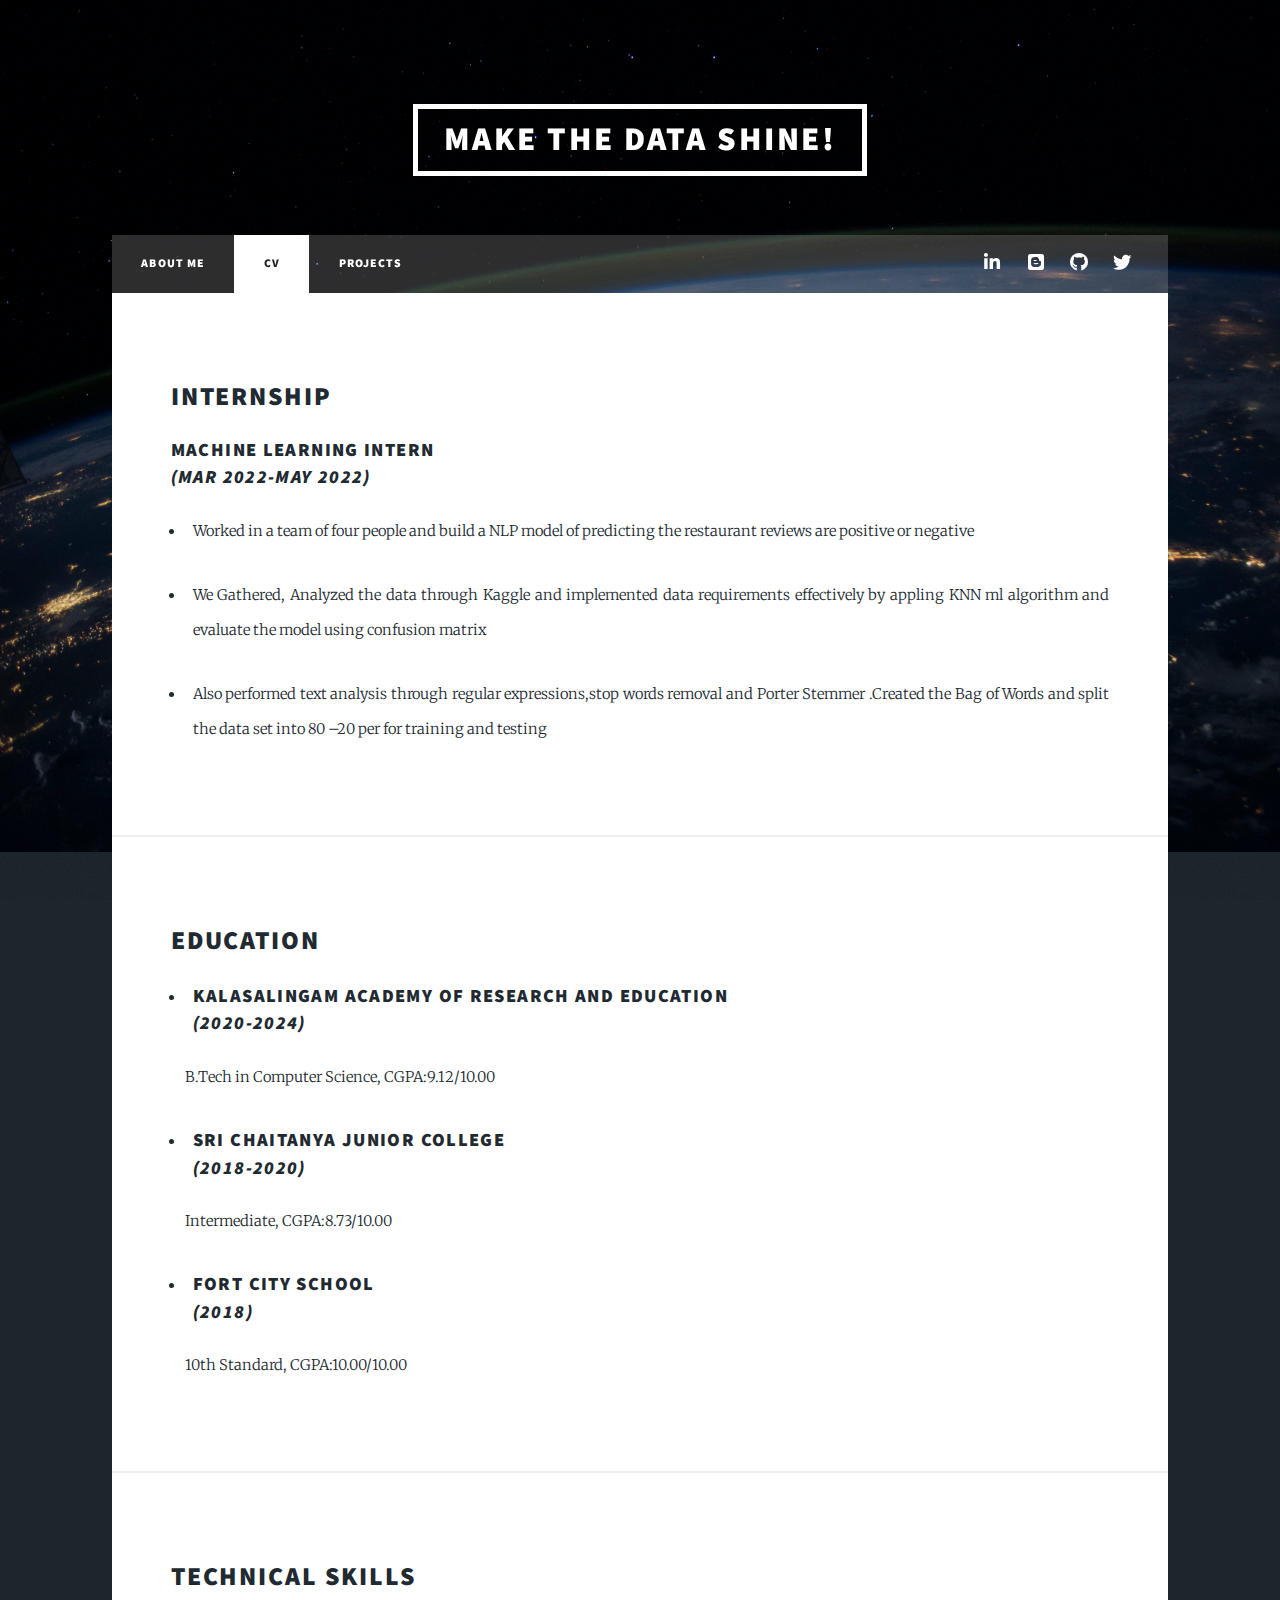
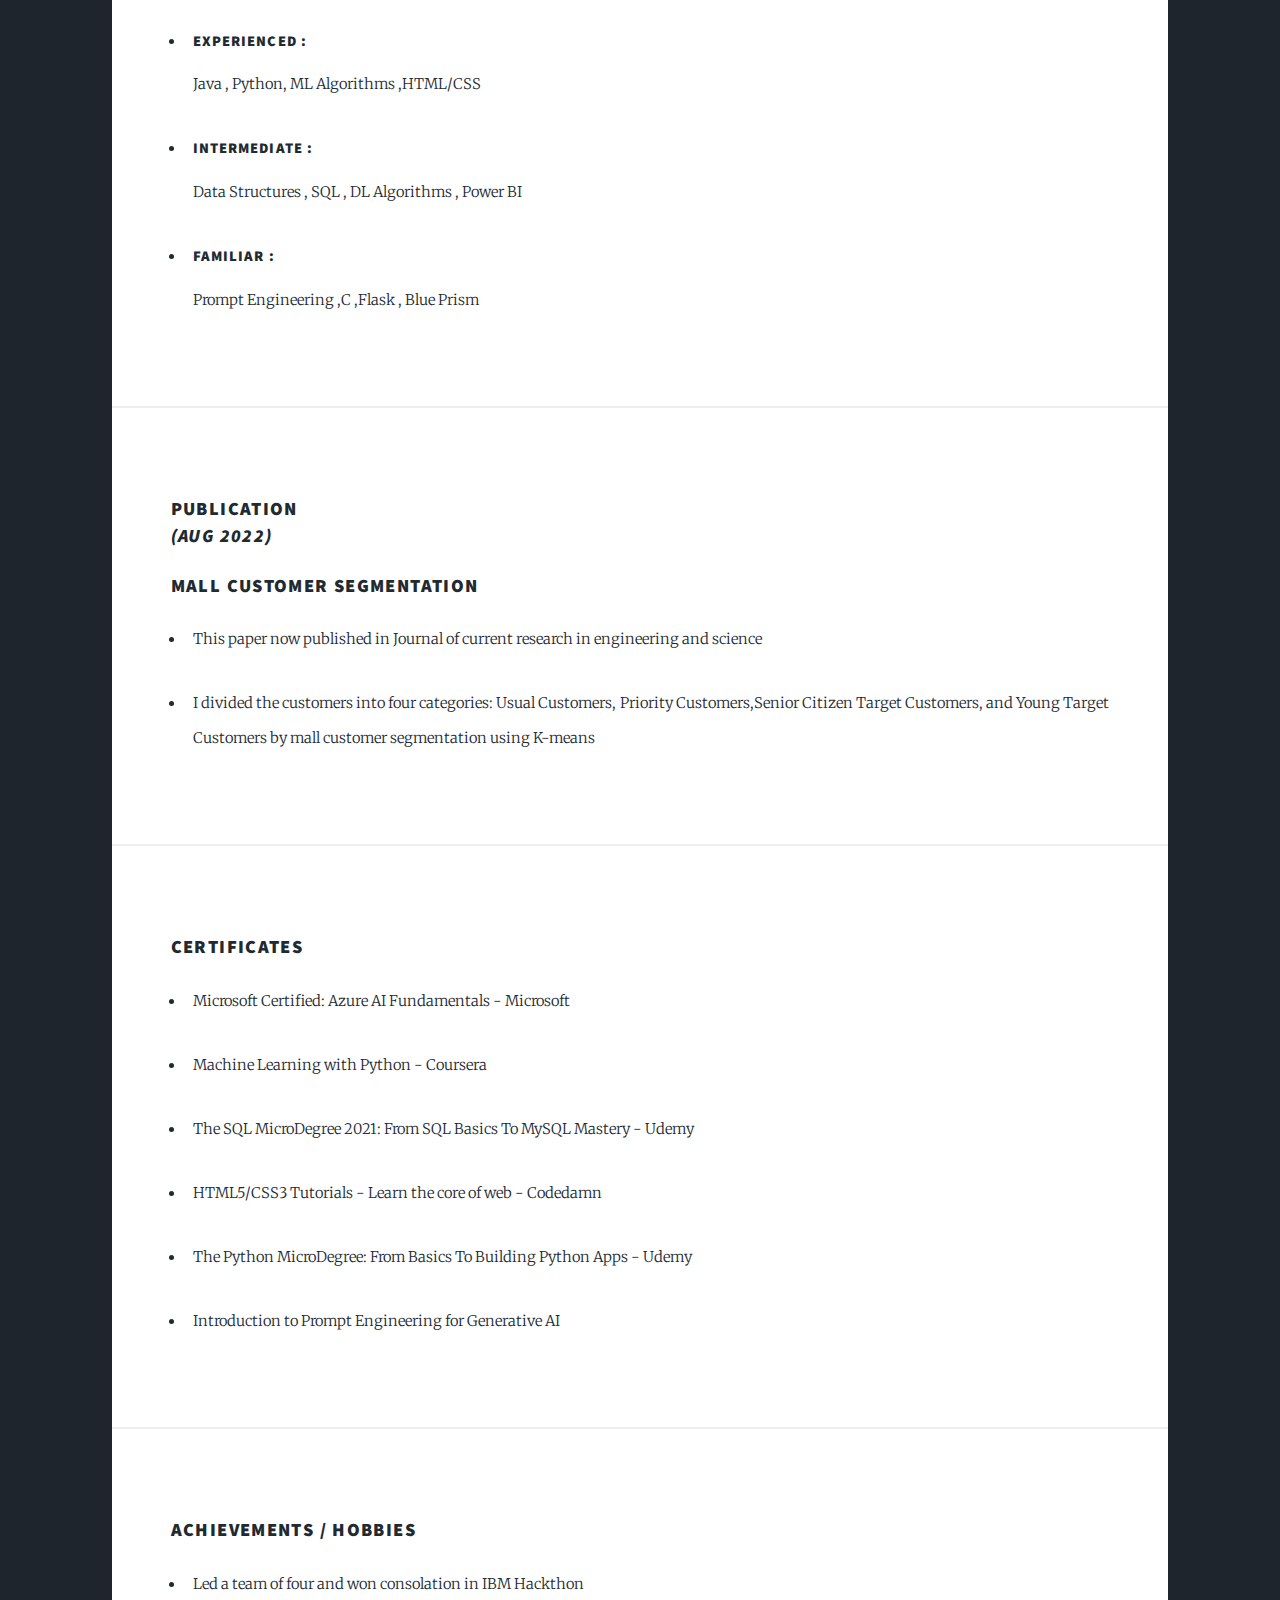
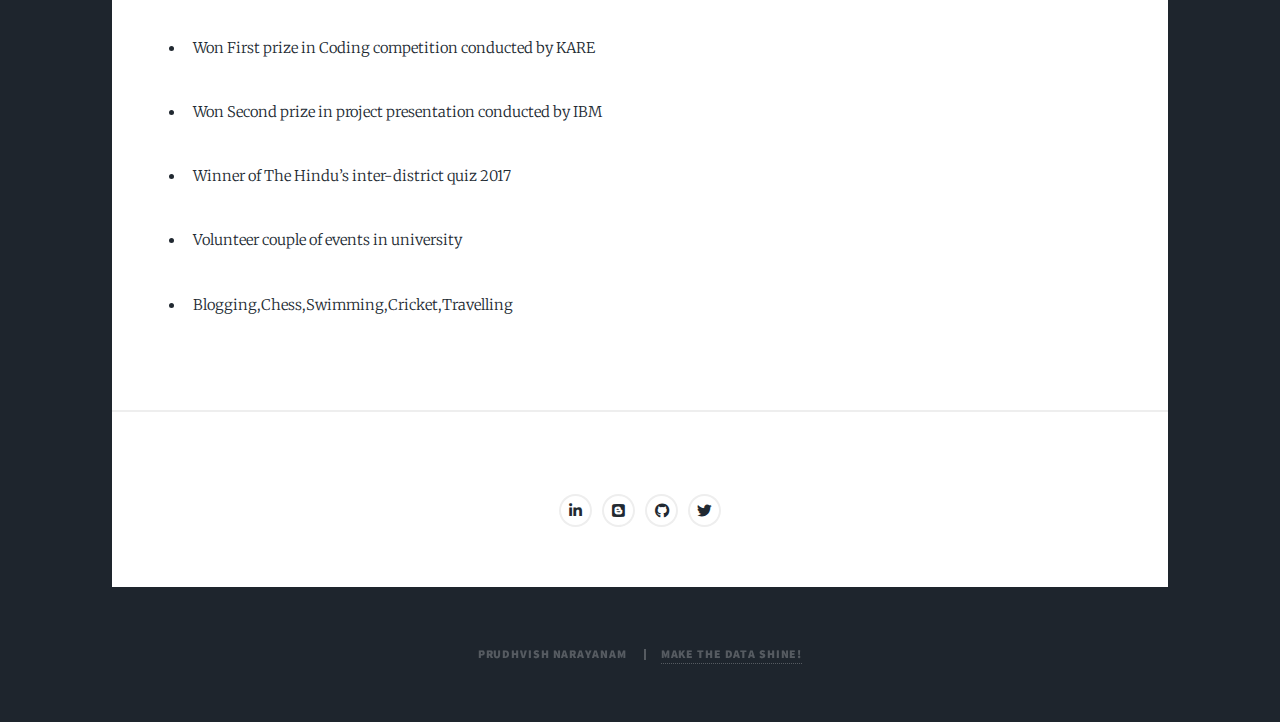
==== generic.html @ 8aa3e56d "Add files via upload" ====
<!DOCTYPE HTML>
<!--
	Massively by HTML5 UP
	html5up.net | @ajlkn
	Free for personal and commercial use under the CCA 3.0 license (html5up.net/license)
-->
<html>

<head>
	<title>Prudhvish Narayanam - CV</title>
	<meta charset="utf-8" />
	<meta name="viewport" content="width=device-width, initial-scale=1, user-scalable=no" />
	<link rel="stylesheet" href="assets/css/main.css" />
	<noscript>
		<link rel="stylesheet" href="assets/css/noscript.css" />
	</noscript>
</head>

<body class="is-preload">

	<!-- Wrapper -->
	<div id="wrapper">

		<!-- Header -->
		<header id="header">
			<a href="index.html" class="logo">Make the data shine!</a>
		</header>

		<!-- Nav -->
		<nav id="nav">
			<ul class="links">
				<li><a href="index.html">About Me</a></li>
				<li class="active"><a href="generic.html">CV</a></li>
				<li><a href="elements.html">Projects</a></li>
			</ul>
			<ul class="icons">
				<li><a href="https://www.linkedin.com/in/prudhvish11/" class="icon brands fa-linkedin-in"><span class="label">LinkedIn</span></a></li>
				<li><a href="https://reasonswhy77.blogspot.com/" class="icon brands fa-blogger"><span class="label">Medium</span></a></li>
				<li><a href="https://github.com/prudhvish11" class="icon brands fa-github"><span class="label">GitHub</span></a></li>
				<li><a href="https://twitter.com/prudhvish11" class="icon brands fa-twitter"><span class="label">Twitter</span></a></li>
			</ul>
		</nav>

		<!-- Main -->
		<div id="main">

			<!-- Post -->
			<section class="post">
				<div class="row">
					<div class="col-12 col-12-small">
						<h2>Internship</h2>

						<h3>Machine Learning Intern </br> <i>(Mar 2022-May 2022)</i></h3>
						<ul>
							<li>
								<p>Worked in a team of four people and build a NLP model of predicting the restaurant reviews are positive or negative</p>
							</li>
							<li>
								<p>We Gathered, Analyzed the data through Kaggle and implemented data requirements effectively by appling KNN ml algorithm and evaluate the model using confusion matrix</p>
							</li>
							<li>
								<p> Also performed text analysis through regular expressions,stop words removal and Porter Stemmer .Created the Bag of Words and split the data set into 80 –20 per for training and testing </p>
							</li>
						</ul>
			</section>
			<section class="post">
				<h2>Education</h2>
				<ul>

					<li>
						<h3>Kalasalingam Academy of Research and Education</br><i>(2020-2024)</i></h3>
					</li>
					<p>B.Tech in Computer Science, CGPA:9.12/10.00</p>

					<li>
						<h3>Sri Chaitanya Junior College</br><i>(2018-2020)</i></h3>
					</li>

					<p>Intermediate, CGPA:8.73/10.00</p>

					<li>
						<h3>Fort City School</br><i>(2018)</i></h3>
					</li>

					<p>10th Standard, CGPA:10.00/10.00</p>
				</ul>
			</section>

			</section>
			<section class="post">
				<h2>Technical Skills</h2>
				<ul>
					<li>
						<p><h4>Experienced : </h4> Java , Python, ML Algorithms ,HTML/CSS</p>
					</li>
					<li>
						<p><h4>Intermediate : </h4> Data Structures , SQL , DL Algorithms , Power BI </p>
					</li>
					<li>
						<p><h4>Familiar : </h4>Prompt Engineering ,C ,Flask , Blue Prism </p>
					</li>


				</ul>
			</section>

		</section>
		<section class="post">
			<h3>Publication</br> <i>(Aug 2022)</i></h3>
			<h3><a href="https://www.psvpec.in/jcres/2022_2/94.pdf">Mall Customer Segmentation</a></h3>
			<ul>
				<li>
					<p>This paper now published in Journal of current research in engineering and science</p>
				</li>
				<li>
					<p> I divided the customers into four categories: Usual Customers, Priority Customers,Senior Citizen Target Customers, and Young Target Customers by mall customer segmentation using K-means </p>
				</li>
			</ul>
		</section>


	</section>
	<section class="post">
		<h3>Certificates</h3>
		<ul>
			<li>
				<p>Microsoft Certified: Azure AI Fundamentals - Microsoft</p>
			</li>
			<li>
				<p>Machine Learning with Python - Coursera </p>
			</li>
			<li>
				<p>The SQL MicroDegree 2021: From SQL Basics To MySQL Mastery - Udemy </p>
			</li>
			<li>
				<p>HTML5/CSS3 Tutorials - Learn the core of web - Codedamn </p>
			</li>
			<li>
				<p>The Python MicroDegree: From Basics To Building Python Apps - Udemy </p>
			</li>
			<li>
				<p>Introduction to Prompt Engineering for Generative AI </p>
			</li>
		</ul>
	</section>

</section>
<section class="post">
	<h3>Achievements / Hobbies</h3>
	<ul>
		<li>
			<p>Led a team of four and won consolation in IBM Hackthon</p>
		</li>
		<li>
			<p>Won First prize in Coding competition conducted by KARE </p>
		</li>
		<li>
			<p>Won Second prize in project presentation conducted by IBM</p>
		</li>
		<li>
			<p>Winner of The Hindu’s inter-district quiz 2017 </p>
		</li>
		<li>
			<p>Volunteer couple of events in university </p>
		</li>
		<li>
			<p>Blogging,Chess,Swimming,Cricket,Travelling</p>
		</li>
	</ul>
</section>





			<!-- Footer -->
			<footer>
				<center>

					<section>
						<h3></h3>
						<ul class="icons alt">
							<li><a href="https://www.linkedin.com/in/prudhvish11/" class="icon brands fa-linkedin-in"><span class="label">LinkedIn</span></a></li>
							<li><a href="https://reasonswhy77.blogspot.com/" class="icon brands fa-blogger"><span class="label">Medium</span></a></li>
							<li><a href="https://github.com/prudhvish11" class="icon brands fa-github"><span class="label">GitHub</span></a></li>
							<li><a href="https://twitter.com/prudhvish11" class="icon brands fa-twitter"><span class="label">Twitter</span></a></li>
						</ul>

					</section>
				</center>
			</footer>

		</div>







		<!-- Copyright -->
		<div id="copyright">
			<ul>
				<li> Prudhvish Narayanam</li>
				<li> <a href="#">Make the data shine!</a></li>
			</ul>
		</div>


	</div>

	<!-- Scripts -->
	<script src="assets/js/jquery.min.js"></script>
	<script src="assets/js/jquery.scrollex.min.js"></script>
	<script src="assets/js/jquery.scrolly.min.js"></script>
	<script src="assets/js/browser.min.js"></script>
	<script src="assets/js/breakpoints.min.js"></script>
	<script src="assets/js/util.js"></script>
	<script src="assets/js/main.js"></script>

</body>

</html>
---- assets/css/main.css ----
@import url(fontawesome-all.min.css);
@import url("https://fonts.googleapis.com/css?family=Merriweather:300,700,300italic,700italic|Source+Sans+Pro:900");

/*
	Massively by HTML5 UP
	html5up.net | @ajlkn
	Free for personal and commercial use under the CCA 3.0 license (html5up.net/license)
*/

html, body, div, span, applet, object,
iframe, h1, h2, h3, h4, h5, h6, p, blockquote,
pre, a, abbr, acronym, address, big, cite,
code, del, dfn, em, img, ins, kbd, q, s, samp,
small, strike, strong, sub, sup, tt, var, b,
u, i, center, dl, dt, dd, ol, ul, li, fieldset,
form, label, legend, table, caption, tbody,
tfoot, thead, tr, th, td, article, aside,
canvas, details, embed, figure, figcaption,
footer, header, hgroup, menu, nav, output, ruby,
section, summary, time, mark, audio, video {
	margin: 0;
	padding: 0;
	border: 0;
	font-size: 100%;
	font: inherit;
	vertical-align: baseline;}

article, aside, details, figcaption, figure,
footer, header, hgroup, menu, nav, section {
	display: block;}

body {
	line-height: 1;
}

ol, ul {
	list-style: none;
}

blockquote, q {
	quotes: none;
}

	blockquote:before, blockquote:after, q:before, q:after {
		content: '';
		content: none;
	}

table {
	border-collapse: collapse;
	border-spacing: 0;
}

body {
	-webkit-text-size-adjust: none;
}

mark {
	background-color: transparent;
	color: inherit;
}

input::-moz-focus-inner {
	border: 0;
	padding: 0;
}

input, select, textarea {
	-moz-appearance: none;
	-webkit-appearance: none;
	-ms-appearance: none;
	appearance: none;
}

/* Basic */

	@-ms-viewport {
		width: device-width;
	}

	body {
		-ms-overflow-style: scrollbar;
	}

	@media screen and (max-width: 480px) {

		html, body {
			min-width: 320px;
		}

	}

	html {
		box-sizing: border-box;
	}

	*, *:before, *:after {
		box-sizing: inherit;
	}

	body {
		background-color: #1e252d;
	}

		body.is-preload *, body.is-preload *:before, body.is-preload *:after {
			-moz-animation: none !important;
			-webkit-animation: none !important;
			-ms-animation: none !important;
			animation: none !important;
			-moz-transition: none !important;
			-webkit-transition: none !important;
			-ms-transition: none !important;
			transition: none !important;
		}

/* Type */

	html {
		font-size: 16pt;
	}

		@media screen and (max-width: 1680px) {

			html {
				font-size: 12pt;
			}

		}

		@media screen and (max-width: 1280px) {

			html {
				font-size: 11pt;
			}

		}

		@media screen and (max-width: 360px) {

			html {
				font-size: 10pt;
			}

		}

	body {
		color: #212931;
	}

	body, input, select, textarea {
		font-family: "Merriweather", Georgia, serif;
		font-weight: 300;
		font-size: 1rem;
		line-height: 2.375;
	}

	a {
		-moz-transition: color 0.2s ease-in-out, background-color 0.2s ease-in-out, border-color 0.2s ease-in-out, box-shadow 0.2s ease-in-out;
		-webkit-transition: color 0.2s ease-in-out, background-color 0.2s ease-in-out, border-color 0.2s ease-in-out, box-shadow 0.2s ease-in-out;
		-ms-transition: color 0.2s ease-in-out, background-color 0.2s ease-in-out, border-color 0.2s ease-in-out, box-shadow 0.2s ease-in-out;
		transition: color 0.2s ease-in-out, background-color 0.2s ease-in-out, border-color 0.2s ease-in-out, box-shadow 0.2s ease-in-out;
		border-bottom: dotted 1px;
		text-decoration: none;
	}

		a:hover {
			border-bottom-color: transparent;
		}

	strong, b {
		font-weight: 600;
	}

	em, i {
		font-style: italic;
	}

	p {
		text-align: justify;
		margin: 0 0 2rem 0;
	}

	h1, h2, h3, h4, h5, h6 {
		font-family: "Source Sans Pro", Helvetica, sans-serif;
		font-weight: 900;
		line-height: 1.5;
		letter-spacing: 0.075em;
		text-transform: uppercase;
		margin: 0 0 1rem 0;
	}

		h1 a, h2 a, h3 a, h4 a, h5 a, h6 a {
			border-bottom: 0;
			color: inherit;
			text-decoration: none;
		}

	h1 {
		font-size: 4rem;
		line-height: 1.1;
		margin: 0 0 2rem 0;
	}

	h2 {
		font-size: 1.75rem;
		line-height: 1.3;
		margin: 0 0 1.5rem 0;
	}

	h3 {
		font-size: 1.25rem;
		margin: 0 0 1.5rem 0;
	}

	h4 {
		font-size: 1rem;
	}

	h5 {
		font-size: 0.9rem;
	}

	h6 {
		font-size: 0.8rem;
	}

	sub {
		font-size: 0.8rem;
		position: relative;
		top: 0.5rem;
	}

	sup {
		font-size: 0.8rem;
		position: relative;
		top: -0.5rem;
	}

	blockquote {
		border-left: solid 4px;
		font-style: italic;
		margin: 0 0 2rem 0;
		padding: 0.5rem 0 0.5rem 2rem;
	}

	code {
		border: solid 2px;
		font-family: "Courier New", monospace;
		font-size: 0.9rem;
		margin: 0 0.25rem;
		padding: 0.25rem 0.65rem;
	}

	pre {
		-webkit-overflow-scrolling: touch;
		font-family: "Courier New", monospace;
		font-size: 0.9rem;
		margin: 0 0 2rem 0;
	}

		pre code {
			display: block;
			line-height: 1.75;
			padding: 1rem 1.5rem;
			overflow-x: auto;
		}

	hr {
		border: 0;
		border-bottom: solid 2px;
		margin: 3rem 0;
	}

		hr.major {
			margin: 5rem 0;
		}

	.align-left {
		text-align: left;
	}

	.align-center {
		text-align: center;
	}

	.align-right {
		text-align: right;
	}

	input, select, textarea {
		color: #212931;
	}

	a {
		color: #212931;
		border-bottom-color: rgba(33, 41, 49, 0.5);
	}

		a:hover {
			border-bottom-color: transparent;
			color: #18bfef !important;
		}

	strong, b {
		color: #212931;
	}

	h1, h2, h3, h4, h5, h6 {
		color: #212931;
	}

	blockquote {
		border-left-color: #eeeeee;
	}

	code {
		background: rgba(220, 220, 220, 0.25);
		border-color: #eeeeee;
	}

	hr {
		border-bottom-color: #eeeeee;
	}

/* Row */

	.row {
		display: flex;
		flex-wrap: wrap;
		box-sizing: border-box;
		align-items: stretch;
	}

		.row > * {
			box-sizing: border-box;
		}

		.row.gtr-uniform > * > :last-child {
			margin-bottom: 0;
		}

		.row.aln-left {
			justify-content: flex-start;
		}

		.row.aln-center {
			justify-content: center;
		}

		.row.aln-right {
			justify-content: flex-end;
		}

		.row.aln-top {
			align-items: flex-start;
		}

		.row.aln-middle {
			align-items: center;
		}

		.row.aln-bottom {
			align-items: flex-end;
		}

		.row > .imp {
			order: -1;
		}

		.row > .col-1 {
			width: 8.33333%;
		}

		.row > .off-1 {
			margin-left: 8.33333%;
		}

		.row > .col-2 {
			width: 16.66667%;
		}

		.row > .off-2 {
			margin-left: 16.66667%;
		}

		.row > .col-3 {
			width: 25%;
		}

		.row > .off-3 {
			margin-left: 25%;
		}

		.row > .col-4 {
			width: 33.33333%;
		}

		.row > .off-4 {
			margin-left: 33.33333%;
		}

		.row > .col-5 {
			width: 41.66667%;
		}

		.row > .off-5 {
			margin-left: 41.66667%;
		}

		.row > .col-6 {
			width: 50%;
		}

		.row > .off-6 {
			margin-left: 50%;
		}

		.row > .col-7 {
			width: 58.33333%;
		}

		.row > .off-7 {
			margin-left: 58.33333%;
		}

		.row > .col-8 {
			width: 66.66667%;
		}

		.row > .off-8 {
			margin-left: 66.66667%;
		}

		.row > .col-9 {
			width: 75%;
		}

		.row > .off-9 {
			margin-left: 75%;
		}

		.row > .col-10 {
			width: 83.33333%;
		}

		.row > .off-10 {
			margin-left: 83.33333%;
		}

		.row > .col-11 {
			width: 91.66667%;
		}

		.row > .off-11 {
			margin-left: 91.66667%;
		}

		.row > .col-12 {
			width: 100%;
		}

		.row > .off-12 {
			margin-left: 100%;
		}

		.row.gtr-0 {
			margin-top: 0;
			margin-left: 0rem;
		}

			.row.gtr-0 > * {
				padding: 0 0 0 0rem;
			}

			.row.gtr-0.gtr-uniform {
				margin-top: 0rem;
			}

				.row.gtr-0.gtr-uniform > * {
					padding-top: 0rem;
				}

		.row.gtr-25 {
			margin-top: 0;
			margin-left: -0.375rem;
		}

			.row.gtr-25 > * {
				padding: 0 0 0 0.375rem;
			}

			.row.gtr-25.gtr-uniform {
				margin-top: -0.375rem;
			}

				.row.gtr-25.gtr-uniform > * {
					padding-top: 0.375rem;
				}

		.row.gtr-50 {
			margin-top: 0;
			margin-left: -0.75rem;
		}

			.row.gtr-50 > * {
				padding: 0 0 0 0.75rem;
			}

			.row.gtr-50.gtr-uniform {
				margin-top: -0.75rem;
			}

				.row.gtr-50.gtr-uniform > * {
					padding-top: 0.75rem;
				}

		.row {
			margin-top: 0;
			margin-left: -1.5rem;
		}

			.row > * {
				padding: 0 0 0 1.5rem;
			}

			.row.gtr-uniform {
				margin-top: -1.5rem;
			}

				.row.gtr-uniform > * {
					padding-top: 1.5rem;
				}

		.row.gtr-150 {
			margin-top: 0;
			margin-left: -2.25rem;
		}

			.row.gtr-150 > * {
				padding: 0 0 0 2.25rem;
			}

			.row.gtr-150.gtr-uniform {
				margin-top: -2.25rem;
			}

				.row.gtr-150.gtr-uniform > * {
					padding-top: 2.25rem;
				}

		.row.gtr-200 {
			margin-top: 0;
			margin-left: -3rem;
		}

			.row.gtr-200 > * {
				padding: 0 0 0 3rem;
			}

			.row.gtr-200.gtr-uniform {
				margin-top: -3rem;
			}

				.row.gtr-200.gtr-uniform > * {
					padding-top: 3rem;
				}

		@media screen and (max-width: 1680px) {

			.row {
				display: flex;
				flex-wrap: wrap;
				box-sizing: border-box;
				align-items: stretch;
			}

				.row > * {
					box-sizing: border-box;
				}

				.row.gtr-uniform > * > :last-child {
					margin-bottom: 0;
				}

				.row.aln-left {
					justify-content: flex-start;
				}

				.row.aln-center {
					justify-content: center;
				}

				.row.aln-right {
					justify-content: flex-end;
				}

				.row.aln-top {
					align-items: flex-start;
				}

				.row.aln-middle {
					align-items: center;
				}

				.row.aln-bottom {
					align-items: flex-end;
				}

				.row > .imp-xlarge {
					order: -1;
				}

				.row > .col-1-xlarge {
					width: 8.33333%;
				}

				.row > .off-1-xlarge {
					margin-left: 8.33333%;
				}

				.row > .col-2-xlarge {
					width: 16.66667%;
				}

				.row > .off-2-xlarge {
					margin-left: 16.66667%;
				}

				.row > .col-3-xlarge {
					width: 25%;
				}

				.row > .off-3-xlarge {
					margin-left: 25%;
				}

				.row > .col-4-xlarge {
					width: 33.33333%;
				}

				.row > .off-4-xlarge {
					margin-left: 33.33333%;
				}

				.row > .col-5-xlarge {
					width: 41.66667%;
				}

				.row > .off-5-xlarge {
					margin-left: 41.66667%;
				}

				.row > .col-6-xlarge {
					width: 50%;
				}

				.row > .off-6-xlarge {
					margin-left: 50%;
				}

				.row > .col-7-xlarge {
					width: 58.33333%;
				}

				.row > .off-7-xlarge {
					margin-left: 58.33333%;
				}

				.row > .col-8-xlarge {
					width: 66.66667%;
				}

				.row > .off-8-xlarge {
					margin-left: 66.66667%;
				}

				.row > .col-9-xlarge {
					width: 75%;
				}

				.row > .off-9-xlarge {
					margin-left: 75%;
				}

				.row > .col-10-xlarge {
					width: 83.33333%;
				}

				.row > .off-10-xlarge {
					margin-left: 83.33333%;
				}

				.row > .col-11-xlarge {
					width: 91.66667%;
				}

				.row > .off-11-xlarge {
					margin-left: 91.66667%;
				}

				.row > .col-12-xlarge {
					width: 100%;
				}

				.row > .off-12-xlarge {
					margin-left: 100%;
				}

				.row.gtr-0 {
					margin-top: 0;
					margin-left: 0rem;
				}

					.row.gtr-0 > * {
						padding: 0 0 0 0rem;
					}

					.row.gtr-0.gtr-uniform {
						margin-top: 0rem;
					}

						.row.gtr-0.gtr-uniform > * {
							padding-top: 0rem;
						}

				.row.gtr-25 {
					margin-top: 0;
					margin-left: -0.375rem;
				}

					.row.gtr-25 > * {
						padding: 0 0 0 0.375rem;
					}

					.row.gtr-25.gtr-uniform {
						margin-top: -0.375rem;
					}

						.row.gtr-25.gtr-uniform > * {
							padding-top: 0.375rem;
						}

				.row.gtr-50 {
					margin-top: 0;
					margin-left: -0.75rem;
				}

					.row.gtr-50 > * {
						padding: 0 0 0 0.75rem;
					}

					.row.gtr-50.gtr-uniform {
						margin-top: -0.75rem;
					}

						.row.gtr-50.gtr-uniform > * {
							padding-top: 0.75rem;
						}

				.row {
					margin-top: 0;
					margin-left: -1.5rem;
				}

					.row > * {
						padding: 0 0 0 1.5rem;
					}

					.row.gtr-uniform {
						margin-top: -1.5rem;
					}

						.row.gtr-uniform > * {
							padding-top: 1.5rem;
						}

				.row.gtr-150 {
					margin-top: 0;
					margin-left: -2.25rem;
				}

					.row.gtr-150 > * {
						padding: 0 0 0 2.25rem;
					}

					.row.gtr-150.gtr-uniform {
						margin-top: -2.25rem;
					}

						.row.gtr-150.gtr-uniform > * {
							padding-top: 2.25rem;
						}

				.row.gtr-200 {
					margin-top: 0;
					margin-left: -3rem;
				}

					.row.gtr-200 > * {
						padding: 0 0 0 3rem;
					}

					.row.gtr-200.gtr-uniform {
						margin-top: -3rem;
					}

						.row.gtr-200.gtr-uniform > * {
							padding-top: 3rem;
						}

		}

		@media screen and (max-width: 1280px) {

			.row {
				display: flex;
				flex-wrap: wrap;
				box-sizing: border-box;
				align-items: stretch;
			}

				.row > * {
					box-sizing: border-box;
				}

				.row.gtr-uniform > * > :last-child {
					margin-bottom: 0;
				}

				.row.aln-left {
					justify-content: flex-start;
				}

				.row.aln-center {
					justify-content: center;
				}

				.row.aln-right {
					justify-content: flex-end;
				}

				.row.aln-top {
					align-items: flex-start;
				}

				.row.aln-middle {
					align-items: center;
				}

				.row.aln-bottom {
					align-items: flex-end;
				}

				.row > .imp-large {
					order: -1;
				}

				.row > .col-1-large {
					width: 8.33333%;
				}

				.row > .off-1-large {
					margin-left: 8.33333%;
				}

				.row > .col-2-large {
					width: 16.66667%;
				}

				.row > .off-2-large {
					margin-left: 16.66667%;
				}

				.row > .col-3-large {
					width: 25%;
				}

				.row > .off-3-large {
					margin-left: 25%;
				}

				.row > .col-4-large {
					width: 33.33333%;
				}

				.row > .off-4-large {
					margin-left: 33.33333%;
				}

				.row > .col-5-large {
					width: 41.66667%;
				}

				.row > .off-5-large {
					margin-left: 41.66667%;
				}

				.row > .col-6-large {
					width: 50%;
				}

				.row > .off-6-large {
					margin-left: 50%;
				}

				.row > .col-7-large {
					width: 58.33333%;
				}

				.row > .off-7-large {
					margin-left: 58.33333%;
				}

				.row > .col-8-large {
					width: 66.66667%;
				}

				.row > .off-8-large {
					margin-left: 66.66667%;
				}

				.row > .col-9-large {
					width: 75%;
				}

				.row > .off-9-large {
					margin-left: 75%;
				}

				.row > .col-10-large {
					width: 83.33333%;
				}

				.row > .off-10-large {
					margin-left: 83.33333%;
				}

				.row > .col-11-large {
					width: 91.66667%;
				}

				.row > .off-11-large {
					margin-left: 91.66667%;
				}

				.row > .col-12-large {
					width: 100%;
				}

				.row > .off-12-large {
					margin-left: 100%;
				}

				.row.gtr-0 {
					margin-top: 0;
					margin-left: 0rem;
				}

					.row.gtr-0 > * {
						padding: 0 0 0 0rem;
					}

					.row.gtr-0.gtr-uniform {
						margin-top: 0rem;
					}

						.row.gtr-0.gtr-uniform > * {
							padding-top: 0rem;
						}

				.row.gtr-25 {
					margin-top: 0;
					margin-left: -0.375rem;
				}

					.row.gtr-25 > * {
						padding: 0 0 0 0.375rem;
					}

					.row.gtr-25.gtr-uniform {
						margin-top: -0.375rem;
					}

						.row.gtr-25.gtr-uniform > * {
							padding-top: 0.375rem;
						}

				.row.gtr-50 {
					margin-top: 0;
					margin-left: -0.75rem;
				}

					.row.gtr-50 > * {
						padding: 0 0 0 0.75rem;
					}

					.row.gtr-50.gtr-uniform {
						margin-top: -0.75rem;
					}

						.row.gtr-50.gtr-uniform > * {
							padding-top: 0.75rem;
						}

				.row {
					margin-top: 0;
					margin-left: -1.5rem;
				}

					.row > * {
						padding: 0 0 0 1.5rem;
					}

					.row.gtr-uniform {
						margin-top: -1.5rem;
					}

						.row.gtr-uniform > * {
							padding-top: 1.5rem;
						}

				.row.gtr-150 {
					margin-top: 0;
					margin-left: -2.25rem;
				}

					.row.gtr-150 > * {
						padding: 0 0 0 2.25rem;
					}

					.row.gtr-150.gtr-uniform {
						margin-top: -2.25rem;
					}

						.row.gtr-150.gtr-uniform > * {
							padding-top: 2.25rem;
						}

				.row.gtr-200 {
					margin-top: 0;
					margin-left: -3rem;
				}

					.row.gtr-200 > * {
						padding: 0 0 0 3rem;
					}

					.row.gtr-200.gtr-uniform {
						margin-top: -3rem;
					}

						.row.gtr-200.gtr-uniform > * {
							padding-top: 3rem;
						}

		}

		@media screen and (max-width: 980px) {

			.row {
				display: flex;
				flex-wrap: wrap;
				box-sizing: border-box;
				align-items: stretch;
			}

				.row > * {
					box-sizing: border-box;
				}

				.row.gtr-uniform > * > :last-child {
					margin-bottom: 0;
				}

				.row.aln-left {
					justify-content: flex-start;
				}

				.row.aln-center {
					justify-content: center;
				}

				.row.aln-right {
					justify-content: flex-end;
				}

				.row.aln-top {
					align-items: flex-start;
				}

				.row.aln-middle {
					align-items: center;
				}

				.row.aln-bottom {
					align-items: flex-end;
				}

				.row > .imp-medium {
					order: -1;
				}

				.row > .col-1-medium {
					width: 8.33333%;
				}

				.row > .off-1-medium {
					margin-left: 8.33333%;
				}

				.row > .col-2-medium {
					width: 16.66667%;
				}

				.row > .off-2-medium {
					margin-left: 16.66667%;
				}

				.row > .col-3-medium {
					width: 25%;
				}

				.row > .off-3-medium {
					margin-left: 25%;
				}

				.row > .col-4-medium {
					width: 33.33333%;
				}

				.row > .off-4-medium {
					margin-left: 33.33333%;
				}

				.row > .col-5-medium {
					width: 41.66667%;
				}

				.row > .off-5-medium {
					margin-left: 41.66667%;
				}

				.row > .col-6-medium {
					width: 50%;
				}

				.row > .off-6-medium {
					margin-left: 50%;
				}

				.row > .col-7-medium {
					width: 58.33333%;
				}

				.row > .off-7-medium {
					margin-left: 58.33333%;
				}

				.row > .col-8-medium {
					width: 66.66667%;
				}

				.row > .off-8-medium {
					margin-left: 66.66667%;
				}

				.row > .col-9-medium {
					width: 75%;
				}

				.row > .off-9-medium {
					margin-left: 75%;
				}

				.row > .col-10-medium {
					width: 83.33333%;
				}

				.row > .off-10-medium {
					margin-left: 83.33333%;
				}

				.row > .col-11-medium {
					width: 91.66667%;
				}

				.row > .off-11-medium {
					margin-left: 91.66667%;
				}

				.row > .col-12-medium {
					width: 100%;
				}

				.row > .off-12-medium {
					margin-left: 100%;
				}

				.row.gtr-0 {
					margin-top: 0;
					margin-left: 0rem;
				}

					.row.gtr-0 > * {
						padding: 0 0 0 0rem;
					}

					.row.gtr-0.gtr-uniform {
						margin-top: 0rem;
					}

						.row.gtr-0.gtr-uniform > * {
							padding-top: 0rem;
						}

				.row.gtr-25 {
					margin-top: 0;
					margin-left: -0.375rem;
				}

					.row.gtr-25 > * {
						padding: 0 0 0 0.375rem;
					}

					.row.gtr-25.gtr-uniform {
						margin-top: -0.375rem;
					}

						.row.gtr-25.gtr-uniform > * {
							padding-top: 0.375rem;
						}

				.row.gtr-50 {
					margin-top: 0;
					margin-left: -0.75rem;
				}

					.row.gtr-50 > * {
						padding: 0 0 0 0.75rem;
					}

					.row.gtr-50.gtr-uniform {
						margin-top: -0.75rem;
					}

						.row.gtr-50.gtr-uniform > * {
							padding-top: 0.75rem;
						}

				.row {
					margin-top: 0;
					margin-left: -1.5rem;
				}

					.row > * {
						padding: 0 0 0 1.5rem;
					}

					.row.gtr-uniform {
						margin-top: -1.5rem;
					}

						.row.gtr-uniform > * {
							padding-top: 1.5rem;
						}

				.row.gtr-150 {
					margin-top: 0;
					margin-left: -2.25rem;
				}

					.row.gtr-150 > * {
						padding: 0 0 0 2.25rem;
					}

					.row.gtr-150.gtr-uniform {
						margin-top: -2.25rem;
					}

						.row.gtr-150.gtr-uniform > * {
							padding-top: 2.25rem;
						}

				.row.gtr-200 {
					margin-top: 0;
					margin-left: -3rem;
				}

					.row.gtr-200 > * {
						padding: 0 0 0 3rem;
					}

					.row.gtr-200.gtr-uniform {
						margin-top: -3rem;
					}

						.row.gtr-200.gtr-uniform > * {
							padding-top: 3rem;
						}

		}

		@media screen and (max-width: 736px) {

			.row {
				display: flex;
				flex-wrap: wrap;
				box-sizing: border-box;
				align-items: stretch;
			}

				.row > * {
					box-sizing: border-box;
				}

				.row.gtr-uniform > * > :last-child {
					margin-bottom: 0;
				}

				.row.aln-left {
					justify-content: flex-start;
				}

				.row.aln-center {
					justify-content: center;
				}

				.row.aln-right {
					justify-content: flex-end;
				}

				.row.aln-top {
					align-items: flex-start;
				}

				.row.aln-middle {
					align-items: center;
				}

				.row.aln-bottom {
					align-items: flex-end;
				}

				.row > .imp-small {
					order: -1;
				}

				.row > .col-1-small {
					width: 8.33333%;
				}

				.row > .off-1-small {
					margin-left: 8.33333%;
				}

				.row > .col-2-small {
					width: 16.66667%;
				}

				.row > .off-2-small {
					margin-left: 16.66667%;
				}

				.row > .col-3-small {
					width: 25%;
				}

				.row > .off-3-small {
					margin-left: 25%;
				}

				.row > .col-4-small {
					width: 33.33333%;
				}

				.row > .off-4-small {
					margin-left: 33.33333%;
				}

				.row > .col-5-small {
					width: 41.66667%;
				}

				.row > .off-5-small {
					margin-left: 41.66667%;
				}

				.row > .col-6-small {
					width: 50%;
				}

				.row > .off-6-small {
					margin-left: 50%;
				}

				.row > .col-7-small {
					width: 58.33333%;
				}

				.row > .off-7-small {
					margin-left: 58.33333%;
				}

				.row > .col-8-small {
					width: 66.66667%;
				}

				.row > .off-8-small {
					margin-left: 66.66667%;
				}

				.row > .col-9-small {
					width: 75%;
				}

				.row > .off-9-small {
					margin-left: 75%;
				}

				.row > .col-10-small {
					width: 83.33333%;
				}

				.row > .off-10-small {
					margin-left: 83.33333%;
				}

				.row > .col-11-small {
					width: 91.66667%;
				}

				.row > .off-11-small {
					margin-left: 91.66667%;
				}

				.row > .col-12-small {
					width: 100%;
				}

				.row > .off-12-small {
					margin-left: 100%;
				}

				.row.gtr-0 {
					margin-top: 0;
					margin-left: 0rem;
				}

					.row.gtr-0 > * {
						padding: 0 0 0 0rem;
					}

					.row.gtr-0.gtr-uniform {
						margin-top: 0rem;
					}

						.row.gtr-0.gtr-uniform > * {
							padding-top: 0rem;
						}

				.row.gtr-25 {
					margin-top: 0;
					margin-left: -0.375rem;
				}

					.row.gtr-25 > * {
						padding: 0 0 0 0.375rem;
					}

					.row.gtr-25.gtr-uniform {
						margin-top: -0.375rem;
					}

						.row.gtr-25.gtr-uniform > * {
							padding-top: 0.375rem;
						}

				.row.gtr-50 {
					margin-top: 0;
					margin-left: -0.75rem;
				}

					.row.gtr-50 > * {
						padding: 0 0 0 0.75rem;
					}

					.row.gtr-50.gtr-uniform {
						margin-top: -0.75rem;
					}

						.row.gtr-50.gtr-uniform > * {
							padding-top: 0.75rem;
						}

				.row {
					margin-top: 0;
					margin-left: -1.5rem;
				}

					.row > * {
						padding: 0 0 0 1.5rem;
					}

					.row.gtr-uniform {
						margin-top: -1.5rem;
					}

						.row.gtr-uniform > * {
							padding-top: 1.5rem;
						}

				.row.gtr-150 {
					margin-top: 0;
					margin-left: -2.25rem;
				}

					.row.gtr-150 > * {
						padding: 0 0 0 2.25rem;
					}

					.row.gtr-150.gtr-uniform {
						margin-top: -2.25rem;
					}

						.row.gtr-150.gtr-uniform > * {
							padding-top: 2.25rem;
						}

				.row.gtr-200 {
					margin-top: 0;
					margin-left: -3rem;
				}

					.row.gtr-200 > * {
						padding: 0 0 0 3rem;
					}

					.row.gtr-200.gtr-uniform {
						margin-top: -3rem;
					}

						.row.gtr-200.gtr-uniform > * {
							padding-top: 3rem;
						}

		}

		@media screen and (max-width: 480px) {

			.row {
				display: flex;
				flex-wrap: wrap;
				box-sizing: border-box;
				align-items: stretch;
			}

				.row > * {
					box-sizing: border-box;
				}

				.row.gtr-uniform > * > :last-child {
					margin-bottom: 0;
				}

				.row.aln-left {
					justify-content: flex-start;
				}

				.row.aln-center {
					justify-content: center;
				}

				.row.aln-right {
					justify-content: flex-end;
				}

				.row.aln-top {
					align-items: flex-start;
				}

				.row.aln-middle {
					align-items: center;
				}

				.row.aln-bottom {
					align-items: flex-end;
				}

				.row > .imp-xsmall {
					order: -1;
				}

				.row > .col-1-xsmall {
					width: 8.33333%;
				}

				.row > .off-1-xsmall {
					margin-left: 8.33333%;
				}

				.row > .col-2-xsmall {
					width: 16.66667%;
				}

				.row > .off-2-xsmall {
					margin-left: 16.66667%;
				}

				.row > .col-3-xsmall {
					width: 25%;
				}

				.row > .off-3-xsmall {
					margin-left: 25%;
				}

				.row > .col-4-xsmall {
					width: 33.33333%;
				}

				.row > .off-4-xsmall {
					margin-left: 33.33333%;
				}

				.row > .col-5-xsmall {
					width: 41.66667%;
				}

				.row > .off-5-xsmall {
					margin-left: 41.66667%;
				}

				.row > .col-6-xsmall {
					width: 50%;
				}

				.row > .off-6-xsmall {
					margin-left: 50%;
				}

				.row > .col-7-xsmall {
					width: 58.33333%;
				}

				.row > .off-7-xsmall {
					margin-left: 58.33333%;
				}

				.row > .col-8-xsmall {
					width: 66.66667%;
				}

				.row > .off-8-xsmall {
					margin-left: 66.66667%;
				}

				.row > .col-9-xsmall {
					width: 75%;
				}

				.row > .off-9-xsmall {
					margin-left: 75%;
				}

				.row > .col-10-xsmall {
					width: 83.33333%;
				}

				.row > .off-10-xsmall {
					margin-left: 83.33333%;
				}

				.row > .col-11-xsmall {
					width: 91.66667%;
				}

				.row > .off-11-xsmall {
					margin-left: 91.66667%;
				}

				.row > .col-12-xsmall {
					width: 100%;
				}

				.row > .off-12-xsmall {
					margin-left: 100%;
				}

				.row.gtr-0 {
					margin-top: 0;
					margin-left: 0rem;
				}

					.row.gtr-0 > * {
						padding: 0 0 0 0rem;
					}

					.row.gtr-0.gtr-uniform {
						margin-top: 0rem;
					}

						.row.gtr-0.gtr-uniform > * {
							padding-top: 0rem;
						}

				.row.gtr-25 {
					margin-top: 0;
					margin-left: -0.375rem;
				}

					.row.gtr-25 > * {
						padding: 0 0 0 0.375rem;
					}

					.row.gtr-25.gtr-uniform {
						margin-top: -0.375rem;
					}

						.row.gtr-25.gtr-uniform > * {
							padding-top: 0.375rem;
						}

				.row.gtr-50 {
					margin-top: 0;
					margin-left: -0.75rem;
				}

					.row.gtr-50 > * {
						padding: 0 0 0 0.75rem;
					}

					.row.gtr-50.gtr-uniform {
						margin-top: -0.75rem;
					}

						.row.gtr-50.gtr-uniform > * {
							padding-top: 0.75rem;
						}

				.row {
					margin-top: 0;
					margin-left: -1.5rem;
				}

					.row > * {
						padding: 0 0 0 1.5rem;
					}

					.row.gtr-uniform {
						margin-top: -1.5rem;
					}

						.row.gtr-uniform > * {
							padding-top: 1.5rem;
						}

				.row.gtr-150 {
					margin-top: 0;
					margin-left: -2.25rem;
				}

					.row.gtr-150 > * {
						padding: 0 0 0 2.25rem;
					}

					.row.gtr-150.gtr-uniform {
						margin-top: -2.25rem;
					}

						.row.gtr-150.gtr-uniform > * {
							padding-top: 2.25rem;
						}

				.row.gtr-200 {
					margin-top: 0;
					margin-left: -3rem;
				}

					.row.gtr-200 > * {
						padding: 0 0 0 3rem;
					}

					.row.gtr-200.gtr-uniform {
						margin-top: -3rem;
					}

						.row.gtr-200.gtr-uniform > * {
							padding-top: 3rem;
						}

		}

		@media screen and (max-width: 360px) {

			.row {
				display: flex;
				flex-wrap: wrap;
				box-sizing: border-box;
				align-items: stretch;
			}

				.row > * {
					box-sizing: border-box;
				}

				.row.gtr-uniform > * > :last-child {
					margin-bottom: 0;
				}

				.row.aln-left {
					justify-content: flex-start;
				}

				.row.aln-center {
					justify-content: center;
				}

				.row.aln-right {
					justify-content: flex-end;
				}

				.row.aln-top {
					align-items: flex-start;
				}

				.row.aln-middle {
					align-items: center;
				}

				.row.aln-bottom {
					align-items: flex-end;
				}

				.row > .imp-xxsmall {
					order: -1;
				}

				.row > .col-1-xxsmall {
					width: 8.33333%;
				}

				.row > .off-1-xxsmall {
					margin-left: 8.33333%;
				}

				.row > .col-2-xxsmall {
					width: 16.66667%;
				}

				.row > .off-2-xxsmall {
					margin-left: 16.66667%;
				}

				.row > .col-3-xxsmall {
					width: 25%;
				}

				.row > .off-3-xxsmall {
					margin-left: 25%;
				}

				.row > .col-4-xxsmall {
					width: 33.33333%;
				}

				.row > .off-4-xxsmall {
					margin-left: 33.33333%;
				}

				.row > .col-5-xxsmall {
					width: 41.66667%;
				}

				.row > .off-5-xxsmall {
					margin-left: 41.66667%;
				}

				.row > .col-6-xxsmall {
					width: 50%;
				}

				.row > .off-6-xxsmall {
					margin-left: 50%;
				}

				.row > .col-7-xxsmall {
					width: 58.33333%;
				}

				.row > .off-7-xxsmall {
					margin-left: 58.33333%;
				}

				.row > .col-8-xxsmall {
					width: 66.66667%;
				}

				.row > .off-8-xxsmall {
					margin-left: 66.66667%;
				}

				.row > .col-9-xxsmall {
					width: 75%;
				}

				.row > .off-9-xxsmall {
					margin-left: 75%;
				}

				.row > .col-10-xxsmall {
					width: 83.33333%;
				}

				.row > .off-10-xxsmall {
					margin-left: 83.33333%;
				}

				.row > .col-11-xxsmall {
					width: 91.66667%;
				}

				.row > .off-11-xxsmall {
					margin-left: 91.66667%;
				}

				.row > .col-12-xxsmall {
					width: 100%;
				}

				.row > .off-12-xxsmall {
					margin-left: 100%;
				}

				.row.gtr-0 {
					margin-top: 0;
					margin-left: 0rem;
				}

					.row.gtr-0 > * {
						padding: 0 0 0 0rem;
					}

					.row.gtr-0.gtr-uniform {
						margin-top: 0rem;
					}

						.row.gtr-0.gtr-uniform > * {
							padding-top: 0rem;
						}

				.row.gtr-25 {
					margin-top: 0;
					margin-left: -0.375rem;
				}

					.row.gtr-25 > * {
						padding: 0 0 0 0.375rem;
					}

					.row.gtr-25.gtr-uniform {
						margin-top: -0.375rem;
					}

						.row.gtr-25.gtr-uniform > * {
							padding-top: 0.375rem;
						}

				.row.gtr-50 {
					margin-top: 0;
					margin-left: -0.75rem;
				}

					.row.gtr-50 > * {
						padding: 0 0 0 0.75rem;
					}

					.row.gtr-50.gtr-uniform {
						margin-top: -0.75rem;
					}

						.row.gtr-50.gtr-uniform > * {
							padding-top: 0.75rem;
						}

				.row {
					margin-top: 0;
					margin-left: -1.5rem;
				}

					.row > * {
						padding: 0 0 0 1.5rem;
					}

					.row.gtr-uniform {
						margin-top: -1.5rem;
					}

						.row.gtr-uniform > * {
							padding-top: 1.5rem;
						}

				.row.gtr-150 {
					margin-top: 0;
					margin-left: -2.25rem;
				}

					.row.gtr-150 > * {
						padding: 0 0 0 2.25rem;
					}

					.row.gtr-150.gtr-uniform {
						margin-top: -2.25rem;
					}

						.row.gtr-150.gtr-uniform > * {
							padding-top: 2.25rem;
						}

				.row.gtr-200 {
					margin-top: 0;
					margin-left: -3rem;
				}

					.row.gtr-200 > * {
						padding: 0 0 0 3rem;
					}

					.row.gtr-200.gtr-uniform {
						margin-top: -3rem;
					}

						.row.gtr-200.gtr-uniform > * {
							padding-top: 3rem;
						}

		}

/* Box */

	.box {
		border: solid 2px;
		margin-bottom: 2rem;
		padding: 1.5rem;
	}

		.box > :last-child,
		.box > :last-child > :last-child,
		.box > :last-child > :last-child > :last-child {
			margin-bottom: 0;
		}

		.box.alt {
			border: 0;
			border-radius: 0;
			padding: 0;
		}

	.box {
		border-color: #eeeeee;
	}

/* Button */

	input[type="submit"],
	input[type="reset"],
	input[type="button"],
	button,
	.button {
		-moz-appearance: none;
		-webkit-appearance: none;
		-ms-appearance: none;
		appearance: none;
		-moz-transition: background-color 0.2s ease-in-out, box-shadow 0.2s ease-in-out, color 0.2s ease-in-out;
		-webkit-transition: background-color 0.2s ease-in-out, box-shadow 0.2s ease-in-out, color 0.2s ease-in-out;
		-ms-transition: background-color 0.2s ease-in-out, box-shadow 0.2s ease-in-out, color 0.2s ease-in-out;
		transition: background-color 0.2s ease-in-out, box-shadow 0.2s ease-in-out, color 0.2s ease-in-out;
		border: 0;
		border-radius: 0;
		cursor: pointer;
		display: inline-block;
		font-family: "Source Sans Pro", Helvetica, sans-serif;
		font-size: 0.8rem;
		font-weight: 900;
		letter-spacing: 0.075em;
		height: 3rem;
		line-height: 3rem;
		padding: 0 2rem;
		text-align: center;
		text-decoration: none;
		text-transform: uppercase;
		white-space: nowrap;
	}

		input[type="submit"].icon:before,
		input[type="reset"].icon:before,
		input[type="button"].icon:before,
		button.icon:before,
		.button.icon:before {
			margin-right: 0.5rem;
		}

		input[type="submit"].icon.solo,
		input[type="reset"].icon.solo,
		input[type="button"].icon.solo,
		button.icon.solo,
		.button.icon.solo {
			position: relative;
			width: 4rem;
			height: 4rem;
			line-height: 4rem;
			border-radius: 4rem;
			text-indent: 4rem;
			overflow: hidden;
			padding: 0;
			white-space: nowrap;
		}

			input[type="submit"].icon.solo:before,
			input[type="reset"].icon.solo:before,
			input[type="button"].icon.solo:before,
			button.icon.solo:before,
			.button.icon.solo:before {
				position: absolute;
				display: block;
				top: 0;
				left: 0;
				width: inherit;
				height: inherit;
				line-height: inherit;
				font-size: 1.25rem;
				margin-right: 0;
				text-align: center;
				text-indent: 0;
			}

		input[type="submit"].fit,
		input[type="reset"].fit,
		input[type="button"].fit,
		button.fit,
		.button.fit {
			width: 100%;
		}

		input[type="submit"].small,
		input[type="reset"].small,
		input[type="button"].small,
		button.small,
		.button.small {
			font-size: 0.7rem;
			height: 2.5rem;
			line-height: 2.5rem;
			padding: 0 1.5rem;
		}

		input[type="submit"].large,
		input[type="reset"].large,
		input[type="button"].large,
		button.large,
		.button.large {
			font-size: 0.9rem;
			height: 3.5rem;
			line-height: 3.5rem;
			padding: 0 2.75rem;
		}

		@media screen and (max-width: 980px) {

			input[type="submit"],
			input[type="reset"],
			input[type="button"],
			button,
			.button {
				font-size: 0.9rem;
				height: 3.25rem;
				line-height: 3.25rem;
			}

				input[type="submit"].large,
				input[type="reset"].large,
				input[type="button"].large,
				button.large,
				.button.large {
					font-size: 1rem;
					height: 3.75rem;
					line-height: 3.75rem;
				}

		}

		input[type="submit"].disabled, input[type="submit"]:disabled,
		input[type="reset"].disabled,
		input[type="reset"]:disabled,
		input[type="button"].disabled,
		input[type="button"]:disabled,
		button.disabled,
		button:disabled,
		.button.disabled,
		.button:disabled {
			pointer-events: none;
			opacity: 0.25;
		}

	input[type="submit"],
	input[type="reset"],
	input[type="button"],
	button,
	.button {
		background-color: transparent;
		box-shadow: inset 0 0 0 2px #212931;
		color: #212931 !important;
	}

		input[type="submit"]:hover,
		input[type="reset"]:hover,
		input[type="button"]:hover,
		button:hover,
		.button:hover {
			box-shadow: inset 0 0 0 2px #18bfef;
			color: #18bfef !important;
		}

		input[type="submit"].primary,
		input[type="reset"].primary,
		input[type="button"].primary,
		button.primary,
		.button.primary {
			background-color: #212931;
			box-shadow: none;
			color: #ffffff !important;
		}

			input[type="submit"].primary:hover,
			input[type="reset"].primary:hover,
			input[type="button"].primary:hover,
			button.primary:hover,
			.button.primary:hover {
				background-color: #18bfef;
			}

/* Form */

	form {
		margin: 0 0 2rem 0;
	}

		form > :last-child {
			margin-bottom: 0;
		}

		form > .fields {
			display: -moz-flex;
			display: -webkit-flex;
			display: -ms-flex;
			display: flex;
			-moz-flex-wrap: wrap;
			-webkit-flex-wrap: wrap;
			-ms-flex-wrap: wrap;
			flex-wrap: wrap;
			width: calc(100% + 3rem);
			margin: -1.5rem 0 2rem -1.5rem;
		}

			form > .fields > .field {
				-moz-flex-grow: 0;
				-webkit-flex-grow: 0;
				-ms-flex-grow: 0;
				flex-grow: 0;
				-moz-flex-shrink: 0;
				-webkit-flex-shrink: 0;
				-ms-flex-shrink: 0;
				flex-shrink: 0;
				padding: 1.5rem 0 0 1.5rem;
				width: calc(100% - 1.5rem);
			}

				form > .fields > .field.half {
					width: calc(50% - 0.75rem);
				}

				form > .fields > .field.third {
					width: calc(100%/3 - 0.5rem);
				}

				form > .fields > .field.quarter {
					width: calc(25% - 0.375rem);
				}

		@media screen and (max-width: 480px) {

			form > .fields {
				width: calc(100% + 3rem);
				margin: -1.5rem 0 2rem -1.5rem;
			}

				form > .fields > .field {
					padding: 1.5rem 0 0 1.5rem;
					width: calc(100% - 1.5rem);
				}

					form > .fields > .field.half {
						width: calc(100% - 1.5rem);
					}

					form > .fields > .field.third {
						width: calc(100% - 1.5rem);
					}

					form > .fields > .field.quarter {
						width: calc(100% - 1.5rem);
					}

		}

	label {
		display: block;
		font-family: "Source Sans Pro", Helvetica, sans-serif;
		font-weight: 900;
		line-height: 1.5;
		letter-spacing: 0.075em;
		font-size: 0.8rem;
		text-transform: uppercase;
		margin: 0 0 0.75rem 0;
	}

		@media screen and (max-width: 980px) {

			label {
				font-size: 0.9rem;
			}

		}

	input[type="text"],
	input[type="password"],
	input[type="email"],
	select,
	textarea {
		-moz-appearance: none;
		-webkit-appearance: none;
		-ms-appearance: none;
		appearance: none;
		background: transparent;
		border-radius: 0;
		border: solid 2px;
		color: inherit;
		display: block;
		outline: 0;
		padding: 0 1rem;
		text-decoration: none;
		width: 100%;
	}

		input[type="text"]:invalid,
		input[type="password"]:invalid,
		input[type="email"]:invalid,
		select:invalid,
		textarea:invalid {
			box-shadow: none;
		}

	select {
		background-size: 1.25rem;
		background-repeat: no-repeat;
		background-position: calc(100% - 1rem) center;
		height: 3rem;
		padding-right: 3rem;
		text-overflow: ellipsis;
	}

		select:focus::-ms-value {
			background-color: transparent;
		}

		select::-ms-expand {
			display: none;
		}

	input[type="text"],
	input[type="password"],
	input[type="email"],
	select {
		height: 3rem;
	}

	textarea {
		padding: 0.75rem 1rem;
	}

	input[type="checkbox"],
	input[type="radio"] {
		-moz-appearance: none;
		-webkit-appearance: none;
		-ms-appearance: none;
		appearance: none;
		display: block;
		float: left;
		margin-right: -2rem;
		opacity: 0;
		width: 1rem;
		z-index: -1;
	}

		input[type="checkbox"] + label,
		input[type="radio"] + label {
			text-decoration: none;
			cursor: pointer;
			display: inline-block;
			font-size: 1rem;
			letter-spacing: 0;
			font-family: "Merriweather", Georgia, serif;
			text-transform: none;
			font-weight: 300;
			padding-left: 2.8rem;
			padding-right: 1rem;
			position: relative;
		}

			input[type="checkbox"] + label:before,
			input[type="radio"] + label:before {
				-moz-osx-font-smoothing: grayscale;
				-webkit-font-smoothing: antialiased;
				display: inline-block;
				font-style: normal;
				font-variant: normal;
				text-rendering: auto;
				line-height: 1;
				text-transform: none !important;
				font-family: 'Font Awesome 5 Free';
				font-weight: 900;
			}

			input[type="checkbox"] + label:before,
			input[type="radio"] + label:before {
				border-radius: 0;
				border: solid 2px;
				content: '';
				display: inline-block;
				font-size: 0.8rem;
				height: 1.8rem;
				left: 0;
				line-height: 1.65rem;
				position: absolute;
				text-align: center;
				top: -0.125rem;
				width: 1.8rem;
			}

		input[type="checkbox"]:checked + label:before,
		input[type="radio"]:checked + label:before {
			content: '\f00c';
		}

	input[type="checkbox"] + label:before {
		border-radius: 0;
	}

	input[type="radio"] + label:before {
		border-radius: 100%;
	}

	::-webkit-input-placeholder {
		opacity: 1.0;
	}

	:-moz-placeholder {
		opacity: 1.0;
	}

	::-moz-placeholder {
		opacity: 1.0;
	}

	:-ms-input-placeholder {
		opacity: 1.0;
	}

	label {
		color: #212931;
	}

	input[type="text"],
	input[type="password"],
	input[type="email"],
	select,
	textarea {
		border-color: #eeeeee;
	}

		input[type="text"]:focus,
		input[type="password"]:focus,
		input[type="email"]:focus,
		select:focus,
		textarea:focus {
			border-color: #18bfef;
		}

	select {
		background-image: url("data:image/svg+xml;charset=utf8,%3Csvg xmlns='http://www.w3.org/2000/svg' width='40' height='40' preserveAspectRatio='none' viewBox='0 0 40 40'%3E%3Cpath d='M9.4,12.3l10.4,10.4l10.4-10.4c0.2-0.2,0.5-0.4,0.9-0.4c0.3,0,0.6,0.1,0.9,0.4l3.3,3.3c0.2,0.2,0.4,0.5,0.4,0.9 c0,0.4-0.1,0.6-0.4,0.9L20.7,31.9c-0.2,0.2-0.5,0.4-0.9,0.4c-0.3,0-0.6-0.1-0.9-0.4L4.3,17.3c-0.2-0.2-0.4-0.5-0.4-0.9 c0-0.4,0.1-0.6,0.4-0.9l3.3-3.3c0.2-0.2,0.5-0.4,0.9-0.4S9.1,12.1,9.4,12.3z' fill='%23eeeeee' /%3E%3C/svg%3E");
	}

		select option {
			background-color: #ffffff;
			color: #212931;
		}

	.select-wrapper:before {
		color: #eeeeee;
	}

	input[type="checkbox"] + label,
	input[type="radio"] + label {
		color: #212931;
	}

		input[type="checkbox"] + label:before,
		input[type="radio"] + label:before {
			border-color: #eeeeee;
		}

	input[type="checkbox"]:checked + label:before,
	input[type="radio"]:checked + label:before {
		background-color: #212931;
		border-color: #212931;
		color: #ffffff;
	}

	input[type="checkbox"]:focus + label:before,
	input[type="radio"]:focus + label:before {
		border-color: #18bfef;
	}

	::-webkit-input-placeholder {
		color: #909498 !important;
	}

	:-moz-placeholder {
		color: #909498 !important;
	}

	::-moz-placeholder {
		color: #909498 !important;
	}

	:-ms-input-placeholder {
		color: #909498 !important;
	}

	.formerize-placeholder {
		color: #909498 !important;
	}

/* Icon */

	.icon {
		text-decoration: none;
		border-bottom: none;
		position: relative;
	}

		.icon:before {
			-moz-osx-font-smoothing: grayscale;
			-webkit-font-smoothing: antialiased;
			display: inline-block;
			font-style: normal;
			font-variant: normal;
			text-rendering: auto;
			line-height: 1;
			text-transform: none !important;
			font-family: 'Font Awesome 5 Free';
			font-weight: 400;
		}

		.icon > .label {
			display: none;
		}

		.icon:before {
			line-height: inherit;
		}

		.icon.solid:before {
			font-weight: 900;
		}

		.icon.brands:before {
			font-family: 'Font Awesome 5 Brands';
		}

/* Image */

	.image {
		border: 0;
		display: inline-block;
		position: relative;
	}

		.image img {
			display: block;
		}

		.image.left, .image.right {
			max-width: 40%;
		}

			.image.left img, .image.right img {
				width: 100%;
			}

		.image.left {
			float: left;
			margin: 0 2rem 2rem 0;
			top: 0.75rem;
		}

		.image.right {
			float: right;
			margin: 0 0 2rem 2rem;
			top: 0.75rem;
		}

		.image.fit {
			display: block;
			margin: 2.5rem 0;
			width: 100%;
		}

			.image.fit:first-child {
				margin-top: 0;
			}

			.image.fit img {
				width: 100%;
			}

		.image.main {
			display: block;
			margin: 4rem 0;
			width: 100%;
		}

			.image.main:first-child {
				margin-top: 0;
			}

			.image.main img {
				width: 100%;
			}

		@media screen and (max-width: 736px) {

			.image.fit {
				margin: 2rem 0;
			}

			.image.main {
				margin: 2rem 0;
			}

		}

	a.image {
		overflow: hidden;
	}

		a.image img {
			-moz-transition: -moz-transform 0.2s ease-out;
			-webkit-transition: -webkit-transform 0.2s ease-out;
			-ms-transition: -ms-transform 0.2s ease-out;
			transition: transform 0.2s ease-out;
		}

		a.image:hover img {
			-moz-transform: scale(1.05);
			-webkit-transform: scale(1.05);
			-ms-transform: scale(1.05);
			transform: scale(1.05);
		}

/* Actions */

	ul.actions {
		display: -moz-flex;
		display: -webkit-flex;
		display: -ms-flex;
		display: flex;
		cursor: default;
		list-style: none;
		margin-left: -1rem;
		padding-left: 0;
	}

		ul.actions li {
			padding: 0 0 0 1rem;
			vertical-align: middle;
		}

		ul.actions.special {
			-moz-justify-content: center;
			-webkit-justify-content: center;
			-ms-justify-content: center;
			justify-content: center;
			width: 100%;
			margin-left: 0;
		}

			ul.actions.special li:first-child {
				padding-left: 0;
			}

		ul.actions.stacked {
			-moz-flex-direction: column;
			-webkit-flex-direction: column;
			-ms-flex-direction: column;
			flex-direction: column;
			margin-left: 0;
		}

			ul.actions.stacked li {
				padding: 1.3rem 0 0 0;
			}

				ul.actions.stacked li:first-child {
					padding-top: 0;
				}

		ul.actions.fit {
			width: calc(100% + 1rem);
		}

			ul.actions.fit li {
				-moz-flex-grow: 1;
				-webkit-flex-grow: 1;
				-ms-flex-grow: 1;
				flex-grow: 1;
				-moz-flex-shrink: 1;
				-webkit-flex-shrink: 1;
				-ms-flex-shrink: 1;
				flex-shrink: 1;
				width: 100%;
			}

				ul.actions.fit li > * {
					width: 100%;
				}

			ul.actions.fit.stacked {
				width: 100%;
			}

		@media screen and (max-width: 480px) {

			ul.actions:not(.fixed) {
				-moz-flex-direction: column;
				-webkit-flex-direction: column;
				-ms-flex-direction: column;
				flex-direction: column;
				margin-left: 0;
				width: 100% !important;
			}

				ul.actions:not(.fixed) li {
					-moz-flex-grow: 1;
					-webkit-flex-grow: 1;
					-ms-flex-grow: 1;
					flex-grow: 1;
					-moz-flex-shrink: 1;
					-webkit-flex-shrink: 1;
					-ms-flex-shrink: 1;
					flex-shrink: 1;
					padding: 1rem 0 0 0;
					text-align: center;
					width: 100%;
				}

					ul.actions:not(.fixed) li > * {
						width: 100%;
					}

					ul.actions:not(.fixed) li:first-child {
						padding-top: 0;
					}

					ul.actions:not(.fixed) li input[type="submit"],
					ul.actions:not(.fixed) li input[type="reset"],
					ul.actions:not(.fixed) li input[type="button"],
					ul.actions:not(.fixed) li button,
					ul.actions:not(.fixed) li .button {
						width: 100%;
					}

						ul.actions:not(.fixed) li input[type="submit"].icon:before,
						ul.actions:not(.fixed) li input[type="reset"].icon:before,
						ul.actions:not(.fixed) li input[type="button"].icon:before,
						ul.actions:not(.fixed) li button.icon:before,
						ul.actions:not(.fixed) li .button.icon:before {
							margin-left: -0.5rem;
						}

		}

/* Icons */

	ul.icons {
		cursor: default;
		list-style: none;
		padding-left: 0;
	}

		ul.icons li {
			display: inline-block;
			padding: 0 0.5rem 0 0;
			vertical-align: middle;
		}

			ul.icons li:last-child {
				padding-right: 0;
			}

			ul.icons li .icon:before {
				width: 2.25rem;
				height: 2.25rem;
				line-height: 2.25rem;
				display: inline-block;
				text-align: center;
				border-radius: 100%;
				font-size: 1.25rem;
			}

		ul.icons.alt li .icon:before {
			-moz-transition: color 0.2s ease-in-out, background-color 0.2s ease-in-out, border-color 0.2s ease-in-out, box-shadow 0.2s ease-in-out;
			-webkit-transition: color 0.2s ease-in-out, background-color 0.2s ease-in-out, border-color 0.2s ease-in-out, box-shadow 0.2s ease-in-out;
			-ms-transition: color 0.2s ease-in-out, background-color 0.2s ease-in-out, border-color 0.2s ease-in-out, box-shadow 0.2s ease-in-out;
			transition: color 0.2s ease-in-out, background-color 0.2s ease-in-out, border-color 0.2s ease-in-out, box-shadow 0.2s ease-in-out;
			font-size: 1rem;
		}

/* List */

	ol {
		list-style: decimal;
		margin: 0 0 2rem 0;
		padding-left: 1.25rem;
	}

		ol li {
			padding-left: 0.25rem;
		}

	ul {
		list-style: disc;
		margin: 0 0 2rem 0;
		padding-left: 1rem;
	}

		ul li {
			padding-left: 0.5rem;
		}

		ul.divided {
			list-style: none;
			padding-left: 0;
		}

			ul.divided li {
				border-top: solid 1px;
				padding: 0.5rem 0;
			}

				ul.divided li:first-child {
					border-top: 0;
					padding-top: 0;
				}

	dl {
		margin: 0 0 2rem 0;
	}

		dl dt {
			display: block;
			font-weight: 600;
			margin: 0 0 1rem 0;
		}

		dl dd {
			margin-left: 2rem;
		}

	ul.divided li {
		border-top-color: #eeeeee;
	}

	ul.icons li a.icon:hover:before {
		color: #18bfef;
	}

	ul.icons.alt li .icon:before {
		box-shadow: inset 0 0 0 2px #eeeeee;
	}

	ul.icons.alt li a.icon:hover:before {
		box-shadow: inset 0 0 0 2px #18bfef;
	}

/* Section/Article */

	section.special, article.special {
		text-align: center;
	}

	header {
		cursor: default;
	}

		header > .date {
			display: block;
			font-size: 0.8rem;
			height: 1;
			margin: 0 0 1rem 0;
			position: relative;
		}

		header > p {
			font-style: italic;
		}

		header > h1 + p {
			font-size: 1.1rem;
			margin-top: -0.5rem;
			line-height: 2;
		}

		header > h2 + p {
			font-size: 1rem;
			margin-top: -0.75rem;
		}

		header > h3 + p {
			font-size: 0.9rem;
			margin-top: -0.75rem;
		}

		header > h4 + p {
			font-size: 0.8rem;
			margin-top: -0.75rem;
		}

		header.major {
			margin: 0 0 4rem 0;
			text-align: center;
		}

			header.major > :last-child {
				margin-bottom: 0;
			}

			header.major > p {
				margin-top: 0;
				text-align: center;
			}

			header.major > .date {
				font-size: 1rem;
				margin: 0 0 4rem 0;
			}

				header.major > .date:before, header.major > .date:after {
					content: '';
					display: block;
					position: absolute;
					top: 50%;
					width: calc(50% - 6rem);
					border-top: solid 2px;
				}

				header.major > .date:before {
					left: 0;
				}

				header.major > .date:after {
					right: 0;
				}

		@media screen and (max-width: 980px) {

			header br {
				display: none;
			}

		}

		@media screen and (max-width: 736px) {

			header.major {
				margin: 0 0 2rem 0;
			}

		}

	header.major .date:before, header.major .date:after {
		border-top-color: #eeeeee;
	}

/* Table */

	.table-wrapper {
		-webkit-overflow-scrolling: touch;
		overflow-x: auto;
	}

	table {
		margin: 0 0 2rem 0;
		width: 100%;
	}

		table tbody tr {
			border: solid 1px;
			border-left: 0;
			border-right: 0;
		}

		table td {
			padding: 0.75rem 0.75rem;
		}

		table th {
			font-family: "Source Sans Pro", Helvetica, sans-serif;
			font-size: 0.8rem;
			font-weight: 900;
			letter-spacing: 0.075em;
			line-height: 1.5;
			padding: 0 0.75rem 0.75rem 0.75rem;
			text-align: left;
			text-transform: uppercase;
		}

			@media screen and (max-width: 980px) {

				table th {
					font-size: 0.9rem;
				}

			}

		table thead {
			border-bottom: solid 2px;
		}

		table tfoot {
			border-top: solid 2px;
		}

		table.alt {
			border-collapse: separate;
		}

			table.alt tbody tr td {
				border: solid 1px;
				border-left-width: 0;
				border-top-width: 0;
			}

				table.alt tbody tr td:first-child {
					border-left-width: 1px;
				}

			table.alt tbody tr:first-child td {
				border-top-width: 1px;
			}

			table.alt thead {
				border-bottom: 0;
			}

			table.alt tfoot {
				border-top: 0;
			}

	table tbody tr {
		border-color: #eeeeee;
	}

		table tbody tr:nth-child(2n + 1) {
			background-color: rgba(220, 220, 220, 0.25);
		}

	table th {
		color: #212931;
	}

	table thead {
		border-bottom-color: #eeeeee;
	}

	table tfoot {
		border-top-color: #eeeeee;
	}

	table.alt tbody tr td {
		border-color: #eeeeee;
	}

/* Pagination */

	.pagination {
		display: -moz-inline-flex;
		display: -webkit-inline-flex;
		display: -ms-inline-flex;
		display: inline-flex;
		-moz-user-select: none;
		-webkit-user-select: none;
		-ms-user-select: none;
		user-select: none;
		cursor: default;
		list-style: none;
		margin: 0 0 2rem 2px;
		padding: 0;
	}

		.pagination a, .pagination span {
			-moz-transition: background-color 0.2s ease-in-out, border-color 0.2s ease-in-out, box-shadow 0.2s ease-in-out, color 0.2s ease-in-out;
			-webkit-transition: background-color 0.2s ease-in-out, border-color 0.2s ease-in-out, box-shadow 0.2s ease-in-out, color 0.2s ease-in-out;
			-ms-transition: background-color 0.2s ease-in-out, border-color 0.2s ease-in-out, box-shadow 0.2s ease-in-out, color 0.2s ease-in-out;
			transition: background-color 0.2s ease-in-out, border-color 0.2s ease-in-out, box-shadow 0.2s ease-in-out, color 0.2s ease-in-out;
			border: solid 2px;
			display: inline-block;
			font-family: "Source Sans Pro", Helvetica, sans-serif;
			font-size: 0.8rem;
			font-weight: 900;
			height: 3rem;
			letter-spacing: 0.075em;
			line-height: calc(3rem - 4px);
			margin-left: -2px;
			min-width: 3rem;
			position: relative;
			text-align: center;
			text-decoration: none;
			text-transform: uppercase;
		}

		.pagination .next, .pagination .previous {
			text-decoration: none;
			padding: 0 1.75rem;
		}

			.pagination .next:before, .pagination .previous:before {
				-moz-osx-font-smoothing: grayscale;
				-webkit-font-smoothing: antialiased;
				display: inline-block;
				font-style: normal;
				font-variant: normal;
				text-rendering: auto;
				line-height: 1;
				text-transform: none !important;
				font-family: 'Font Awesome 5 Free';
				font-weight: 900;
			}

			.pagination .next:before, .pagination .previous:before {
				display: inline-block;
				color: inherit !important;
				line-height: inherit;
			}

		.pagination .previous:before {
			content: '\f104';
			margin-right: 0.9375em;
		}

		.pagination .next:before {
			content: '\f105';
			float: right;
			margin-left: 0.9375em;
		}

		@media screen and (max-width: 980px) {

			.pagination a, .pagination span {
				font-size: 0.9rem;
			}

		}

		@media screen and (max-width: 480px) {

			.pagination .page, .pagination .extra {
				display: none;
			}

		}

	.pagination a, .pagination span {
		border-color: #eeeeee;
	}

	.pagination a {
		color: #212931 !important;
	}

		.pagination a:hover {
			color: #18bfef !important;
			border-color: #18bfef;
			z-index: 1;
		}

			.pagination a:hover + a,
			.pagination a:hover + span {
				border-left-color: #18bfef;
			}

		.pagination a.active {
			background-color: #eeeeee;
		}

	.pagination span {
		color: #eeeeee;
	}

/* Wrapper */

	#wrapper {
		-moz-transition: opacity 0.5s ease;
		-webkit-transition: opacity 0.5s ease;
		-ms-transition: opacity 0.5s ease;
		transition: opacity 0.5s ease;
		position: relative;
		z-index: 1;
		overflow: hidden;
	}

		#wrapper > .bg {
			position: absolute;
			top: 0;
			left: 0;
			width: 100%;
			height: 100%;
			background-color: #212931;
			background-image: url("../../images/overlay.png"), linear-gradient(0deg, rgba(0, 0, 0, 0.1), rgba(0, 0, 0, 0.1)), url("../../images/bg.jpg");
			background-size: auto,								auto,														100% auto;
			background-position: center,								center,														top center;
			background-repeat: repeat,								no-repeat,													no-repeat;
			background-attachment: scroll,								scroll,														scroll;
			z-index: -1;
		}

			#wrapper > .bg.fixed {
				position: fixed;
				width: 100vw;
				height: 100vh;
			}

		#wrapper.fade-in:before {
			pointer-events: none;
			-moz-transition: opacity 1s ease-in-out;
			-webkit-transition: opacity 1s ease-in-out;
			-ms-transition: opacity 1s ease-in-out;
			transition: opacity 1s ease-in-out;
			-moz-transition-delay: 0.75s;
			-webkit-transition-delay: 0.75s;
			-ms-transition-delay: 0.75s;
			transition-delay: 0.75s;
			background: #1e252d;
			content: '';
			display: block;
			height: 100%;
			left: 0;
			opacity: 0;
			position: fixed;
			top: 0;
			width: 100%;
		}

		body.is-preload #wrapper.fade-in:before {
			opacity: 1;
		}

		@media screen and (orientation: portrait) {

			#wrapper > .bg {
				background-size: auto,								auto,														auto 175%;
			}

		}

/* Intro */

	#intro {
		color: #ffffff;
		padding: 8rem 4rem 6rem 4rem ;
		-moz-align-items: center;
		-webkit-align-items: center;
		-ms-align-items: center;
		align-items: center;
		display: -moz-flex;
		display: -webkit-flex;
		display: -ms-flex;
		display: flex;
		-moz-flex-direction: column;
		-webkit-flex-direction: column;
		-ms-flex-direction: column;
		flex-direction: column;
		-moz-justify-content: -moz-flex-end;
		-webkit-justify-content: -webkit-flex-end;
		-ms-justify-content: -ms-flex-end;
		justify-content: flex-end;
		-moz-transition: opacity 1s ease, -moz-transform 1s ease;
		-webkit-transition: opacity 1s ease, -webkit-transform 1s ease;
		-ms-transition: opacity 1s ease, -ms-transform 1s ease;
		transition: opacity 1s ease, transform 1s ease;
		position: relative;
		cursor: default;
		text-align: center;
		z-index: 1;
		min-height: 100vh;
	}

		#intro input, #intro select, #intro textarea {
			color: #ffffff;
		}

		#intro a {
			color: #ffffff;
			border-bottom-color: rgba(255, 255, 255, 0.5);
		}

			#intro a:hover {
				border-bottom-color: transparent;
				color: #18bfef !important;
			}

		#intro strong, #intro b {
			color: #ffffff;
		}

		#intro h1, #intro h2, #intro h3, #intro h4, #intro h5, #intro h6 {
			color: #ffffff;
		}

		#intro blockquote {
			border-left-color: #ffffff;
		}

		#intro code {
			background: rgba(255, 255, 255, 0.075);
			border-color: #ffffff;
		}

		#intro hr {
			border-bottom-color: #ffffff;
		}

		#intro input[type="submit"],
		#intro input[type="reset"],
		#intro input[type="button"],
		#intro button,
		#intro .button {
			background-color: transparent;
			box-shadow: inset 0 0 0 2px #ffffff;
			color: #ffffff !important;
		}

			#intro input[type="submit"]:hover,
			#intro input[type="reset"]:hover,
			#intro input[type="button"]:hover,
			#intro button:hover,
			#intro .button:hover {
				box-shadow: inset 0 0 0 2px #18bfef;
				color: #18bfef !important;
			}

			#intro input[type="submit"].primary,
			#intro input[type="reset"].primary,
			#intro input[type="button"].primary,
			#intro button.primary,
			#intro .button.primary {
				background-color: #ffffff;
				box-shadow: none;
				color: #1e252d !important;
			}

				#intro input[type="submit"].primary:hover,
				#intro input[type="reset"].primary:hover,
				#intro input[type="button"].primary:hover,
				#intro button.primary:hover,
				#intro .button.primary:hover {
					background-color: #18bfef;
				}

		#intro h1 {
			font-size: 5rem;
			line-height: 1;
		}

		#intro p {
			font-size: 1.25rem;
			font-style: italic;
			margin-top: -0.25rem;
			text-align: center;
		}

		#intro + #header {
			margin-top: -20rem;
		}

			#intro + #header .logo {
				-moz-transform: translateY(2rem);
				-webkit-transform: translateY(2rem);
				-ms-transform: translateY(2rem);
				transform: translateY(2rem);
				opacity: 0;
				visibility: hidden;
			}

		#intro.hidden {
			pointer-events: none;
			-moz-transform: translateY(2rem);
			-webkit-transform: translateY(2rem);
			-ms-transform: translateY(2rem);
			transform: translateY(2rem);
			-moz-transition: opacity 0.5s ease, -moz-transform 0.5s ease, visibility 0.5s;
			-webkit-transition: opacity 0.5s ease, -webkit-transform 0.5s ease, visibility 0.5s;
			-ms-transition: opacity 0.5s ease, -ms-transform 0.5s ease, visibility 0.5s;
			transition: opacity 0.5s ease, transform 0.5s ease, visibility 0.5s;
			opacity: 0;
			visibility: hidden;
		}

			#intro.hidden + #header .logo {
				-moz-transform: translateY(0);
				-webkit-transform: translateY(0);
				-ms-transform: translateY(0);
				transform: translateY(0);
				opacity: 1;
				visibility: visible;
			}

		body.is-preload #intro {
			-moz-transform: translateY(2rem);
			-webkit-transform: translateY(2rem);
			-ms-transform: translateY(2rem);
			transform: translateY(2rem);
			opacity: 0;
		}

			body.is-preload #intro:not(.hidden) + #header + #nav {
				-moz-transform: translateY(4rem);
				-webkit-transform: translateY(4rem);
				-ms-transform: translateY(4rem);
				transform: translateY(4rem);
				opacity: 0;
			}

		@media screen and (max-width: 980px) {

			#intro {
				padding: 4rem 4rem 2rem 4rem ;
				min-height: 90vh;
			}

				#intro p br {
					display: none;
				}

				#intro + #header {
					margin-top: -14rem;
				}

		}

		@media screen and (max-width: 736px) {

			#intro {
				padding: 3rem 2rem 1rem 2rem ;
				min-height: 80vh;
			}

				#intro h1 {
					font-size: 3.25rem;
					line-height: 1.1;
					margin-bottom: 1rem;
				}

				#intro p {
					font-size: 1rem;
					margin-top: 0rem;
				}

				#intro .actions {
					display: none;
				}

		}

/* Header */

	#header {
		color: #ffffff;
		-moz-align-items: center;
		-webkit-align-items: center;
		-ms-align-items: center;
		align-items: center;
		display: -moz-flex;
		display: -webkit-flex;
		display: -ms-flex;
		display: flex;
		-moz-flex-direction: column;
		-webkit-flex-direction: column;
		-ms-flex-direction: column;
		flex-direction: column;
		-moz-justify-content: -moz-flex-end;
		-webkit-justify-content: -webkit-flex-end;
		-ms-justify-content: -ms-flex-end;
		justify-content: flex-end;
		pointer-events: none;
		-moz-user-select: none;
		-webkit-user-select: none;
		-ms-user-select: none;
		user-select: none;
		height: 20rem;
		padding-bottom: 8rem;
		position: relative;
		text-align: center;
		z-index: 2;
	}

		#header input, #header select, #header textarea {
			color: #ffffff;
		}

		#header a {
			color: #ffffff;
			border-bottom-color: rgba(255, 255, 255, 0.5);
		}

			#header a:hover {
				border-bottom-color: transparent;
				color: #18bfef !important;
			}

		#header strong, #header b {
			color: #ffffff;
		}

		#header h1, #header h2, #header h3, #header h4, #header h5, #header h6 {
			color: #ffffff;
		}

		#header blockquote {
			border-left-color: #ffffff;
		}

		#header code {
			background: rgba(255, 255, 255, 0.075);
			border-color: #ffffff;
		}

		#header hr {
			border-bottom-color: #ffffff;
		}

		#header .logo {
			-moz-transition: border-color 0.2s ease-in-out, color 0.2s ease-in-out, opacity 0.5s ease, -moz-transform 0.5s ease, visibility 0.5s;
			-webkit-transition: border-color 0.2s ease-in-out, color 0.2s ease-in-out, opacity 0.5s ease, -webkit-transform 0.5s ease, visibility 0.5s;
			-ms-transition: border-color 0.2s ease-in-out, color 0.2s ease-in-out, opacity 0.5s ease, -ms-transform 0.5s ease, visibility 0.5s;
			transition: border-color 0.2s ease-in-out, color 0.2s ease-in-out, opacity 0.5s ease, transform 0.5s ease, visibility 0.5s;
			pointer-events: auto;
			border-style: solid;
			border-color: #ffffff;
			border-width: 5px !important;
			font-family: "Source Sans Pro", Helvetica, sans-serif;
			font-size: 2.25rem;
			font-weight: 900;
			letter-spacing: 0.075em;
			line-height: 1;
			padding: 1rem 1.75rem;
			text-transform: uppercase;
			visibility: visible;
		}

			#header .logo:hover {
				border-color: #18bfef !important;
				color: #18bfef !important;
			}

		@media screen and (max-width: 980px) {

			#header {
				height: 14rem;
				padding-bottom: 4rem;
			}

		}

		@media screen and (max-width: 736px) {

			#header {
				padding-bottom: 3rem;
			}

				#header .logo {
					font-size: 1.75rem;
					border-width: 3px !important;
				}

		}

/* Nav */

	#nav {
		color: #ffffff;
		display: -moz-flex;
		display: -webkit-flex;
		display: -ms-flex;
		display: flex;
		-moz-transition: -moz-transform 1s ease, opacity 1s ease;
		-webkit-transition: -webkit-transform 1s ease, opacity 1s ease;
		-ms-transition: -ms-transform 1s ease, opacity 1s ease;
		transition: transform 1s ease, opacity 1s ease;
		background: rgba(255, 255, 255, 0.175);
		height: 4rem;
		line-height: 4rem;
		margin: -4rem auto 0 auto;
		overflow: hidden;
		padding: 0 2rem 0 0;
		position: relative;
		width: calc(100% - 4rem);
		max-width: 72rem;
		z-index: 2;
	}

		#nav ul.divided li {
			border-top-color: #ffffff;
		}

		#nav ul.icons li a.icon:hover:before {
			color: #18bfef;
		}

		#nav ul.icons.alt li .icon:before {
			box-shadow: inset 0 0 0 2px #ffffff;
		}

		#nav ul.icons.alt li a.icon:hover:before {
			box-shadow: inset 0 0 0 2px #18bfef;
		}

		#nav input, #nav select, #nav textarea {
			color: #ffffff;
		}

		#nav a {
			color: #ffffff;
			border-bottom-color: rgba(255, 255, 255, 0.5);
		}

			#nav a:hover {
				border-bottom-color: transparent;
				color: #18bfef !important;
			}

		#nav strong, #nav b {
			color: #ffffff;
		}

		#nav h1, #nav h2, #nav h3, #nav h4, #nav h5, #nav h6 {
			color: #ffffff;
		}

		#nav blockquote {
			border-left-color: #ffffff;
		}

		#nav code {
			background: rgba(255, 255, 255, 0.075);
			border-color: #ffffff;
		}

		#nav hr {
			border-bottom-color: #ffffff;
		}

		#nav ul.links {
			display: -moz-flex;
			display: -webkit-flex;
			display: -ms-flex;
			display: flex;
			-moz-flex-grow: 1;
			-webkit-flex-grow: 1;
			-ms-flex-grow: 1;
			flex-grow: 1;
			-moz-flex-shrink: 1;
			-webkit-flex-shrink: 1;
			-ms-flex-shrink: 1;
			flex-shrink: 1;
			font-family: "Source Sans Pro", Helvetica, sans-serif;
			font-weight: 900;
			letter-spacing: 0.075em;
			list-style: none;
			margin-bottom: 0;
			padding-left: 0;
			text-transform: uppercase;
		}

			#nav ul.links li {
				display: block;
				padding-left: 0;
			}

				#nav ul.links li a {
					-moz-transition: background-color 0.2s ease-in-out, color 0.2s ease-in-out;
					-webkit-transition: background-color 0.2s ease-in-out, color 0.2s ease-in-out;
					-ms-transition: background-color 0.2s ease-in-out, color 0.2s ease-in-out;
					transition: background-color 0.2s ease-in-out, color 0.2s ease-in-out;
					display: block;
					font-size: 0.8rem;
					outline: none;
					padding: 0 2rem;
				}

					#nav ul.links li a:hover {
						color: inherit !important;
						background-color: rgba(255, 255, 255, 0.1);
					}

				#nav ul.links li.active {
					background-color: #ffffff;
				}

					#nav ul.links li.active a {
						color: #1e252d;
					}

						#nav ul.links li.active a:hover {
							color: #18bfef !important;
						}

		#nav ul.icons {
			-moz-flex-grow: 0;
			-webkit-flex-grow: 0;
			-ms-flex-grow: 0;
			flex-grow: 0;
			-moz-flex-shrink: 0;
			-webkit-flex-shrink: 0;
			-ms-flex-shrink: 0;
			flex-shrink: 0;
			margin-bottom: 0;
		}

		@media screen and (max-width: 980px) {

			#nav {
				display: none;
			}

		}

/* Main */

	#main {
		background-color: #ffffff;
		position: relative;
		margin: 0 auto;
		width: calc(100% - 4rem);
		max-width: 72rem;
		z-index: 2;
	}

		#main > * {
			padding: 4rem 4rem 2rem 4rem ;
			border-top: solid 2px #eeeeee;
			margin: 0;
		}

			#main > *:first-child {
				border-top: 0;
			}

		#main > footer {
			text-align: center;
		}

		#main > .post {
			padding: 8rem 8rem 6rem 8rem ;
		}

			#main > .post header.major > .date {
				margin-top: -2rem;
			}

			#main > .post header.major > h1, #main > .post header.major h2 {
				font-size: 4rem;
				line-height: 1.1;
				margin: 0 0 2rem 0;
			}

			#main > .post.featured {
				text-align: center;
			}

			@media screen and (max-width: 1280px) {

				#main > .post {
					padding: 6rem 4rem 4rem 4rem ;
				}

			}

			@media screen and (max-width: 736px) {

				#main > .post {
					padding: 4rem 2rem 2rem 2rem ;
				}

					#main > .post header.major > .date {
						margin-top: -1rem;
						margin-bottom: 2rem;
					}

					#main > .post header.major > h1, #main > .post header.major h2 {
						font-size: 2.5rem;
						line-height: 1.2;
						margin: 0 0 1.5rem 0;
					}

			}

		#main > .posts {
			display: -moz-flex;
			display: -webkit-flex;
			display: -ms-flex;
			display: flex;
			-moz-flex-wrap: wrap;
			-webkit-flex-wrap: wrap;
			-ms-flex-wrap: wrap;
			flex-wrap: wrap;
			-moz-align-items: -moz-stretch;
			-webkit-align-items: -webkit-stretch;
			-ms-align-items: -ms-stretch;
			align-items: stretch;
			text-align: center;
			width: 100%;
			padding: 0;
		}

			#main > .posts > * {
				-moz-flex-shrink: 1;
				-webkit-flex-shrink: 1;
				-ms-flex-shrink: 1;
				flex-shrink: 1;
				-moz-flex-grow: 0;
				-webkit-flex-grow: 0;
				-ms-flex-grow: 0;
				flex-grow: 0;
			}

			#main > .posts > * {
				width: 50%;
			}

			#main > .posts > * {
				padding: 4rem;
				width: 50%;
			}

			#main > .posts > article {
				border-color: #eeeeee;
				border-left-width: 2px;
				border-style: solid;
				border-top-width: 2px;
				text-align: center;
			}

				#main > .posts > article > :last-child {
					margin-bottom: 0;
				}

				#main > .posts > article:nth-child(2n - 1) {
					border-left-width: 0;
				}

				#main > .posts > article:nth-child(-n + 2) {
					border-top-width: 0;
				}

			@media screen and (max-width: 980px) {

				#main > .posts > * {
					width: 50%;
				}

				#main > .posts > * {
					padding: 2.5rem;
					width: 50%;
				}

			}

			@media screen and (max-width: 736px) {

				#main > .posts > * {
					width: 100%;
				}

				#main > .posts > * {
					padding: 2rem;
					width: 100%;
				}

				#main > .posts > article:nth-child(2n - 1) {
					border-left-width: 2px;
				}

				#main > .posts > article:nth-child(-n + 2) {
					border-top-width: 2px;
				}

				#main > .posts > article:nth-child(n) {
					border-left-width: 0;
				}

				#main > .posts > article:nth-child(-n + 1) {
					border-top-width: 0;
				}

				#main > .posts > article .image {
					max-width: 25rem;
					margin-left: auto;
					margin-right: auto;
				}

			}

		@media screen and (max-width: 736px) {

			#main > * {
				padding: 2rem 2rem 0.1rem 2rem ;
			}

		}

		@media screen and (max-width: 480px) {

			#main {
				width: 100%;
			}

		}

/* Footer */

	#footer {
		color: #717981;
		display: -moz-flex;
		display: -webkit-flex;
		display: -ms-flex;
		display: flex;
		background-color: #f5f5f5;
		color: #909498;
		cursor: default;
		position: relative;
		margin: 0 auto;
		width: calc(100% - 4rem);
		max-width: 72rem;
		z-index: 2;
	}

		#footer input, #footer select, #footer textarea {
			color: #717981;
		}

		#footer a {
			color: #717981;
			border-bottom-color: rgba(113, 121, 129, 0.5);
		}

			#footer a:hover {
				border-bottom-color: transparent;
				color: #18bfef !important;
			}

		#footer strong, #footer b {
			color: #717981;
		}

		#footer h1, #footer h2, #footer h3, #footer h4, #footer h5, #footer h6 {
			color: #717981;
		}

		#footer blockquote {
			border-left-color: #e2e2e2;
		}

		#footer code {
			background: rgba(220, 220, 220, 0.5);
			border-color: #e2e2e2;
		}

		#footer hr {
			border-bottom-color: #e2e2e2;
		}

		#footer .box {
			border-color: #e2e2e2;
		}

		#footer input[type="submit"],
		#footer input[type="reset"],
		#footer input[type="button"],
		#footer button,
		#footer .button {
			background-color: transparent;
			box-shadow: inset 0 0 0 2px #717981;
			color: #717981 !important;
		}

			#footer input[type="submit"]:hover,
			#footer input[type="reset"]:hover,
			#footer input[type="button"]:hover,
			#footer button:hover,
			#footer .button:hover {
				box-shadow: inset 0 0 0 2px #18bfef;
				color: #18bfef !important;
			}

			#footer input[type="submit"].primary,
			#footer input[type="reset"].primary,
			#footer input[type="button"].primary,
			#footer button.primary,
			#footer .button.primary {
				background-color: #717981;
				box-shadow: none;
				color: #f5f5f5 !important;
			}

				#footer input[type="submit"].primary:hover,
				#footer input[type="reset"].primary:hover,
				#footer input[type="button"].primary:hover,
				#footer button.primary:hover,
				#footer .button.primary:hover {
					background-color: #18bfef;
				}

		#footer label {
			color: #717981;
		}

		#footer input[type="text"],
		#footer input[type="password"],
		#footer input[type="email"],
		#footer select,
		#footer textarea {
			border-color: #e2e2e2;
		}

			#footer input[type="text"]:focus,
			#footer input[type="password"]:focus,
			#footer input[type="email"]:focus,
			#footer select:focus,
			#footer textarea:focus {
				border-color: #18bfef;
			}

		#footer select {
			background-image: url("data:image/svg+xml;charset=utf8,%3Csvg xmlns='http://www.w3.org/2000/svg' width='40' height='40' preserveAspectRatio='none' viewBox='0 0 40 40'%3E%3Cpath d='M9.4,12.3l10.4,10.4l10.4-10.4c0.2-0.2,0.5-0.4,0.9-0.4c0.3,0,0.6,0.1,0.9,0.4l3.3,3.3c0.2,0.2,0.4,0.5,0.4,0.9 c0,0.4-0.1,0.6-0.4,0.9L20.7,31.9c-0.2,0.2-0.5,0.4-0.9,0.4c-0.3,0-0.6-0.1-0.9-0.4L4.3,17.3c-0.2-0.2-0.4-0.5-0.4-0.9 c0-0.4,0.1-0.6,0.4-0.9l3.3-3.3c0.2-0.2,0.5-0.4,0.9-0.4S9.1,12.1,9.4,12.3z' fill='%23e2e2e2' /%3E%3C/svg%3E");
		}

			#footer select option {
				background-color: #f5f5f5;
				color: #717981;
			}

		#footer .select-wrapper:before {
			color: #e2e2e2;
		}

		#footer input[type="checkbox"] + label,
		#footer input[type="radio"] + label {
			color: #717981;
		}

			#footer input[type="checkbox"] + label:before,
			#footer input[type="radio"] + label:before {
				border-color: #e2e2e2;
			}

		#footer input[type="checkbox"]:checked + label:before,
		#footer input[type="radio"]:checked + label:before {
			background-color: #717981;
			border-color: #717981;
			color: #f5f5f5;
		}

		#footer input[type="checkbox"]:focus + label:before,
		#footer input[type="radio"]:focus + label:before {
			border-color: #18bfef;
		}

		#footer ::-webkit-input-placeholder {
			color: #b3b7bb !important;
		}

		#footer :-moz-placeholder {
			color: #b3b7bb !important;
		}

		#footer ::-moz-placeholder {
			color: #b3b7bb !important;
		}

		#footer :-ms-input-placeholder {
			color: #b3b7bb !important;
		}

		#footer .formerize-placeholder {
			color: #b3b7bb !important;
		}

		#footer ul.divided li {
			border-top-color: #e2e2e2;
		}

		#footer ul.icons li a.icon:hover:before {
			color: #18bfef;
		}

		#footer ul.icons.alt li .icon:before {
			box-shadow: inset 0 0 0 2px #e2e2e2;
		}

		#footer ul.icons.alt li a.icon:hover:before {
			box-shadow: inset 0 0 0 2px #18bfef;
		}

		#footer header.major .date:before, #footer header.major .date:after {
			border-top-color: #e2e2e2;
		}

		#footer table tbody tr {
			border-color: #e2e2e2;
		}

			#footer table tbody tr:nth-child(2n + 1) {
				background-color: rgba(220, 220, 220, 0.5);
			}

		#footer table th {
			color: #717981;
		}

		#footer table thead {
			border-bottom-color: #e2e2e2;
		}

		#footer table tfoot {
			border-top-color: #e2e2e2;
		}

		#footer table.alt tbody tr td {
			border-color: #e2e2e2;
		}

		#footer .pagination a, #footer .pagination span {
			border-color: #e2e2e2;
		}

		#footer .pagination a {
			color: #717981 !important;
		}

			#footer .pagination a:hover {
				color: #18bfef !important;
				border-color: #18bfef;
				z-index: 1;
			}

				#footer .pagination a:hover + a,
				#footer .pagination a:hover + span {
					border-left-color: #18bfef;
				}

			#footer .pagination a.active {
				background-color: #e2e2e2;
			}

		#footer .pagination span {
			color: #e2e2e2;
		}

		#footer > section {
			-moz-flex-basis: 50%;
			-webkit-flex-basis: 50%;
			-ms-flex-basis: 50%;
			flex-basis: 50%;
			-moz-flex-grow: 1;
			-webkit-flex-grow: 1;
			-ms-flex-grow: 1;
			flex-grow: 1;
			-moz-flex-shrink: 1;
			-webkit-flex-shrink: 1;
			-ms-flex-shrink: 1;
			flex-shrink: 1;
			padding: 4rem 4rem 2rem 4rem ;
			border-left: solid 2px #e2e2e2;
		}

			#footer > section:first-child {
				border-left: 0;
			}

			#footer > section.split {
				display: -moz-flex;
				display: -webkit-flex;
				display: -ms-flex;
				display: flex;
				-moz-flex-direction: column;
				-webkit-flex-direction: column;
				-ms-flex-direction: column;
				flex-direction: column;
				padding: 0;
			}

				#footer > section.split > section {
					padding: 3rem 4rem 1rem 4rem ;
					border-top: solid 2px #e2e2e2;
				}

					#footer > section.split > section:first-child {
						padding: 5rem 4rem 1rem 4rem ;
						border-top: 0;
					}

					#footer > section.split > section:last-child {
						padding: 3rem 4rem 3rem 4rem ;
					}

				#footer > section.split.contact > section {
					display: -moz-flex;
					display: -webkit-flex;
					display: -ms-flex;
					display: flex;
					-moz-align-items: center;
					-webkit-align-items: center;
					-ms-align-items: center;
					align-items: center;
					padding: 3.15rem 4rem;
				}

					#footer > section.split.contact > section > * {
						margin-bottom: 0;
					}

					#footer > section.split.contact > section > :first-child {
						-moz-flex-shrink: 0;
						-webkit-flex-shrink: 0;
						-ms-flex-shrink: 0;
						flex-shrink: 0;
						-moz-flex-grow: 0;
						-webkit-flex-grow: 0;
						-ms-flex-grow: 0;
						flex-grow: 0;
						width: 6rem;
					}

					#footer > section.split.contact > section > :last-child {
						-moz-flex-shrink: 1;
						-webkit-flex-shrink: 1;
						-ms-flex-shrink: 1;
						flex-shrink: 1;
						-moz-flex-grow: 1;
						-webkit-flex-grow: 1;
						-ms-flex-grow: 1;
						flex-grow: 1;
					}

					#footer > section.split.contact > section:first-child {
						padding: 4rem 4rem 3rem 4rem;
					}

					#footer > section.split.contact > section:last-child {
						padding: 3rem 4rem 4rem 4rem;
					}

					#footer > section.split.contact > section.alt {
						-moz-align-items: -moz-flex-start;
						-webkit-align-items: -webkit-flex-start;
						-ms-align-items: -ms-flex-start;
						align-items: flex-start;
					}

						#footer > section.split.contact > section.alt > :last-child {
							margin-top: -0.325rem;
						}

		#footer form label,
		#footer h3,
		#footer p {
			font-size: 0.8rem;
		}

		@media screen and (max-width: 980px) {

			#footer {
				display: block;
			}

				#footer > section {
					border-top: solid 2px #e2e2e2;
				}

					#footer > section:first-child {
						border-top: 0;
					}

					#footer > section.split > section {
						padding: 4rem 4rem 2rem 4rem ;
					}

						#footer > section.split > section:first-child {
							padding: 4rem 4rem 2rem 4rem ;
						}

						#footer > section.split > section:last-child {
							padding: 4rem 4rem 2rem 4rem ;
						}

					#footer > section.split.contact > section {
						padding: 4rem;
					}

						#footer > section.split.contact > section:first-child {
							padding: 4rem;
						}

						#footer > section.split.contact > section:last-child {
							padding: 4rem;
						}

				#footer form label,
				#footer h3,
				#footer p {
					font-size: 0.9rem;
				}

		}

		@media screen and (max-width: 736px) {

			#footer > section {
				padding: 2rem 2rem 0.1rem 2rem ;
			}

				#footer > section.split > section {
					padding: 2rem 2rem 0.1rem 2rem ;
				}

					#footer > section.split > section:first-child {
						padding: 2rem 2rem 0.1rem 2rem ;
					}

					#footer > section.split > section:last-child {
						padding: 2rem 2rem 0.1rem 2rem ;
					}

				#footer > section.split.contact > section {
					padding: 2rem;
				}

					#footer > section.split.contact > section:first-child {
						padding: 2rem;
					}

					#footer > section.split.contact > section:last-child {
						padding: 2rem;
					}

		}

		@media screen and (max-width: 480px) {

			#footer {
				width: 100%;
			}

		}

	#copyright {
		color: #ffffff;
		position: relative;
		color: rgba(255, 255, 255, 0.25);
		cursor: default;
		font-family: "Source Sans Pro", Helvetica, sans-serif;
		font-size: 0.8rem;
		font-weight: 900;
		letter-spacing: 0.075em;
		line-height: 1.5;
		text-align: center;
		text-transform: uppercase;
		margin: 4rem auto 8rem auto;
		width: calc(100% - 4rem);
		max-width: 72rem;
		z-index: 2;
	}

		#copyright input, #copyright select, #copyright textarea {
			color: #ffffff;
		}

		#copyright a {
			color: #ffffff;
			border-bottom-color: rgba(255, 255, 255, 0.5);
		}

			#copyright a:hover {
				border-bottom-color: transparent;
				color: #18bfef !important;
			}

		#copyright strong, #copyright b {
			color: #ffffff;
		}

		#copyright h1, #copyright h2, #copyright h3, #copyright h4, #copyright h5, #copyright h6 {
			color: #ffffff;
		}

		#copyright blockquote {
			border-left-color: #ffffff;
		}

		#copyright code {
			background: rgba(255, 255, 255, 0.075);
			border-color: #ffffff;
		}

		#copyright hr {
			border-bottom-color: #ffffff;
		}

		#copyright a {
			color: inherit;
			border-bottom-color: inherit;
		}

		#copyright ul {
			list-style: none;
			margin: 0;
			padding-left: 0;
		}

			#copyright ul li {
				border-left: solid 2px;
				display: inline-block;
				line-height: 1;
				margin-left: 1rem;
				padding-left: 1rem;
			}

				#copyright ul li:first-child {
					border-left: 0;
					margin-left: 0;
					padding-left: 0;
				}

		@media screen and (max-width: 1280px) {

			#copyright {
				margin: 4rem auto;
			}

		}

		@media screen and (max-width: 480px) {

			#copyright ul li {
				border-left: 0;
				margin: 1rem 0 0 0;
				padding-left: 0;
				display: block;
			}

				#copyright ul li:first-child {
					margin-top: 0;
				}

		}

/* Nav Panel */

	#navPanelToggle {
		text-decoration: none;
		-moz-transition: color 0.2s ease-in-out, background-color 0.2s ease-in-out, box-shadow 0.2s ease-in-out;
		-webkit-transition: color 0.2s ease-in-out, background-color 0.2s ease-in-out, box-shadow 0.2s ease-in-out;
		-ms-transition: color 0.2s ease-in-out, background-color 0.2s ease-in-out, box-shadow 0.2s ease-in-out;
		transition: color 0.2s ease-in-out, background-color 0.2s ease-in-out, box-shadow 0.2s ease-in-out;
		display: none;
		position: fixed;
		top: 0.75rem;
		right: 0.75rem;
		border: 0;
		color: #ffffff;
		font-family: "Source Sans Pro", Helvetica, sans-serif;
		font-size: 0.9rem;
		font-weight: 900;
		letter-spacing: 0.075em;
		padding: 0.375rem 1.25rem;
		text-transform: uppercase;
		z-index: 10001;
	}

		#navPanelToggle:before {
			-moz-osx-font-smoothing: grayscale;
			-webkit-font-smoothing: antialiased;
			display: inline-block;
			font-style: normal;
			font-variant: normal;
			text-rendering: auto;
			line-height: 1;
			text-transform: none !important;
			font-family: 'Font Awesome 5 Free';
			font-weight: 900;
		}

		#navPanelToggle:before {
			content: '\f0c9';
			margin-right: 0.5rem;
		}

		#navPanelToggle.alt {
			background-color: rgba(255, 255, 255, 0.875);
			box-shadow: 0 0.125rem 0.75rem 0 rgba(30, 37, 45, 0.25);
			color: #212931;
		}

			#navPanelToggle.alt:hover {
				background-color: #ffffff;
			}

		@media screen and (max-width: 980px) {

			#navPanelToggle {
				display: block;
			}

		}

		@media screen and (max-width: 736px) {

			#navPanelToggle {
				font-size: 0.8rem;
				padding: 0.25rem 1rem;
			}

		}

	#navPanel {
		-moz-transform: translateX(20rem);
		-webkit-transform: translateX(20rem);
		-ms-transform: translateX(20rem);
		transform: translateX(20rem);
		-moz-transition: -moz-transform 0.5s ease, box-shadow 0.5s ease, visibility 0.5s;
		-webkit-transition: -webkit-transform 0.5s ease, box-shadow 0.5s ease, visibility 0.5s;
		-ms-transition: -ms-transform 0.5s ease, box-shadow 0.5s ease, visibility 0.5s;
		transition: transform 0.5s ease, box-shadow 0.5s ease, visibility 0.5s;
		display: none;
		-webkit-overflow-scrolling: touch;
		background: #ffffff;
		box-shadow: none;
		color: #212931;
		height: 100%;
		max-width: 80%;
		overflow-y: auto;
		padding: 3rem 2rem;
		position: fixed;
		right: 0;
		top: 0;
		visibility: hidden;
		width: 20rem;
		z-index: 10002;
	}

		#navPanel .links {
			list-style: none;
			padding-left: 0;
		}

			#navPanel .links li {
				border-top: solid 2px #eeeeee;
			}

				#navPanel .links li a {
					border-bottom: 0;
					display: block;
					font-family: "Source Sans Pro", Helvetica, sans-serif;
					font-size: 0.9rem;
					font-size: 0.9rem;
					font-weight: 900;
					letter-spacing: 0.075em;
					padding: 0.75rem 0;
					text-transform: uppercase;
				}

				#navPanel .links li:first-child {
					border-top: 0;
				}

		#navPanel .close {
			text-decoration: none;
			-moz-transition: color 0.2s ease-in-out;
			-webkit-transition: color 0.2s ease-in-out;
			-ms-transition: color 0.2s ease-in-out;
			transition: color 0.2s ease-in-out;
			-webkit-tap-highlight-color: rgba(0, 0, 0, 0);
			border: 0;
			color: #909498;
			cursor: pointer;
			display: block;
			height: 3.25rem;
			line-height: 3.25rem;
			padding-right: 1.25rem;
			position: absolute;
			right: 0;
			text-align: right;
			top: 0;
			vertical-align: middle;
			width: 7rem;
		}

			#navPanel .close:before {
				-moz-osx-font-smoothing: grayscale;
				-webkit-font-smoothing: antialiased;
				display: inline-block;
				font-style: normal;
				font-variant: normal;
				text-rendering: auto;
				line-height: 1;
				text-transform: none !important;
				font-family: 'Font Awesome 5 Free';
				font-weight: 900;
			}

			#navPanel .close:before {
				content: '\f00d';
				font-size: 1.25rem;
			}

			#navPanel .close:hover {
				color: #212931;
			}

			@media screen and (max-width: 736px) {

				#navPanel .close {
					height: 4rem;
					line-height: 4rem;
				}

			}

		@media screen and (max-width: 980px) {

			#navPanel {
				display: block;
			}

		}

		@media screen and (max-width: 736px) {

			#navPanel {
				padding: 2.5rem 1.75rem;
			}

		}

	@media screen and (max-width: 980px) {

		body.is-navPanel-visible #wrapper {
			opacity: 0.5;
		}

		body.is-navPanel-visible #navPanel {
			-moz-transform: translateX(0);
			-webkit-transform: translateX(0);
			-ms-transform: translateX(0);
			transform: translateX(0);
			box-shadow: 0 0 1.5rem 0 rgba(0, 0, 0, 0.2);
			visibility: visible;
		}

	}

	a:link {
		text-decoration: none;
	  }
	  
	  a:visited {
		text-decoration: none;
	  }
	  
	  a:hover {
		text-decoration: underline;
	  }
	  
	  a:active {
		text-decoration: underline;
	  }

	  .image-txt-container {
		display: flex;
		align-items: center;
		flex-direction: row;
		gap: 40px;
	  
		@media (max-width: 500px) {
			#wrapper {
				flex-direction: column;    
			}
			#right-content {
				display: flex;
			}
		
			section {
				flex: 1;   
			}
		}
	}
---- assets/css/noscript.css ----
@import url(font-awesome.min.css);

/*
	Massively by HTML5 UP
	html5up.net | @ajlkn
	Free for personal and commercial use under the CCA 3.0 license (html5up.net/license)
*/

/* Wrapper */

	#wrapper {
		background-color: #212931;
		background-image: url("../../images/overlay.png"), linear-gradient(0deg, rgba(0, 0, 0, 0.1), rgba(0, 0, 0, 0.1)), url("../../images/bg.jpg");
		background-size: auto,								auto,														100% auto;
		background-position: center,								center,														top center;
		background-repeat: repeat,								no-repeat,													no-repeat;
		background-attachment: fixed,								fixed,														fixed;
	}

		#wrapper.fade-in:before {
			display: none;
		}

/* Intro */

	body.is-preload #intro {
		opacity: 1;
	}

		body.is-preload #intro:not(.hidden) + #header + #nav {
			-moz-transform: none;
			-webkit-transform: none;
			-ms-transform: none;
			transform: none;
			opacity: 1;
		}
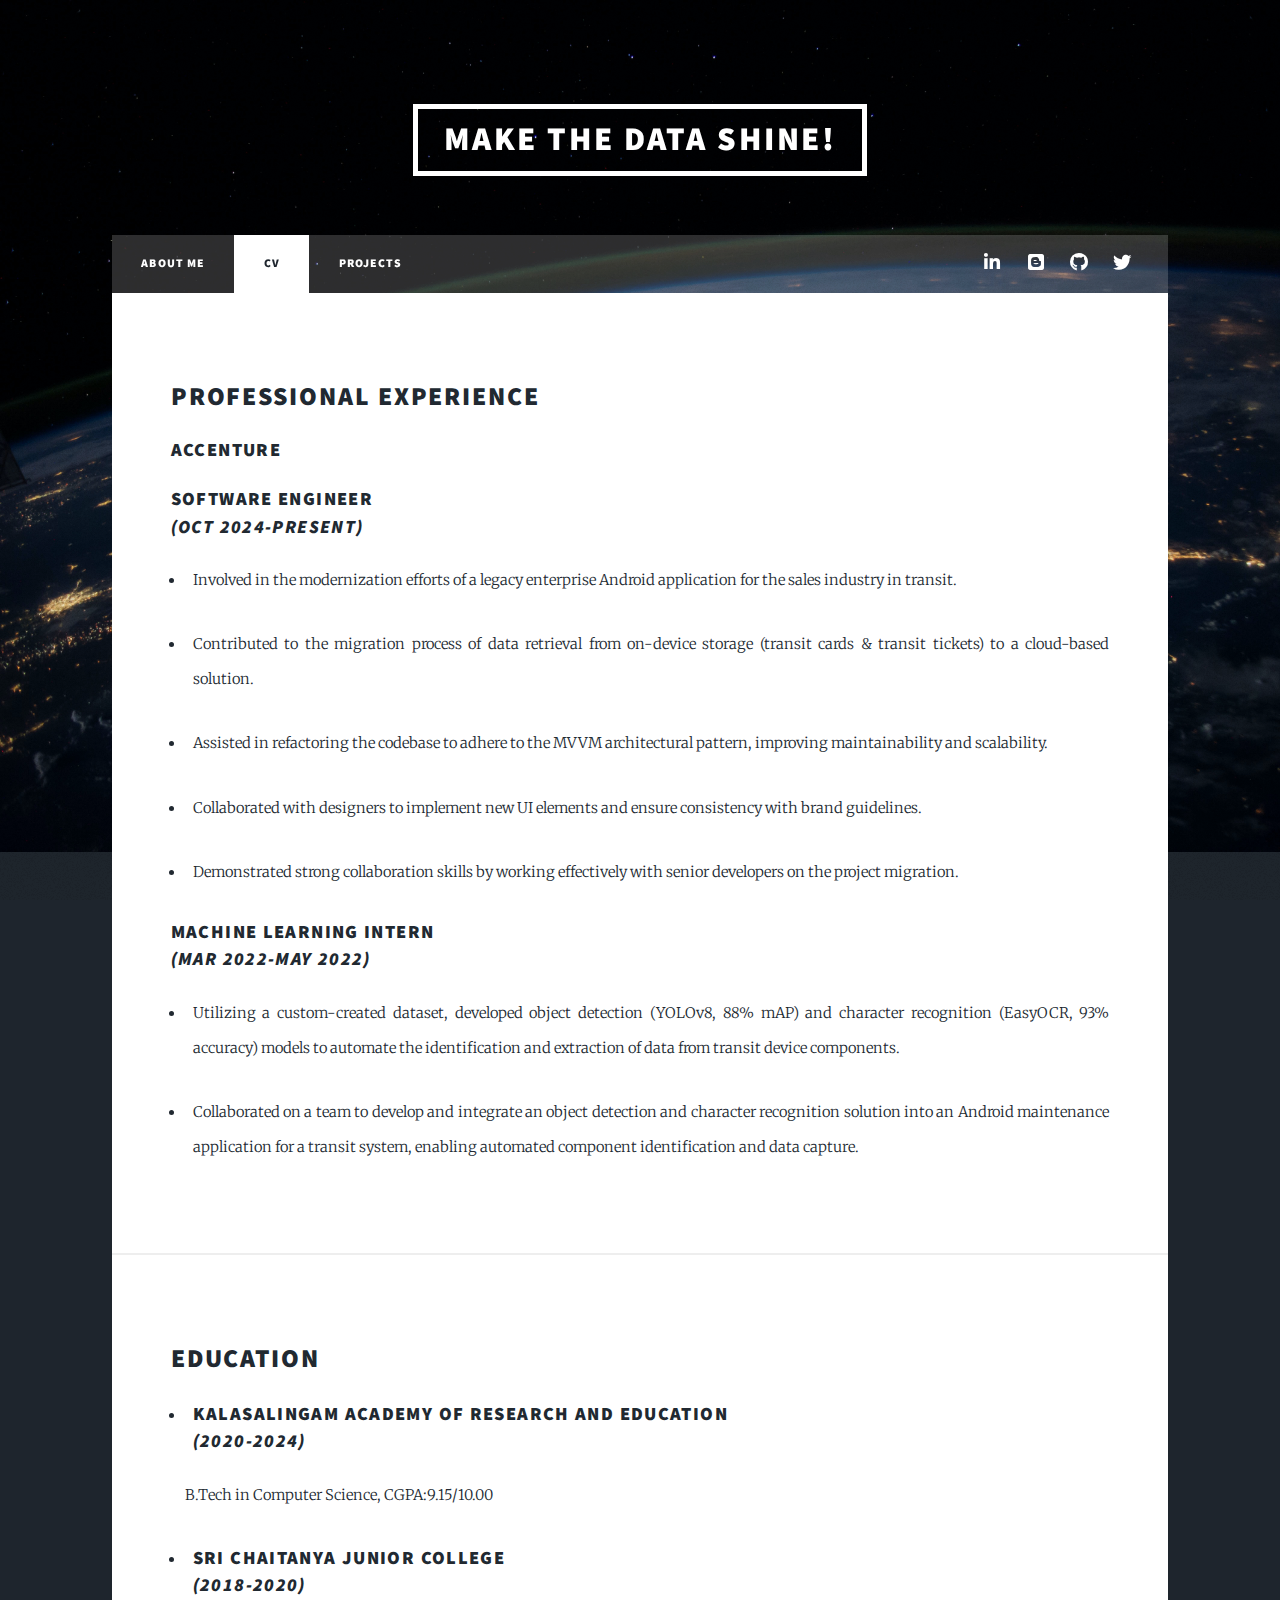
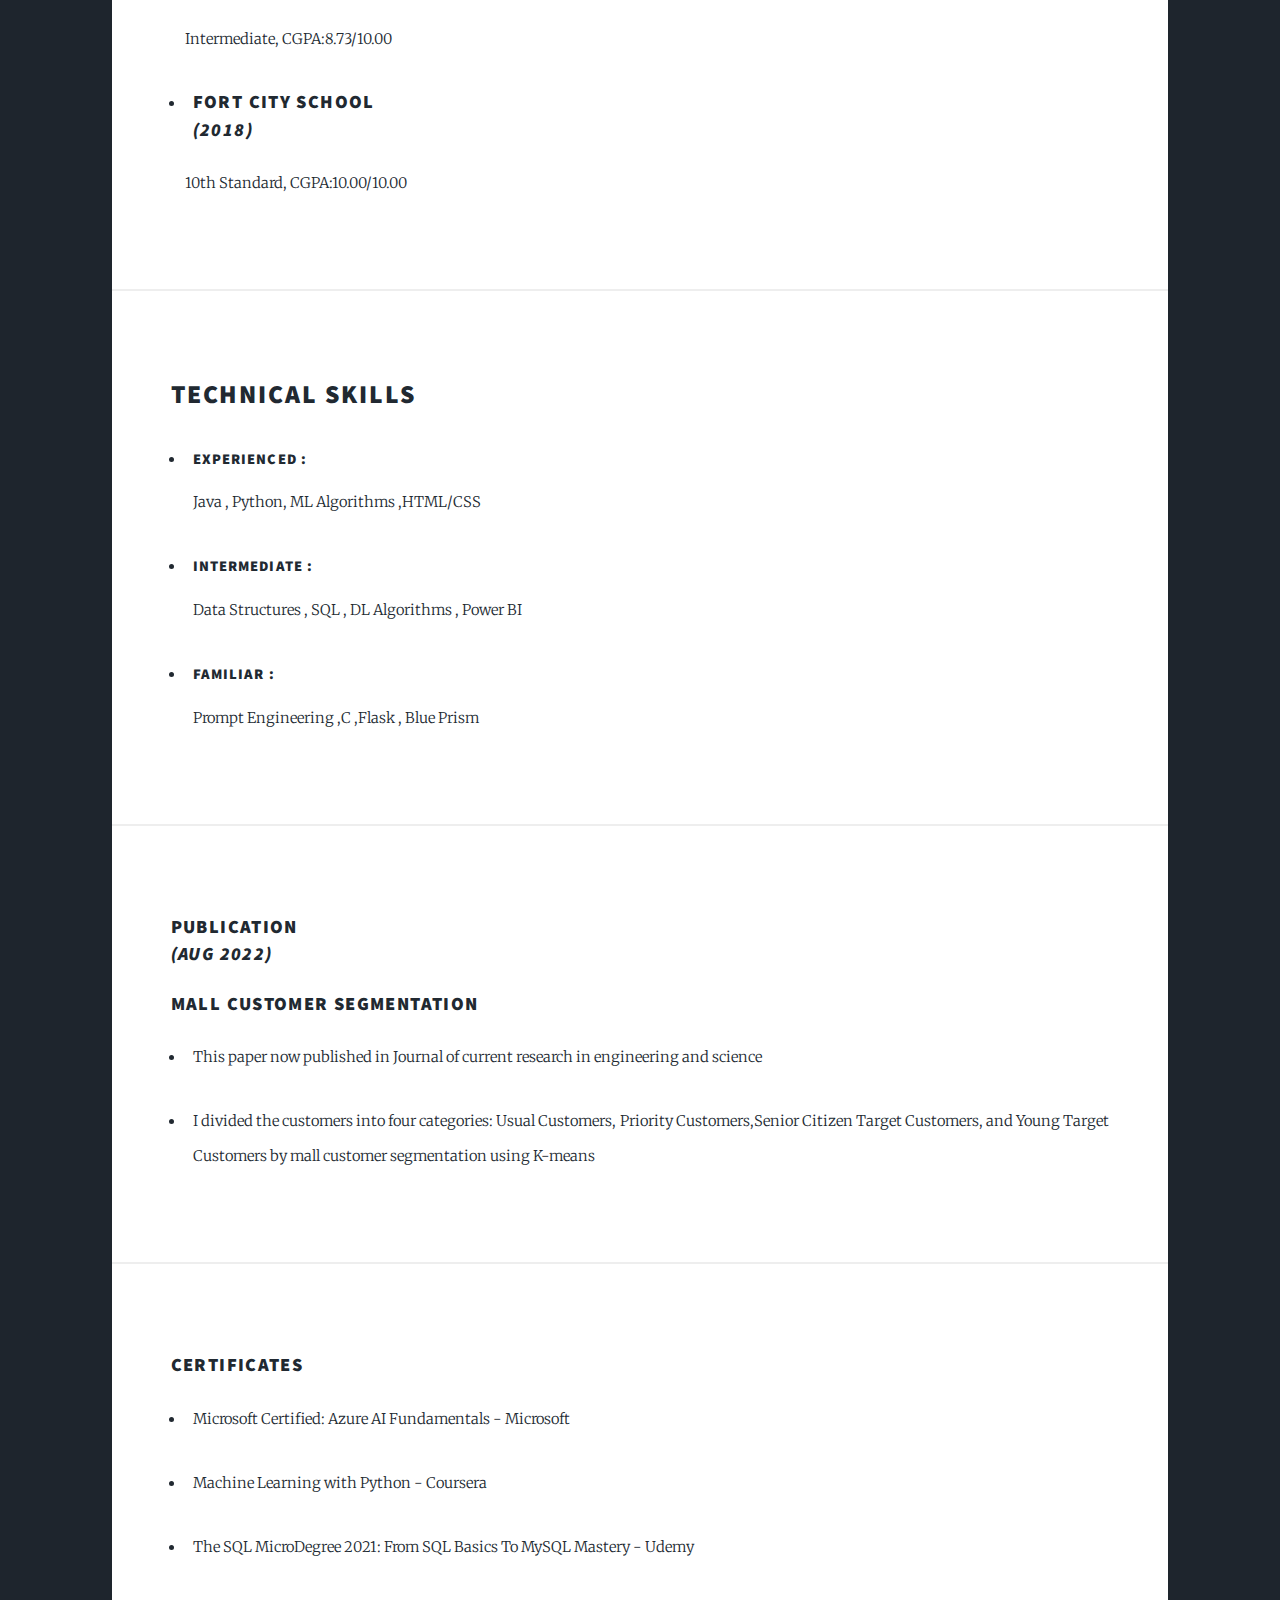
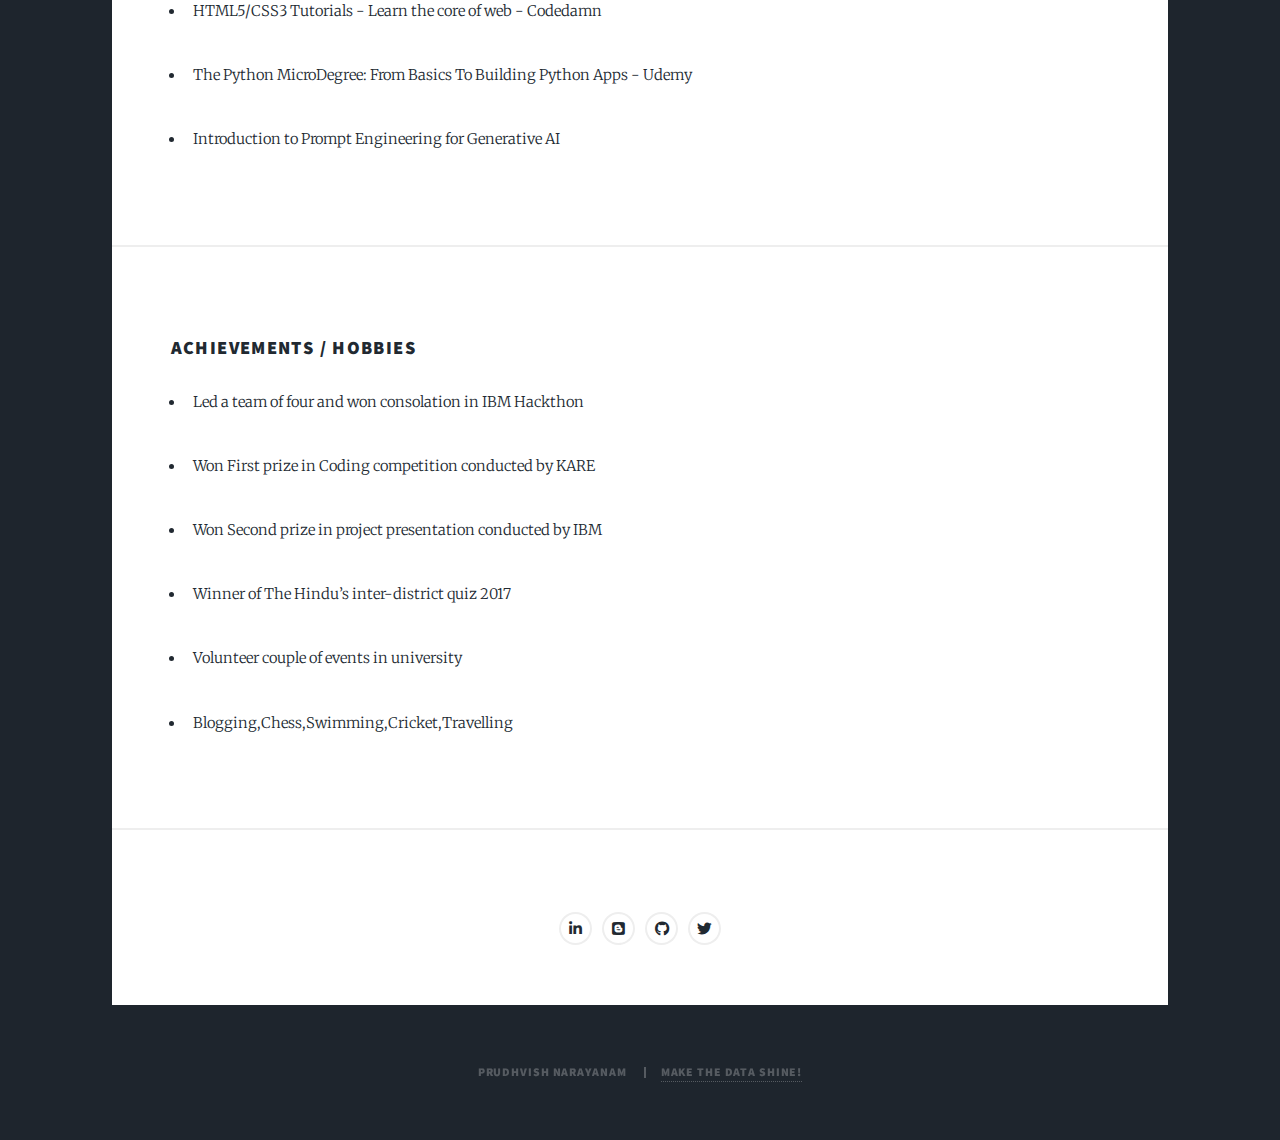
==== commit 578120e2: "Update generic.html" ====
--- a/generic.html
+++ b/generic.html
@@ -48,18 +48,35 @@
 			<section class="post">
 				<div class="row">
 					<div class="col-12 col-12-small">
-						<h2>Internship</h2>
-
+						<h2>PROFESSIONAL EXPERIENCE </h2>
+						
+                                                <h3>Accenture</h3>
+						<h3>Software Engineer  </br> <i>(Oct 2024-Present)</i></h3>
+						<ul>
+							<li>
+								<p>Involved in the modernization efforts of a legacy enterprise Android application for the sales industry in transit.</p>
+							</li>
+							<li>
+								<p>Contributed to the migration process of data retrieval from on-device storage (transit cards & transit tickets) to a cloud-based solution. </p>
+							</li>
+							<li>
+								<p>Assisted in refactoring the codebase to adhere to the MVVM architectural pattern, improving maintainability and scalability. </p>
+							</li>
+							<li>
+								<p>Collaborated with designers to implement new UI elements and ensure consistency with brand guidelines. </p>
+							</li>
+							<li>
+								<p>Demonstrated strong collaboration skills by working effectively with senior developers on the project migration.</p>
+							</li>
+						</ul>
+						
 						<h3>Machine Learning Intern </br> <i>(Mar 2022-May 2022)</i></h3>
 						<ul>
 							<li>
-								<p>Worked in a team of four people and build a NLP model of predicting the restaurant reviews are positive or negative</p>
-							</li>
-							<li>
-								<p>We Gathered, Analyzed the data through Kaggle and implemented data requirements effectively by appling KNN ml algorithm and evaluate the model using confusion matrix</p>
-							</li>
-							<li>
-								<p> Also performed text analysis through regular expressions,stop words removal and Porter Stemmer .Created the Bag of Words and split the data set into 80 –20 per for training and testing </p>
+								<p>Utilizing a custom-created dataset, developed object detection (YOLOv8, 88% mAP) and character recognition (EasyOCR, 93% accuracy) models to automate the identification and extraction of data from transit device components. </p>
+							</li>
+							<li>
+								<p>Collaborated on a team to develop and integrate an object detection and character recognition solution into an  Android maintenance application for a transit system, enabling automated component identification and data capture.</p>
 							</li>
 						</ul>
 			</section>
@@ -70,7 +87,7 @@
 					<li>
 						<h3>Kalasalingam Academy of Research and Education</br><i>(2020-2024)</i></h3>
 					</li>
-					<p>B.Tech in Computer Science, CGPA:9.12/10.00</p>
+					<p>B.Tech in Computer Science, CGPA:9.15/10.00</p>
 
 					<li>
 						<h3>Sri Chaitanya Junior College</br><i>(2018-2020)</i></h3>
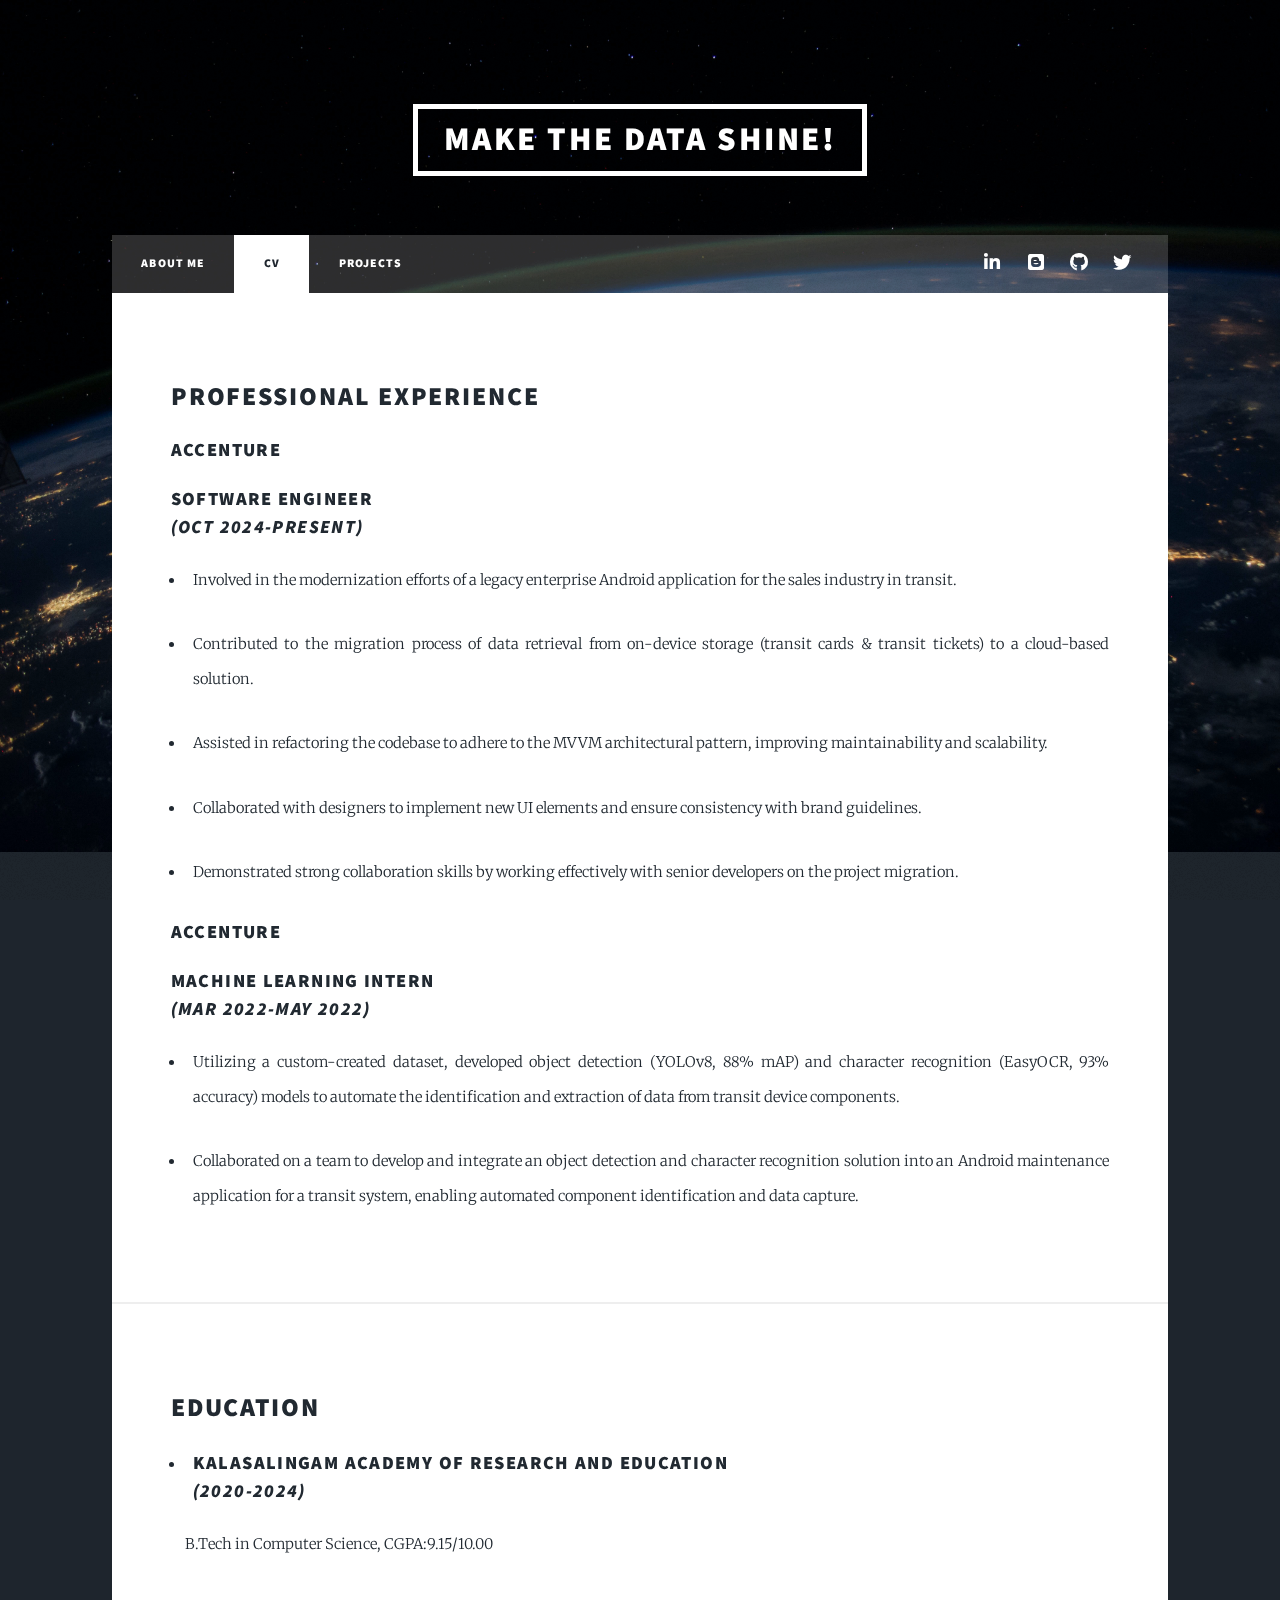
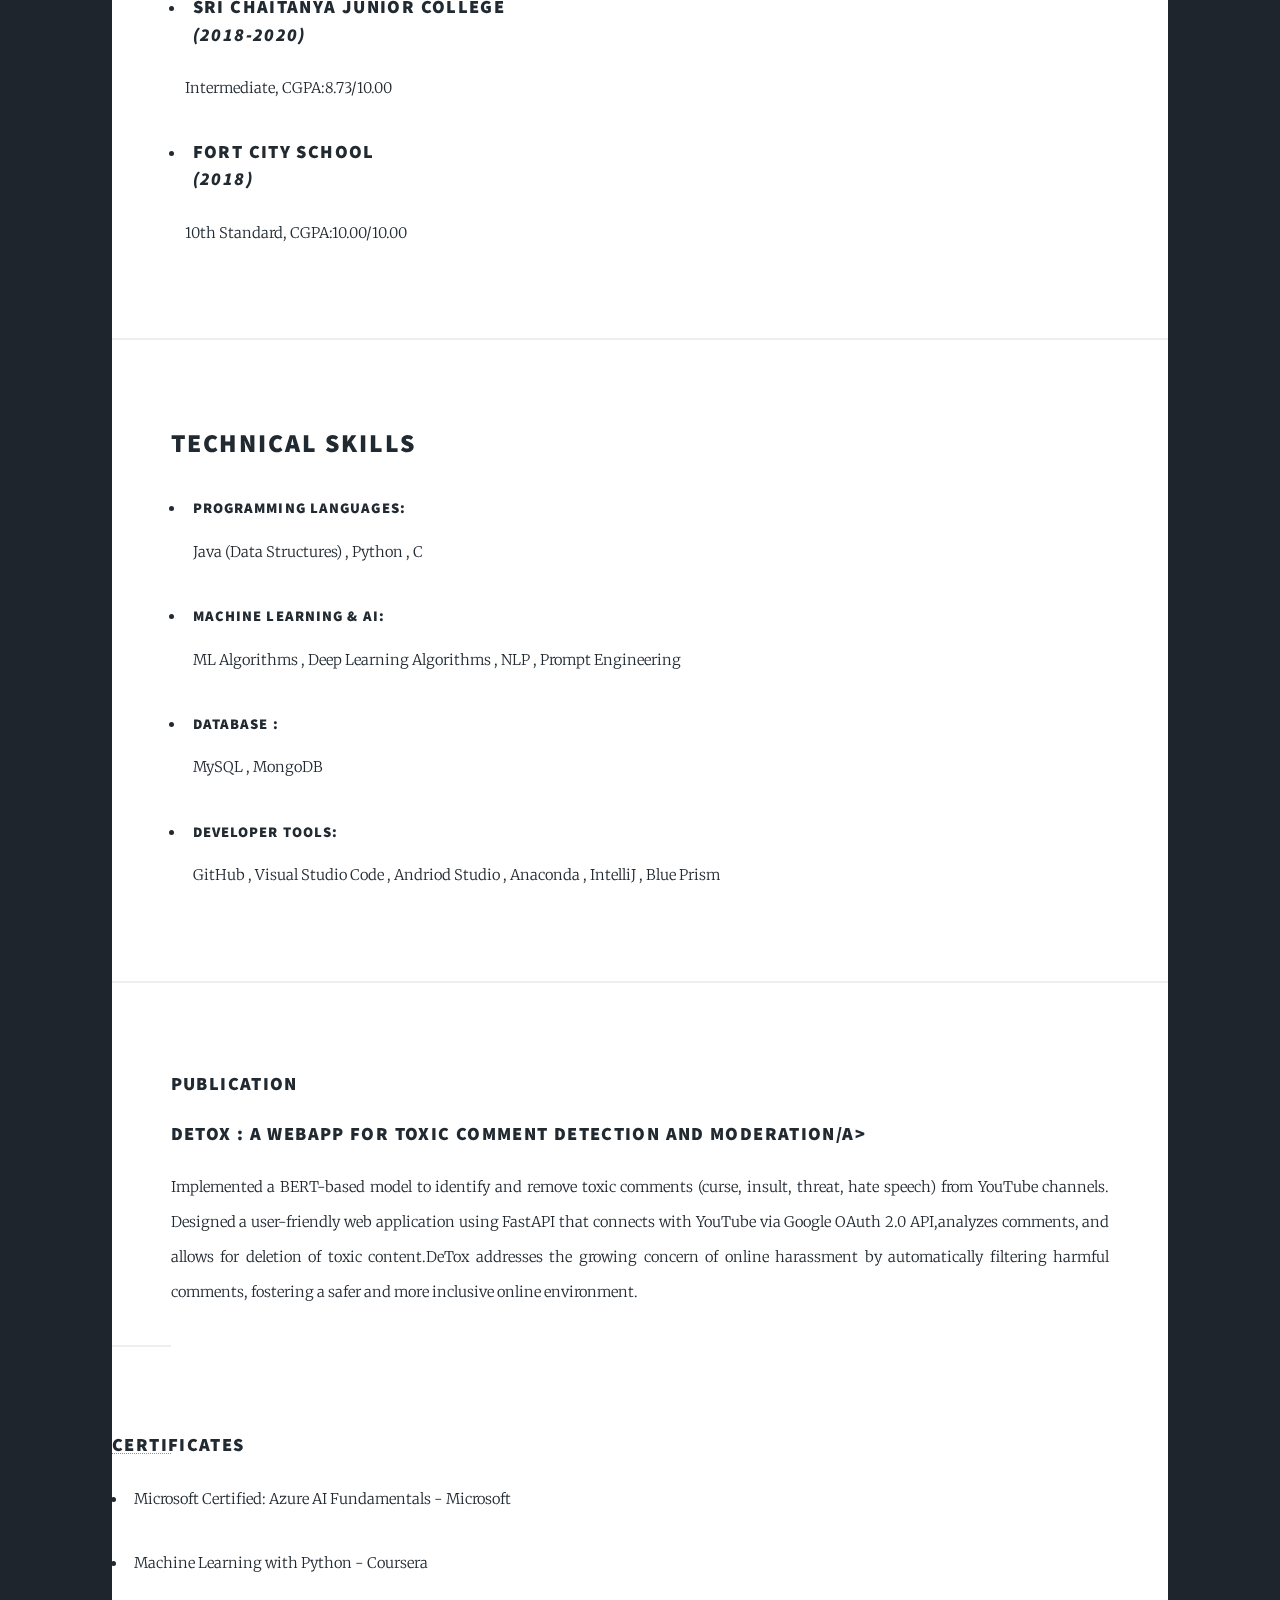
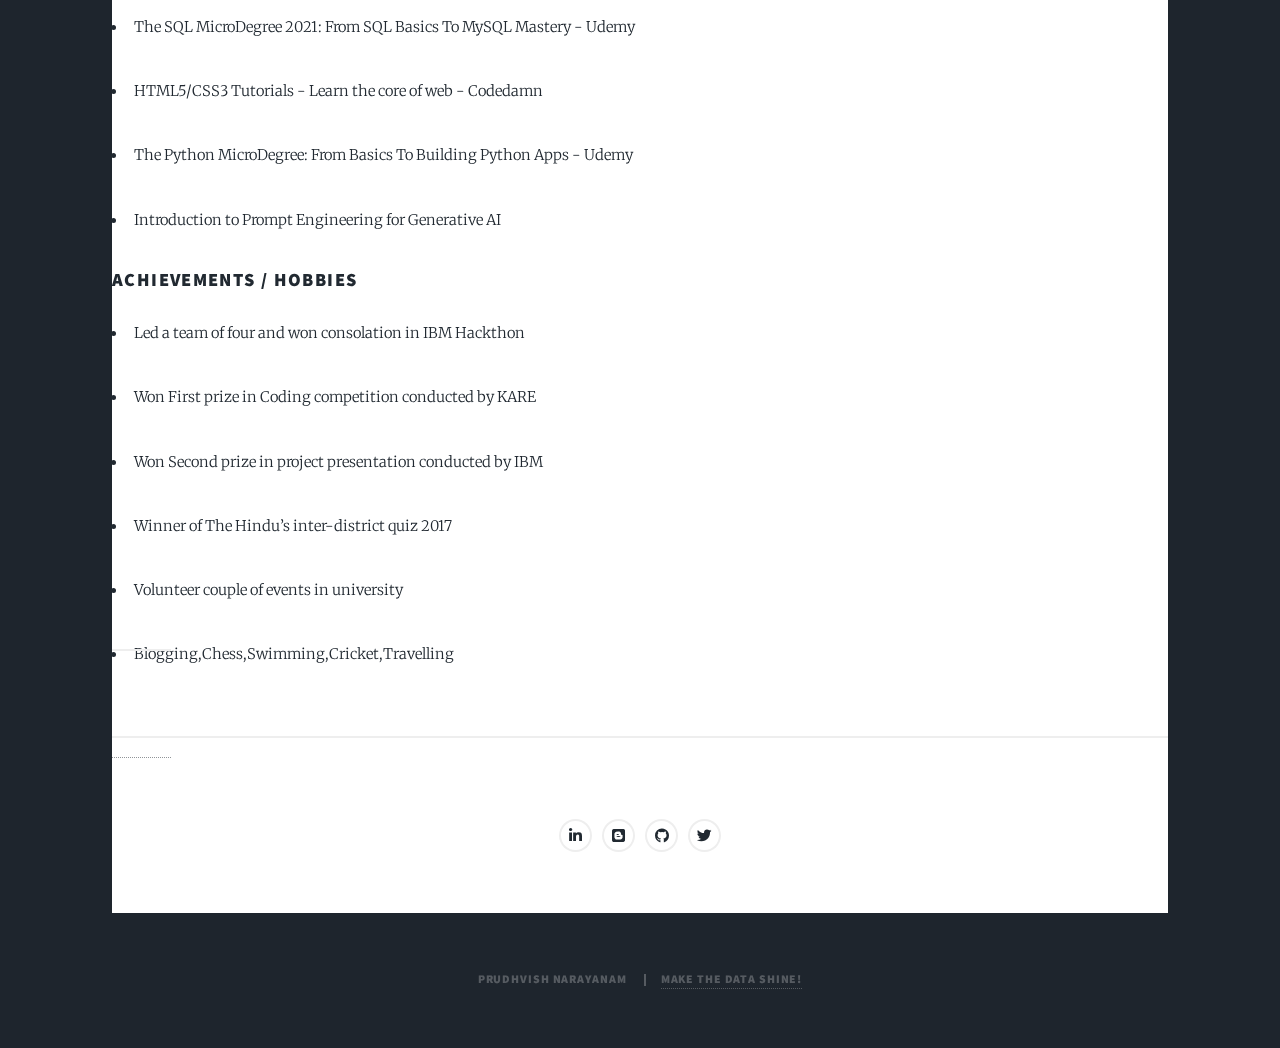
==== commit 03b327f2: "Update generic.html" ====
--- a/generic.html
+++ b/generic.html
@@ -69,7 +69,8 @@
 								<p>Demonstrated strong collaboration skills by working effectively with senior developers on the project migration.</p>
 							</li>
 						</ul>
-						
+
+						<h3>Accenture</h3>
 						<h3>Machine Learning Intern </br> <i>(Mar 2022-May 2022)</i></h3>
 						<ul>
 							<li>
@@ -108,13 +109,16 @@
 				<h2>Technical Skills</h2>
 				<ul>
 					<li>
-						<p><h4>Experienced : </h4> Java , Python, ML Algorithms ,HTML/CSS</p>
-					</li>
-					<li>
-						<p><h4>Intermediate : </h4> Data Structures , SQL , DL Algorithms , Power BI </p>
-					</li>
-					<li>
-						<p><h4>Familiar : </h4>Prompt Engineering ,C ,Flask , Blue Prism </p>
+						<p><h4>Programming Languages: </h4> Java (Data Structures) , Python , C </p>
+					</li>
+					<li>
+						<p><h4>Machine Learning & AI: </h4> ML Algorithms , Deep Learning Algorithms , NLP , Prompt Engineering  </p>
+					</li>
+					<li>
+						<p><h4>Database : </h4>MySQL , MongoDB </p>
+					</li>
+					<li>
+						<p><h4>Developer Tools: </h4> GitHub , Visual Studio Code , Andriod Studio , Anaconda , IntelliJ , Blue Prism</p>
 					</li>
 
 
@@ -123,16 +127,9 @@
 
 		</section>
 		<section class="post">
-			<h3>Publication</br> <i>(Aug 2022)</i></h3>
-			<h3><a href="https://www.psvpec.in/jcres/2022_2/94.pdf">Mall Customer Segmentation</a></h3>
-			<ul>
-				<li>
-					<p>This paper now published in Journal of current research in engineering and science</p>
-				</li>
-				<li>
-					<p> I divided the customers into four categories: Usual Customers, Priority Customers,Senior Citizen Target Customers, and Young Target Customers by mall customer segmentation using K-means </p>
-				</li>
-			</ul>
+			<h3>Publication</h3>
+			<h3><a href="https://ieeexplore.ieee.org/document/10545229">DeTox : A WebApp for Toxic Comment Detection and Moderation/a></h3>
+			<p>Implemented a BERT-based model to identify and remove toxic comments (curse, insult, threat, hate speech) from YouTube channels. Designed a user-friendly web application using FastAPI that connects with YouTube via Google OAuth 2.0 API,analyzes comments, and allows for deletion of toxic content.DeTox addresses the growing concern of online harassment by automatically filtering harmful comments, fostering a safer and more inclusive online environment. </p>
 		</section>
 
 
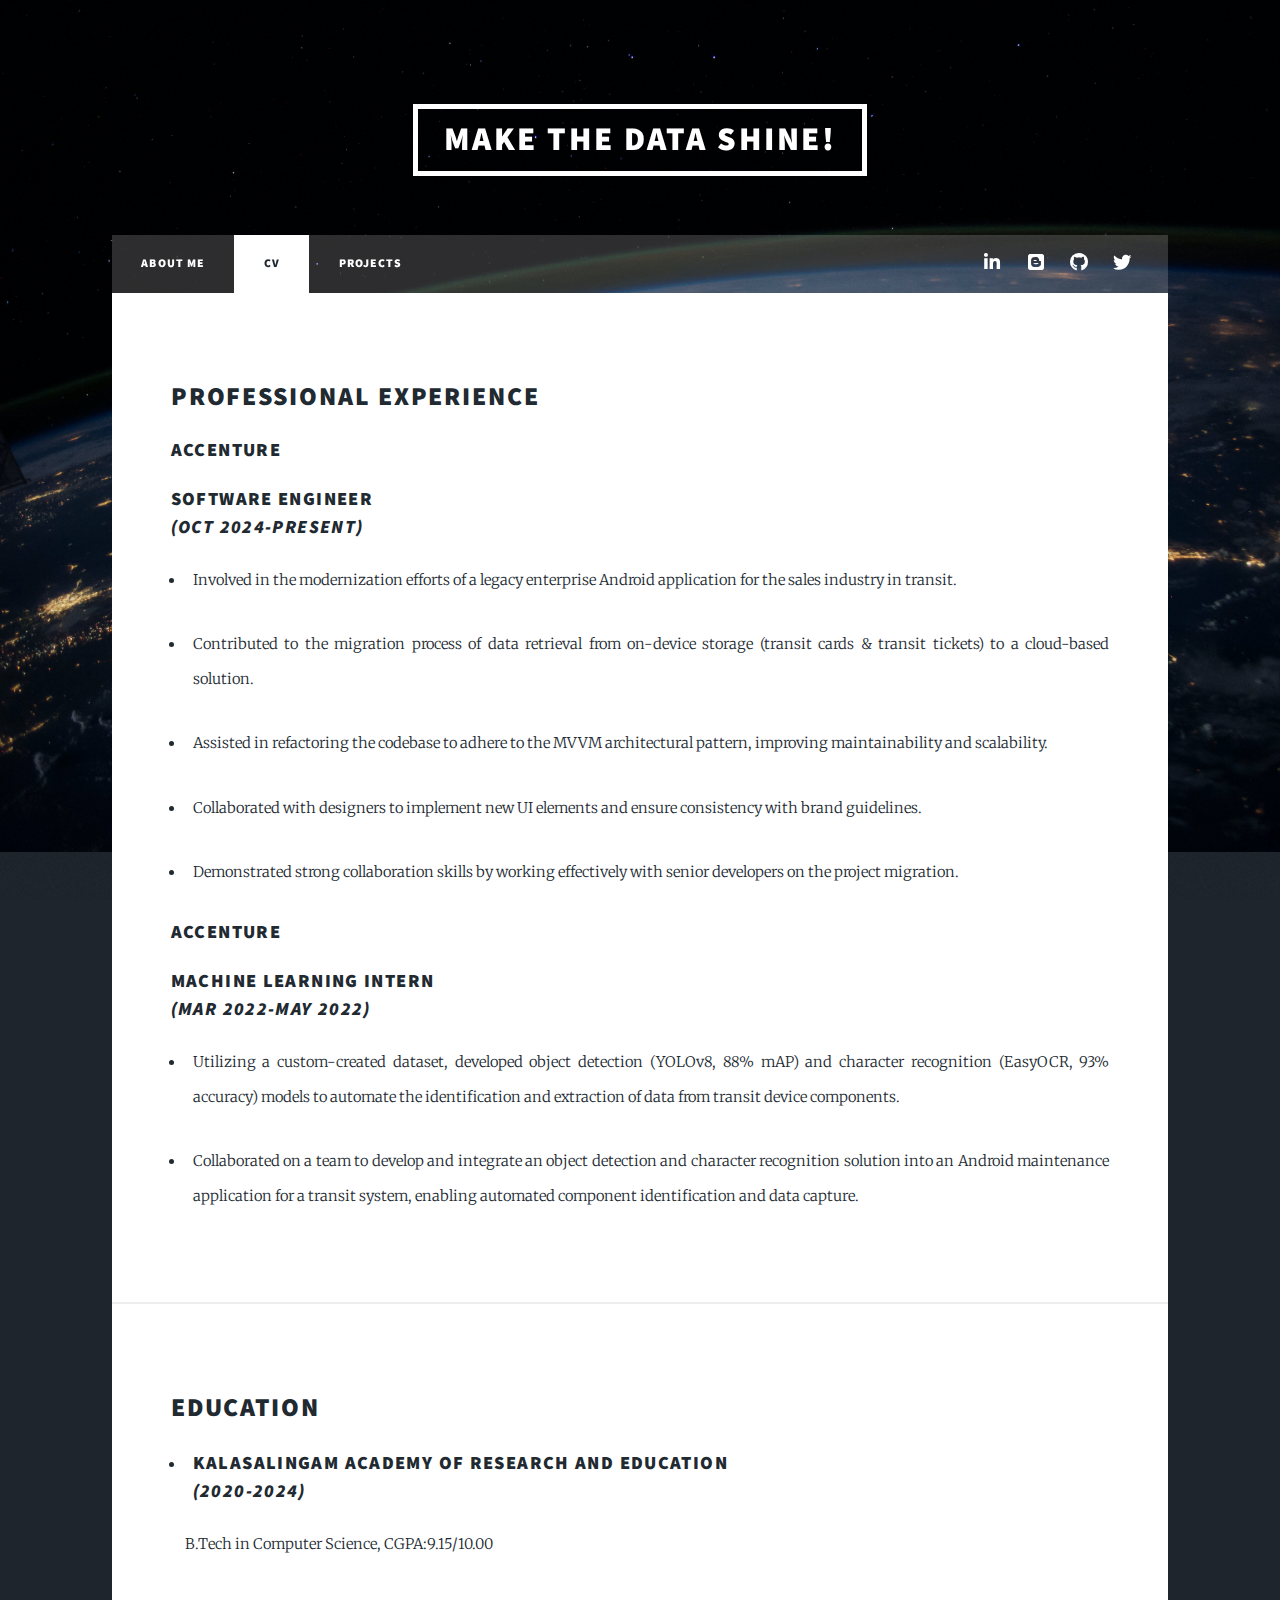
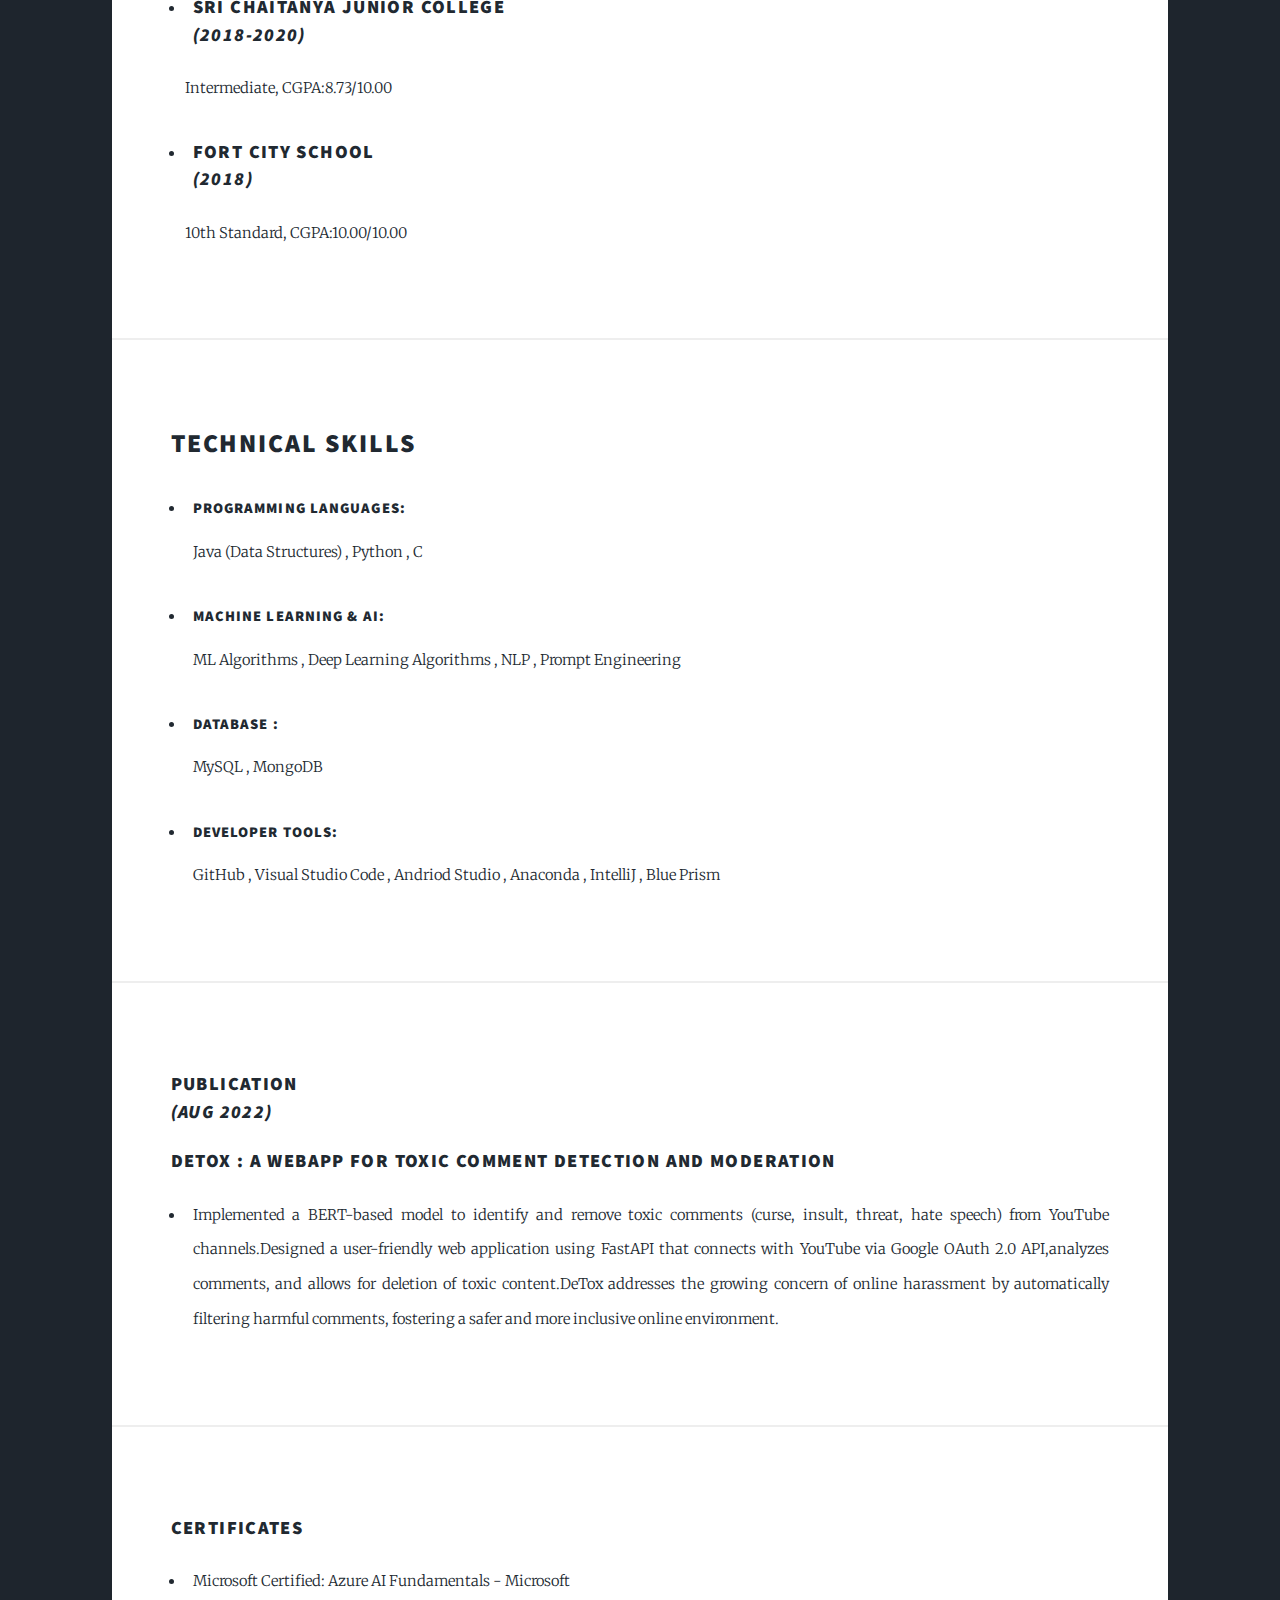
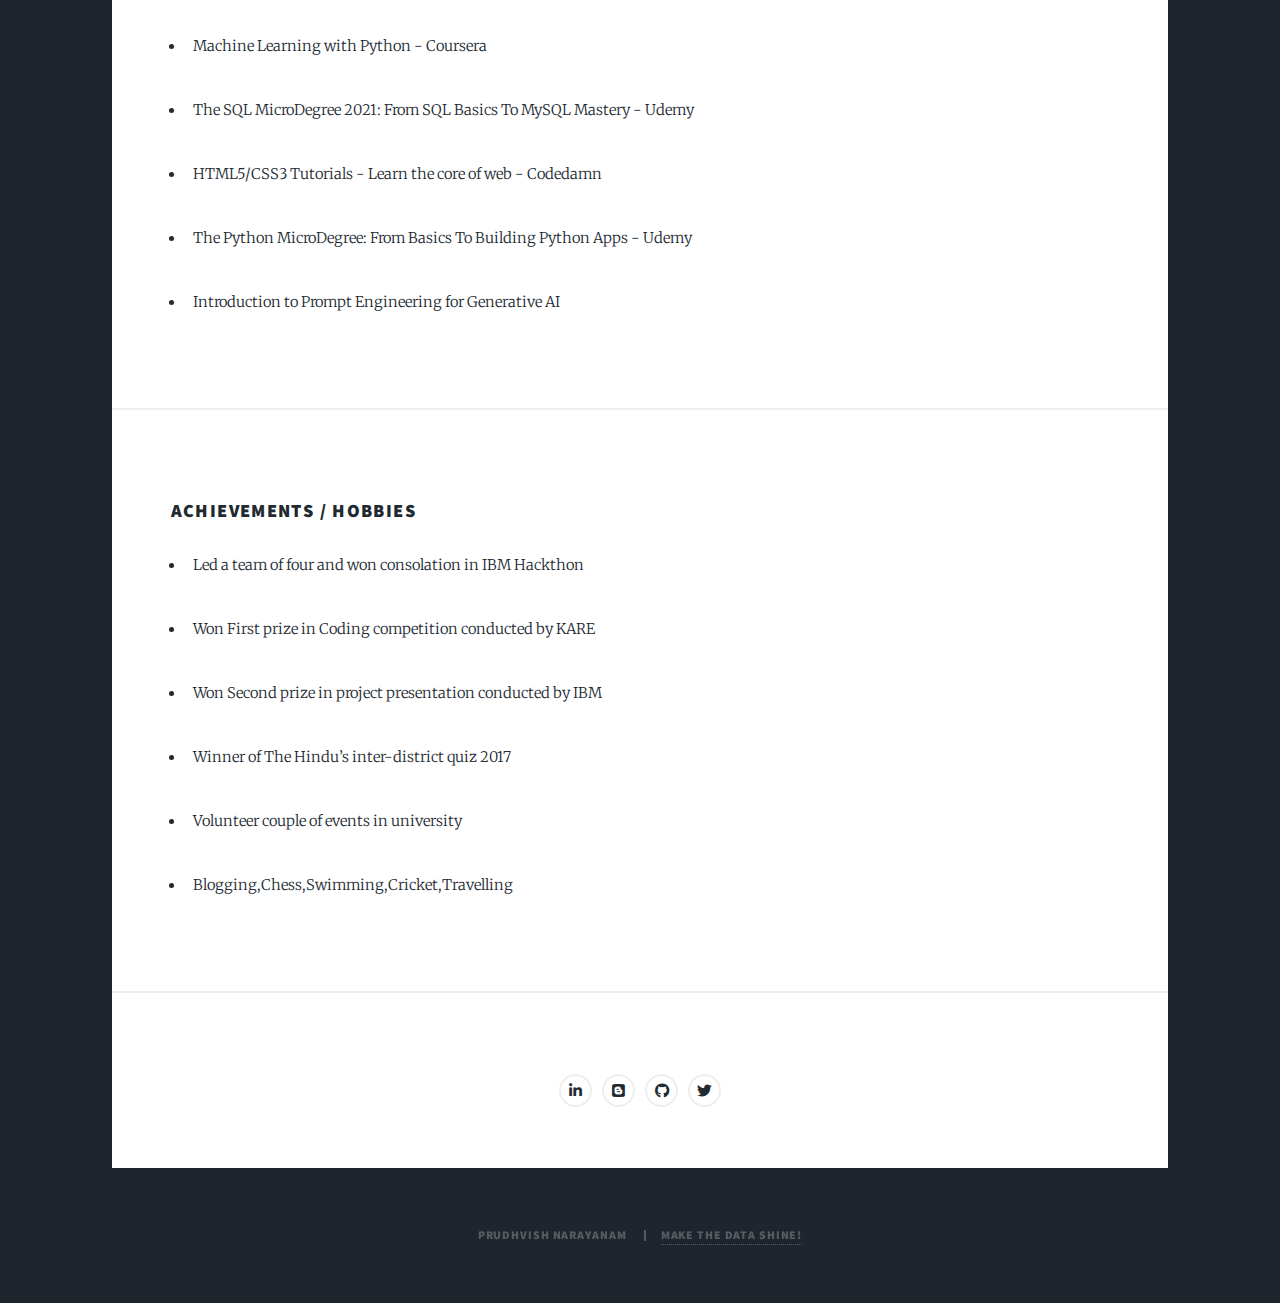
==== commit 0e464273: "Update generic.html" ====
--- a/generic.html
+++ b/generic.html
@@ -127,9 +127,13 @@
 
 		</section>
 		<section class="post">
-			<h3>Publication</h3>
-			<h3><a href="https://ieeexplore.ieee.org/document/10545229">DeTox : A WebApp for Toxic Comment Detection and Moderation/a></h3>
-			<p>Implemented a BERT-based model to identify and remove toxic comments (curse, insult, threat, hate speech) from YouTube channels. Designed a user-friendly web application using FastAPI that connects with YouTube via Google OAuth 2.0 API,analyzes comments, and allows for deletion of toxic content.DeTox addresses the growing concern of online harassment by automatically filtering harmful comments, fostering a safer and more inclusive online environment. </p>
+			<h3>Publication</br> <i>(Aug 2022)</i></h3>
+			<h3><a href="https://ieeexplore.ieee.org/document/10545229">DeTox : A WebApp for Toxic Comment Detection and Moderation </a></h3>
+			<ul>
+				<li>
+					<p>Implemented a BERT-based model to identify and remove toxic comments (curse, insult, threat, hate speech) from YouTube channels.Designed a user-friendly web application using FastAPI that connects with YouTube via Google OAuth 2.0 API,analyzes comments, and allows for deletion of toxic content.DeTox addresses the growing concern of online harassment by automatically filtering harmful comments, fostering a safer and more inclusive online environment. </p>
+				</li>
+			</ul>
 		</section>
 
 
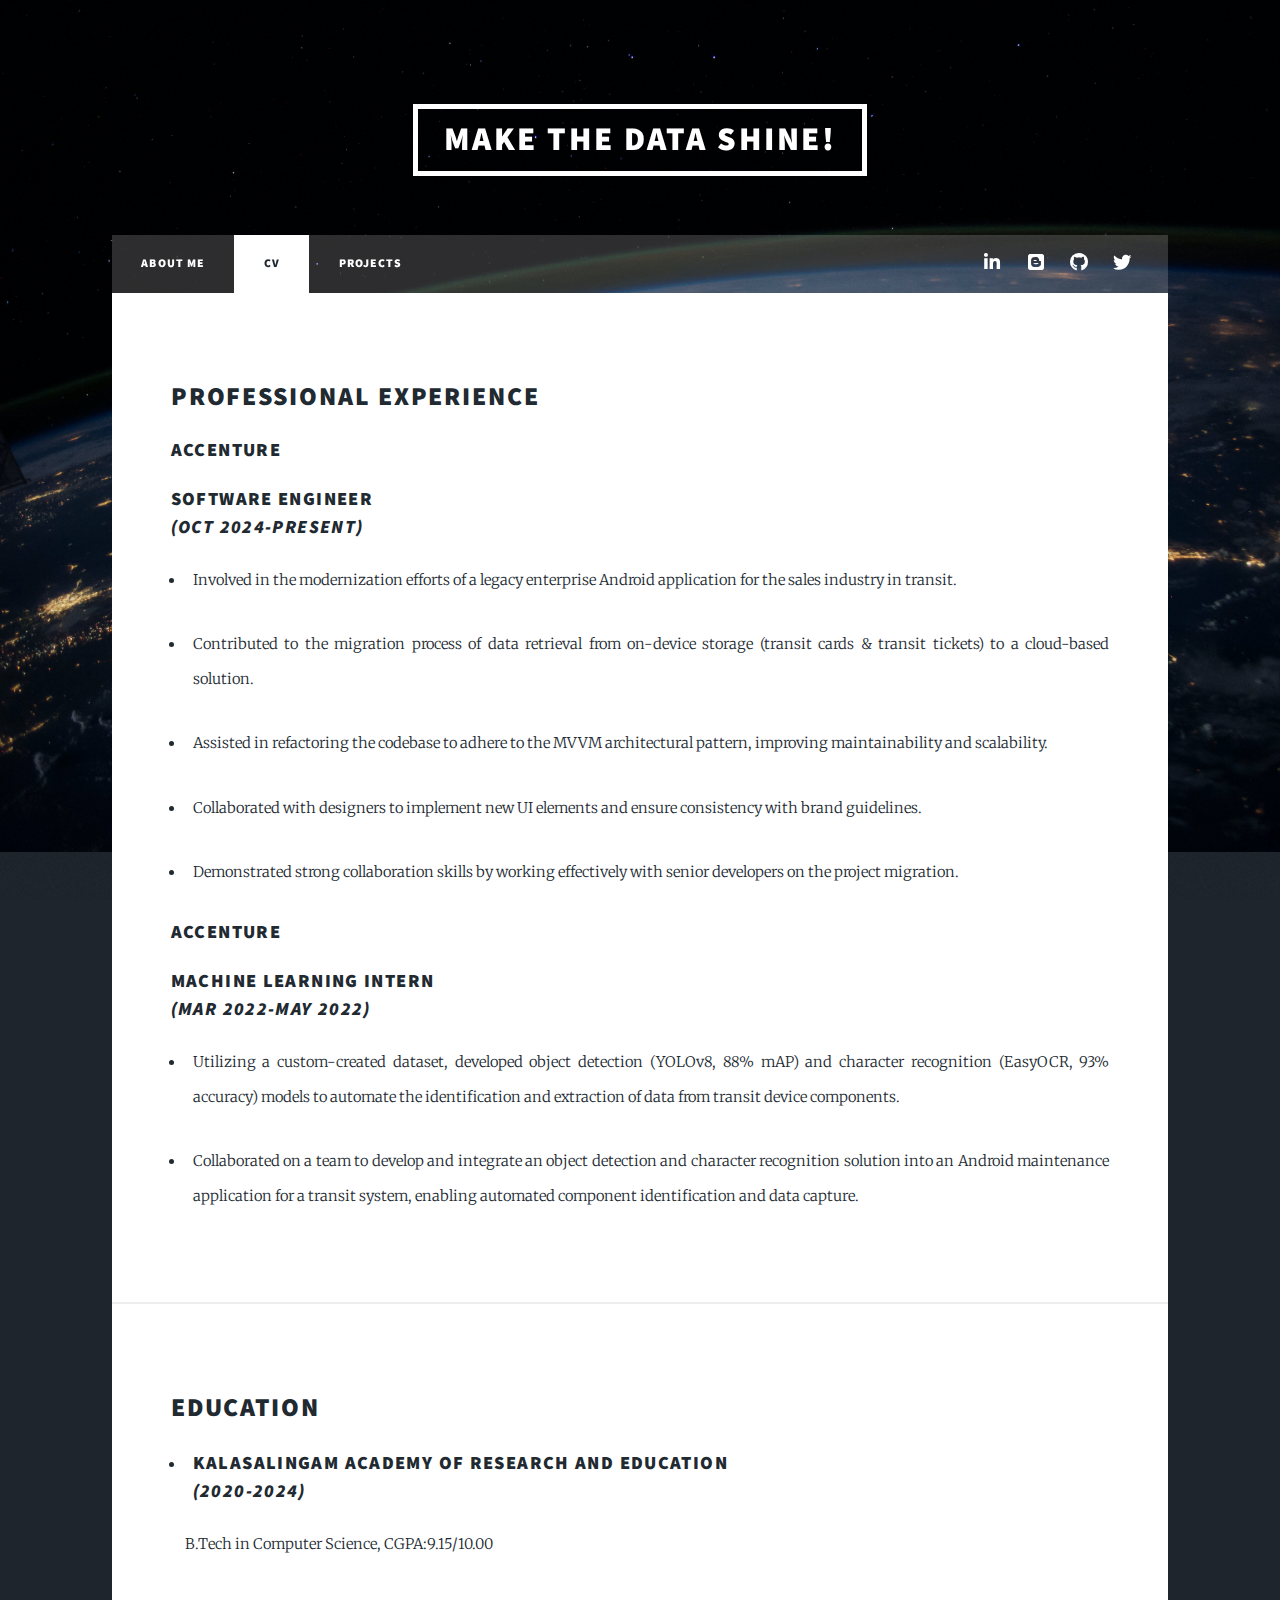
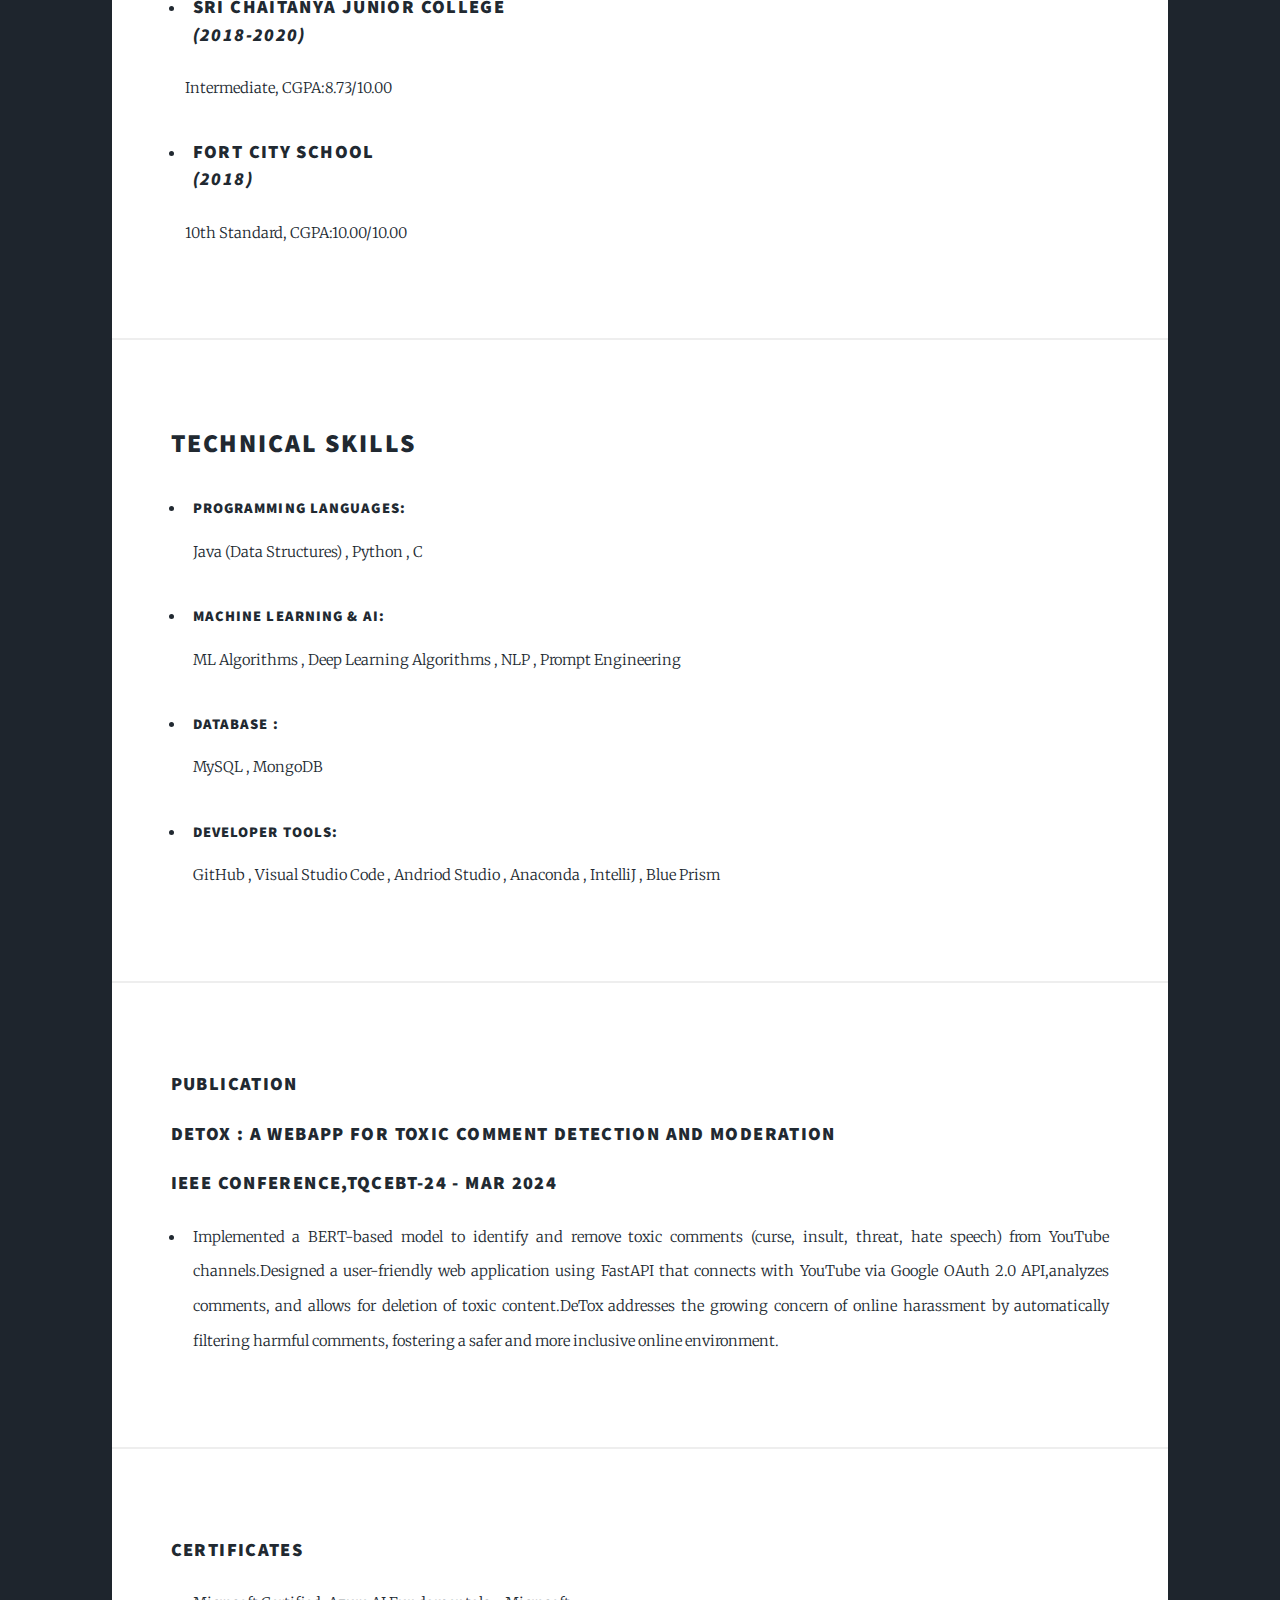
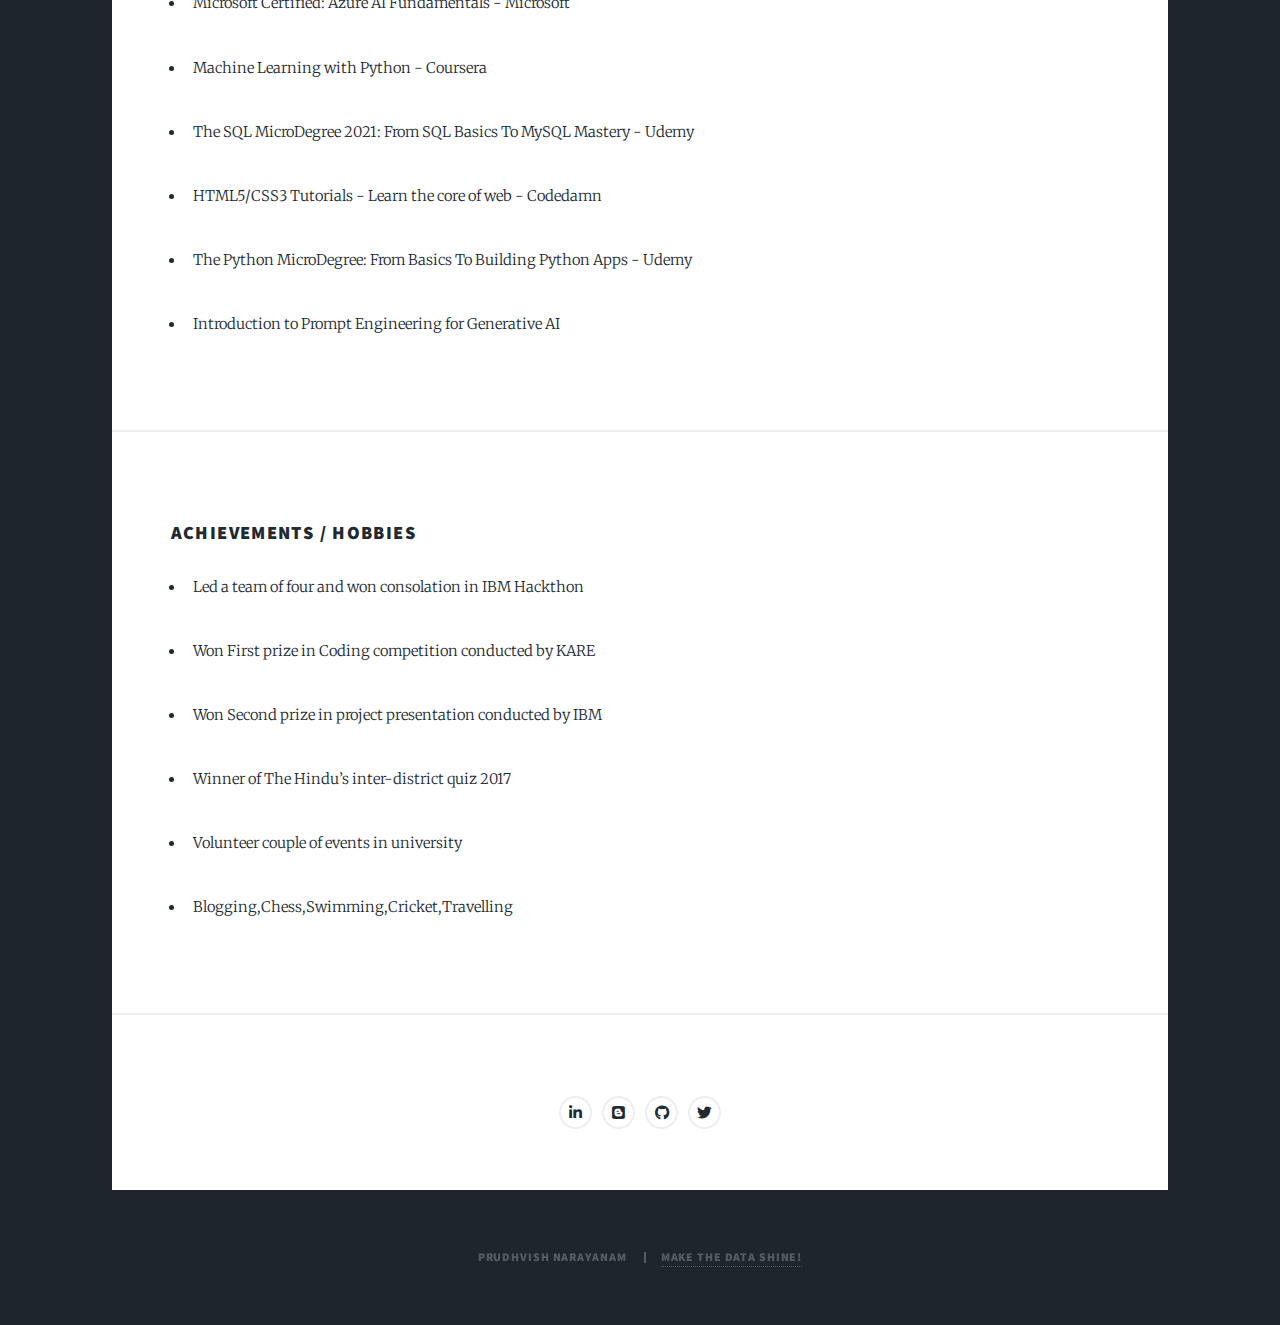
==== commit 46c39b7c: "Update generic.html" ====
--- a/generic.html
+++ b/generic.html
@@ -127,8 +127,9 @@
 
 		</section>
 		<section class="post">
-			<h3>Publication</br> <i>(Aug 2022)</i></h3>
+			<h3>Publication</h3>
 			<h3><a href="https://ieeexplore.ieee.org/document/10545229">DeTox : A WebApp for Toxic Comment Detection and Moderation </a></h3>
+			<h3>IEEE Conference,TQCEBT-24 - Mar 2024</h3>
 			<ul>
 				<li>
 					<p>Implemented a BERT-based model to identify and remove toxic comments (curse, insult, threat, hate speech) from YouTube channels.Designed a user-friendly web application using FastAPI that connects with YouTube via Google OAuth 2.0 API,analyzes comments, and allows for deletion of toxic content.DeTox addresses the growing concern of online harassment by automatically filtering harmful comments, fostering a safer and more inclusive online environment. </p>
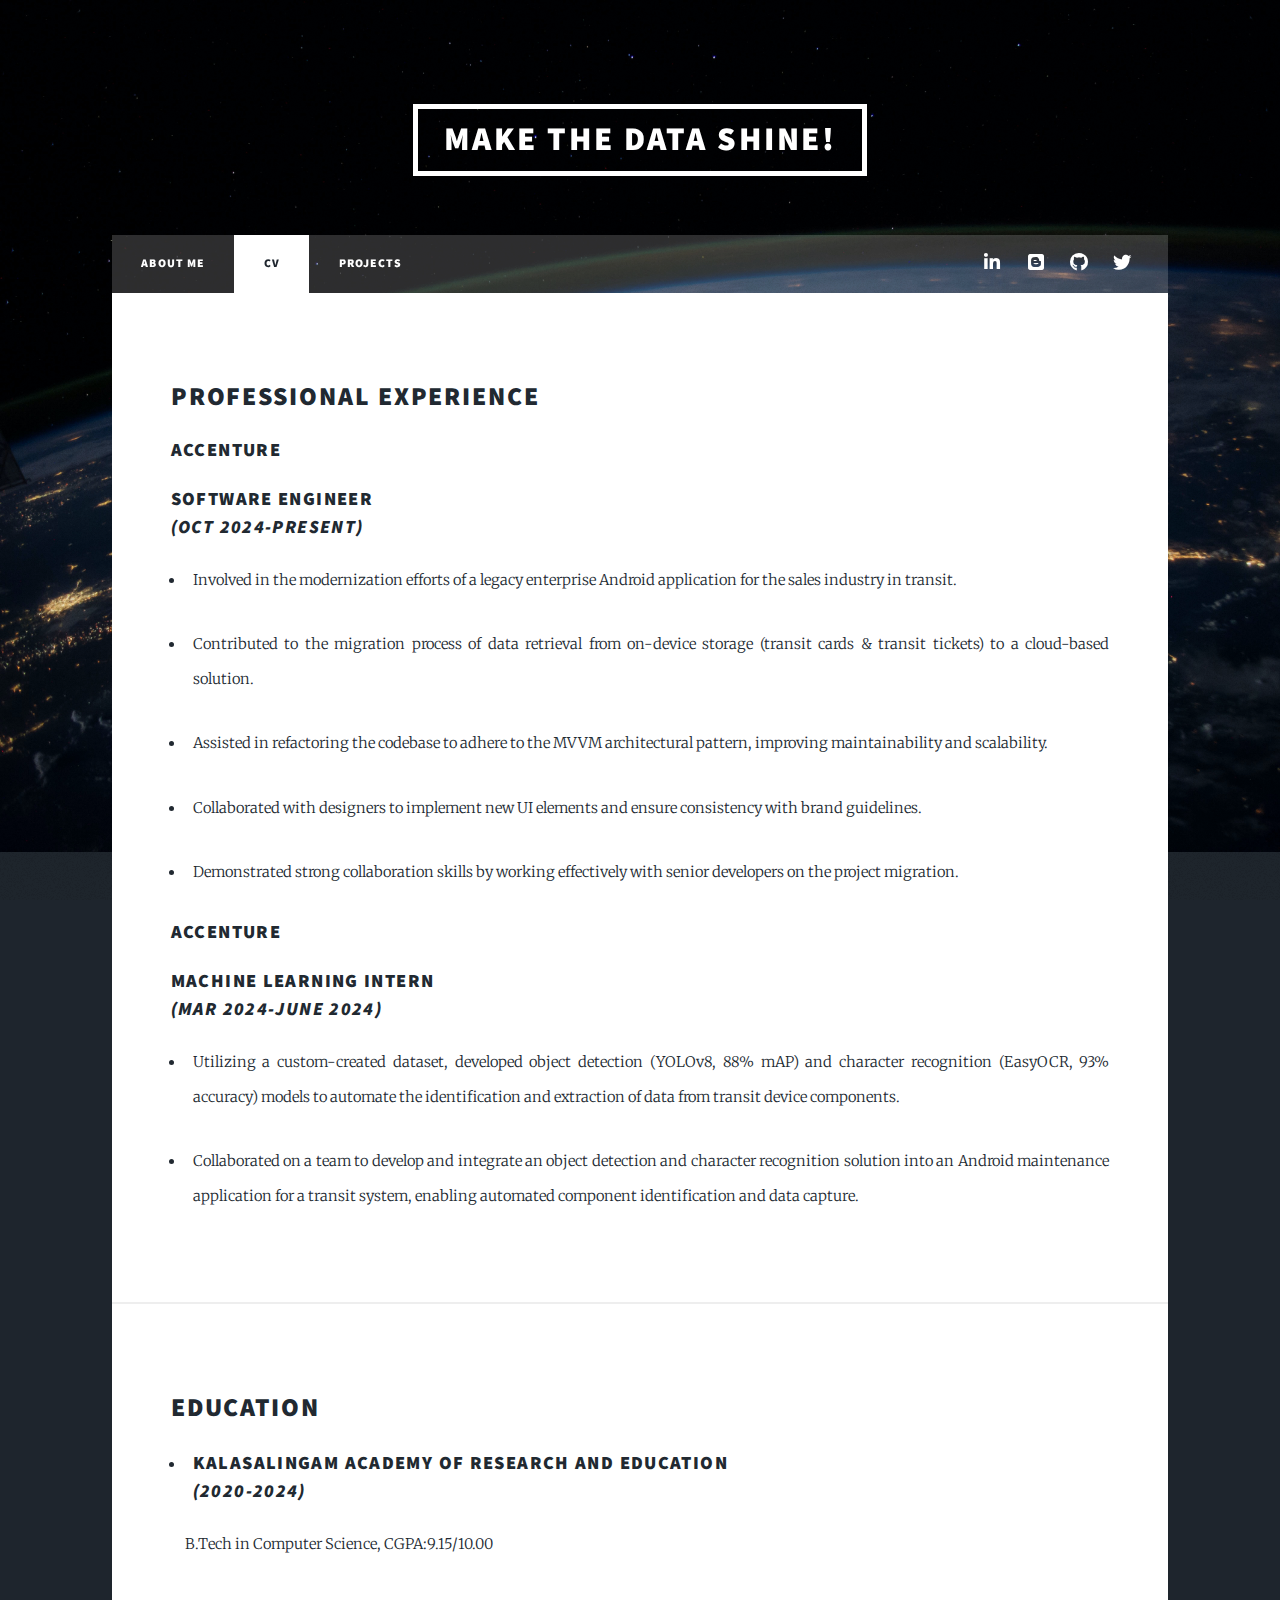
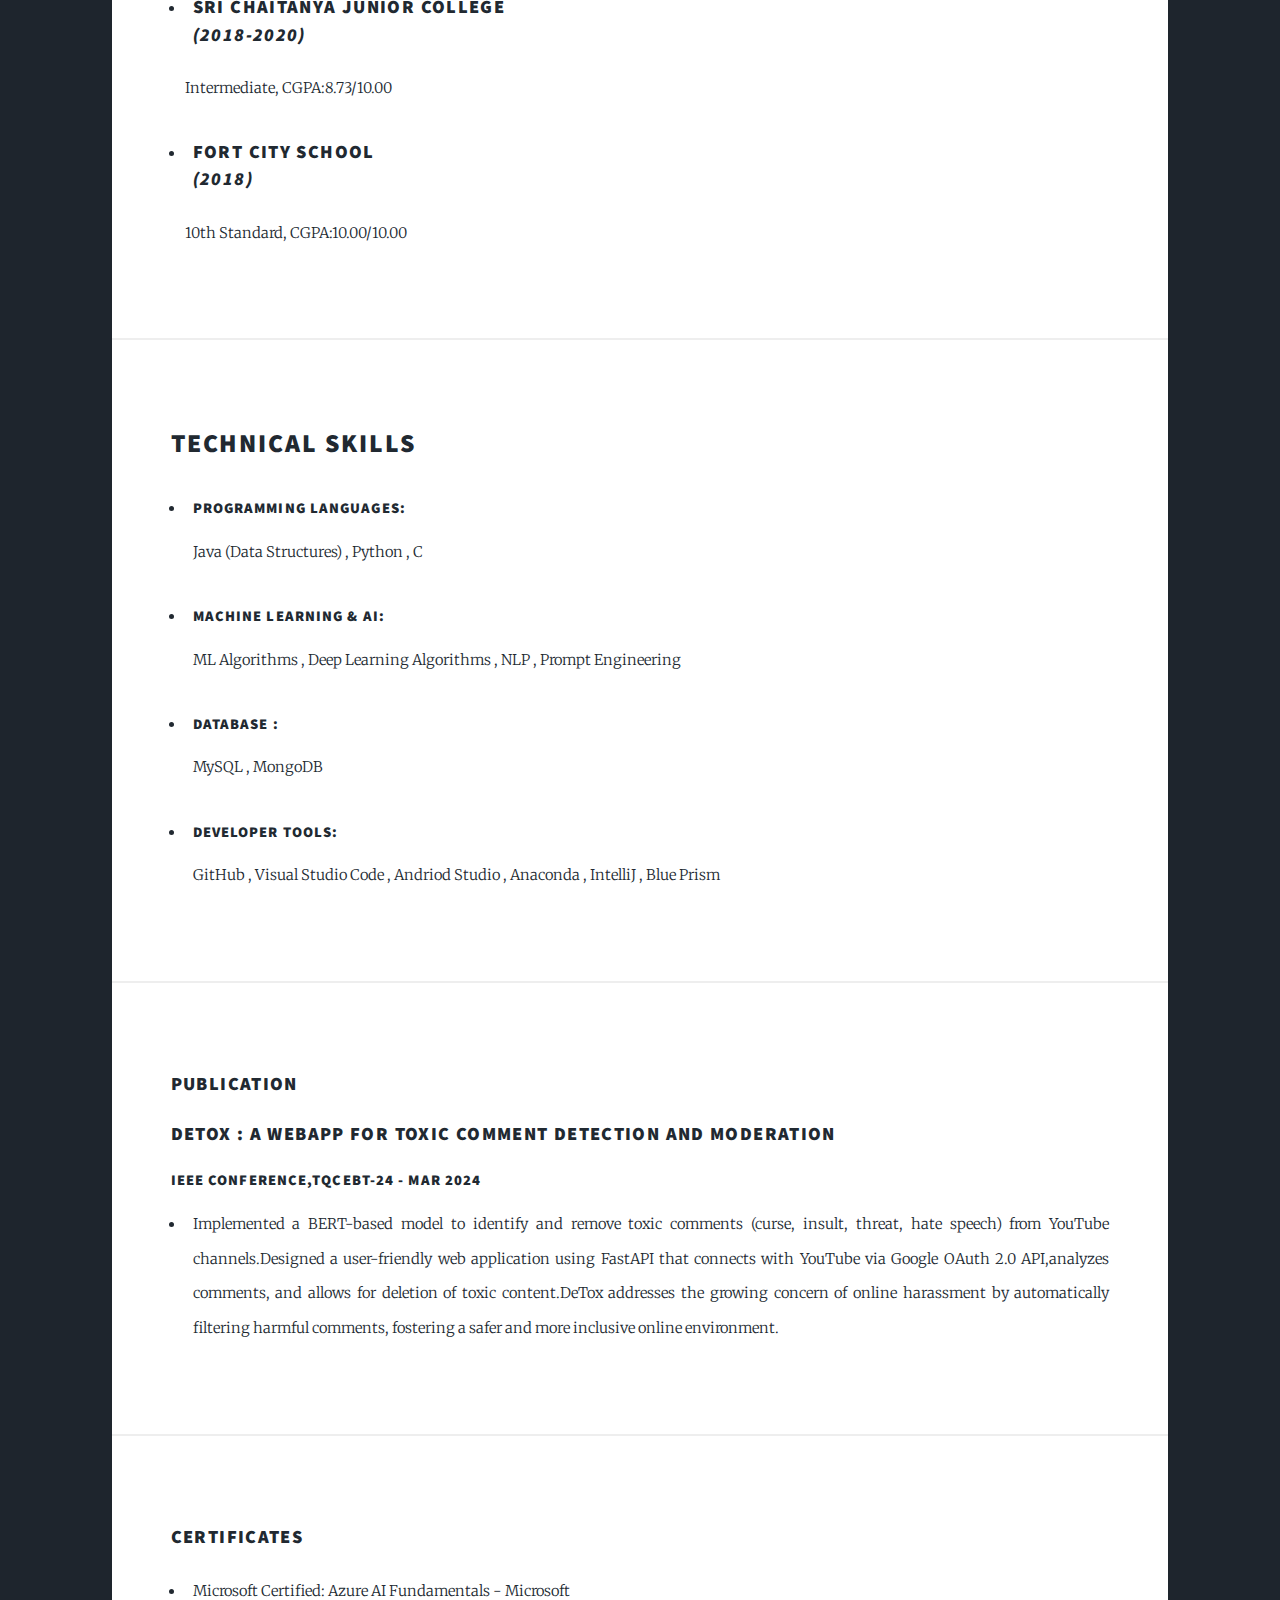
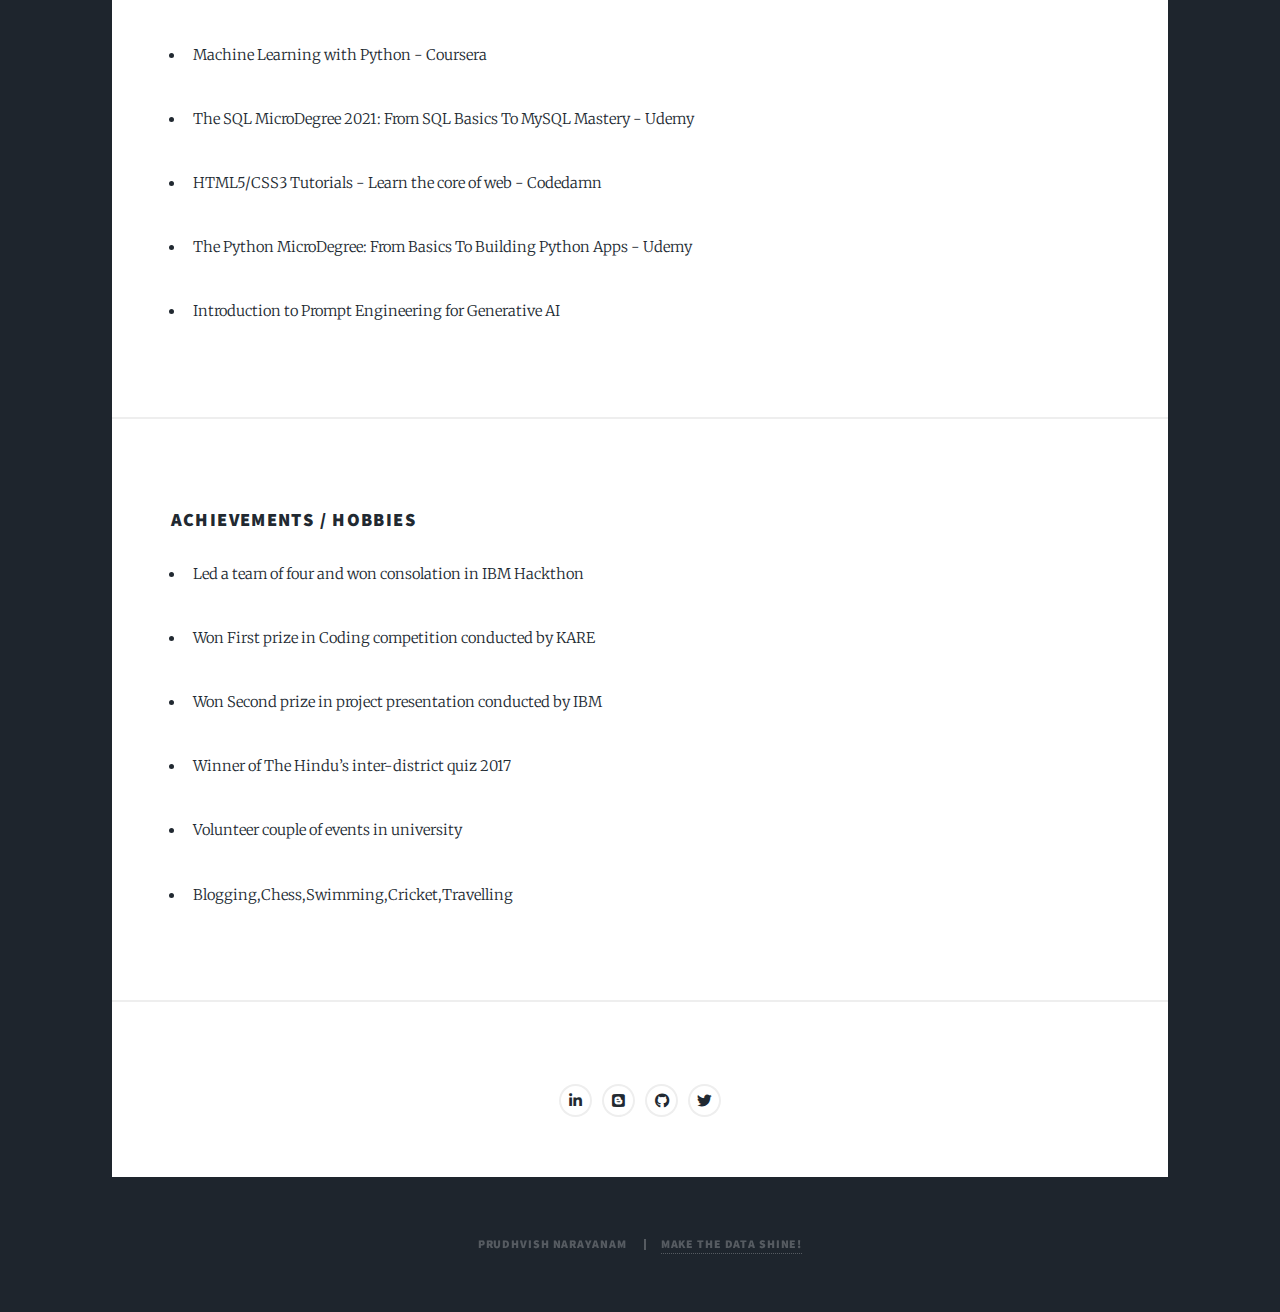
==== commit 11419349: "Update generic.html" ====
--- a/generic.html
+++ b/generic.html
@@ -71,7 +71,7 @@
 						</ul>
 
 						<h3>Accenture</h3>
-						<h3>Machine Learning Intern </br> <i>(Mar 2022-May 2022)</i></h3>
+						<h3>Machine Learning Intern </br> <i>(Mar 2024-June 2024)</i></h3>
 						<ul>
 							<li>
 								<p>Utilizing a custom-created dataset, developed object detection (YOLOv8, 88% mAP) and character recognition (EasyOCR, 93% accuracy) models to automate the identification and extraction of data from transit device components. </p>
@@ -129,7 +129,7 @@
 		<section class="post">
 			<h3>Publication</h3>
 			<h3><a href="https://ieeexplore.ieee.org/document/10545229">DeTox : A WebApp for Toxic Comment Detection and Moderation </a></h3>
-			<h3>IEEE Conference,TQCEBT-24 - Mar 2024</h3>
+			<h4>IEEE Conference,TQCEBT-24 - Mar 2024</h4>
 			<ul>
 				<li>
 					<p>Implemented a BERT-based model to identify and remove toxic comments (curse, insult, threat, hate speech) from YouTube channels.Designed a user-friendly web application using FastAPI that connects with YouTube via Google OAuth 2.0 API,analyzes comments, and allows for deletion of toxic content.DeTox addresses the growing concern of online harassment by automatically filtering harmful comments, fostering a safer and more inclusive online environment. </p>
